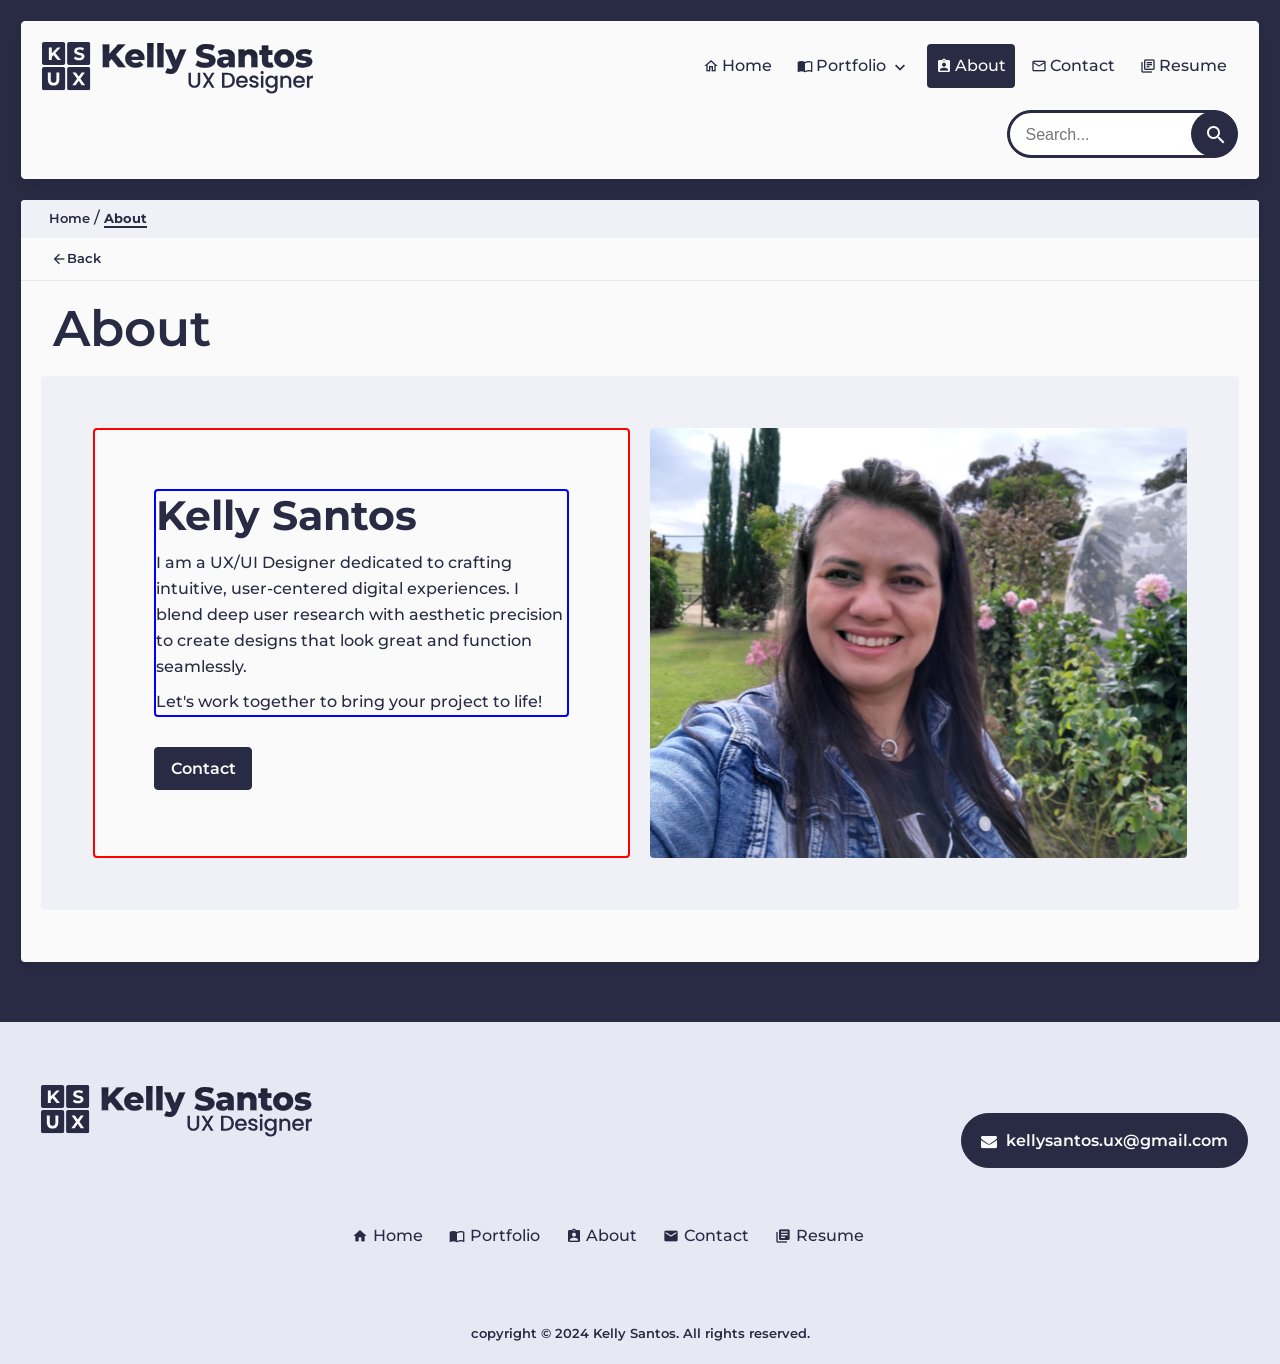
==== about.html @ fc069733 "About - bottom nav changes" ====
<!DOCTYPE html>
<html lang="en">


<head>
  <meta charset="UTF-8">
  <meta http-equiv="X-UA-Compatible" content="IE=edge">
  <meta name="viewport" content="width=device-width, initial-scale=1.0">
  <title>About</title>
  <link rel="icon" type="image/svg" href="Assets/logo/01-ksux-favicon.svg">
  <link rel="stylesheet" href="Style/rootPrimary.css">
  <link rel="stylesheet" href="Style/bodyPrimary.css">
  <link rel="stylesheet" href="Style/header.css">
  <link rel="stylesheet" href="Style/mainMenu.css">
  <link rel="stylesheet" href="Style/menu.css">
  <link rel="stylesheet" href="Style/menu2.css">
  <link rel="stylesheet" href="Style/breadcrumb.css">
  <link rel="stylesheet" href="Style/mainPrimary.css">
  <link rel="stylesheet" href="Style/search.css">
  <link rel="stylesheet" href="Style/back-button.css">
  <link rel="stylesheet" href="Style/mainSection.css">
  <link rel="stylesheet" href="Style/cta-dark.css">

  <link rel="stylesheet" href="Style/about.css">

  <link rel="stylesheet" href="Style/contactMemail.css">

  <link rel="stylesheet" href="Style/bottomNav.css">
  <link rel="stylesheet" href="Style/footerLight.css">
  <link rel="stylesheet" href="Style/bottomNav.css">

  <link rel="stylesheet" href="https://cdnjs.cloudflare.com/ajax/libs/font-awesome/4.7.0/css/font-awesome.min.css">
  <link rel="stylesheet" href="Style/footerNav.css">
  <link href="https://fonts.googleapis.com/icon?family=Material+Icons" rel="stylesheet">
      <link href="https://fonts.googleapis.com/icon?family=Material+Icons+Outlined" rel="stylesheet">

</head>

<body class="body_aboutMe">

  <!-- header_container -->
  <div class="header_container">
    <!-- Header-->
    <header>

      <!-- logo -->
      <a class="a logo" href="index.html">
        <img src="Assets/logo/00-logo-dark.svg" alt="Kelly Santos Logo.">      
      </a>

      <!-- logo -->
      <a class="a logo_light" href="index.html">
        <img src="Assets/logo/00-logo-dark.svg" alt="Kelly Santos Logo.">     
       </a>
      <!-- logo-->

      <!--rightContainer-->
      <div class="rightContainer">

        <!-- nav -->
        <nav>

          <!-- menu__main -->
          <ul class="menu__main">
            <!-- menu__toggle -->
            <li class="menu__toggle__wrap">

              <!-- menu__list-->
              <ul class="menu__list">

                <li class="menu__item">
                  <a class="menu__link" href="index.html">
                    <span class="menu__span"><i class="material-icons-outlined">home</i>
                      Home
                    </span>
                  </a>
                </li>

                <li class="menu__item --has-submenu">

                  <a class="menu__link" href="portfolio.html">
                    <span class="menu__span"> <i class="material-icons-outlined">import_contacts</i> Portfolio
                    </span>
                    <span class="menu__span-dropdown"><i class="material-icons">keyboard_arrow_down</i> </span></a>

                  <!-- submenu -->
                  <ul class="submenu">
                    <li class="submenu__item"> <a href="box-hill-art-school-app.html" class="submenu__link">Box Hill
                        Art School
                        App </a> </li>

                    <li class="submenu__item"> <a class="submenu__link" href="bee-protectors-website.html">Bee
                        Protectors
                        Website</a>
                    </li>

                    <li class="submenu__item"> <a href="cafeteria-app.html" class="submenu__link">Cafeteria App</a>
                    </li>
                  </ul>
                  <!-- submenu -->
                </li>

                <li class="menu__item">
                  <a class="menu__link --active" href="about.html">
                    <span class="menu__span"><i class="material-icons">assignment_ind</i>
                      About
                    </span>
                  </a>
                </li>

                <li class="menu__item">
                  <a class="menu__link" href="contact.html">
                    <span class="menu__span"> <i class="material-icons-outlined">email</i>
                      Contact
                    </span>
                  </a>
                </li>

                <li class="menu__item">
                  <a class="menu__link" href="resume.html">
                    <span class="menu__span"><i class="material-icons-outlined">library_books</i>
                      Resume
                    </span>
                  </a>
                </li>

              </ul>
              <!-- menu__list-->

            </li>
            <!-- menu__toggle -->

          </ul>
          <!-- menu__main -->

        </nav>
        <!-- nav -->



        <!-- Search -->

        <div class="search-wrapper">
          <form class="search-container" action="searchresults.html" method="GET" onsubmit="return validateSearch()">
            <input type="search" id="search-input" name="q" placeholder="Search..." autocomplete="off">
            <button type="submit" class="search-button">
              <i class="material-icons">search</i>
            </button>
          </form>
        </div>

        <!-- End Search -->


        <!-- menu2 -->

        <div class="menu2__container">

          <!-- menu2 2 -->
          <span class="menu2__toogle">
            <span class="menu2__span2menu">
              <span class="menu2__toogle-open">
                <i class="material-icons">menu2</i>
              </span>
              <span class="menu2__toogle-close">
                <i class="material-icons">close</i>
              </span>
            </span>
          </span>
          <!-- menu2 2 -->


          <!-- menu2__wrap -->
          <div class="menu2__wrap">

            <!-- menu2__list-->
            <ul class="menu2__list">

              <!-- menu2__item --has__submenu2 -->
              <li class="menu2__item --has__submenu2">

                <a class="menu2__link" href="index.html">
                  <span class="menu2__span">
                    <i class="material-icons-outlined">home</i> Home
                  </span>
                </a>


              </li>
              <!-- menu2__item --has__submenu2 -->


              <!-- menu2__item --has__submenu2 -->
              <li class="menu2__item --has__submenu2">

                <a class="menu2__link" href="portfolio.html">
                  <span class="menu2__span"> <i class="material-icons-outlined">import_contacts</i>Portfolio
                  </span>
                  <span class="menu2__span-dropdown"><i class="material-icons-outlined">keyboard_arrow_down</i>
                  </span></a>

                <!-- submenu2 -->
                <ul class="submenu2">

                  <li class="submenu2__item">
                    <a class="submenu2__link" href="box-hill-art-school-app.html"> Box Hill Art School App</a>
                  </li>


                  <li class="submenu2__item">
                    <a class="submenu2__link" href="bee-protectors-website.html"> Bee Protectors Website</a>
                  </li>


                  <li class="submenu2__item">
                    <a class="submenu2__link" href="cafeteria-app.html"> Cafeteria App</a>
                  </li>

                </ul>
                <!-- submenu2 -->

              </li>


              <!-- menu2__item --has__submenu2 -->
              <li class="menu2__item">

                <a class="menu2__link --has__submenu2" href="about.html">
                  <span class="menu2__span"><i class="material-icons"> assignment_ind</i> About
                  </span>
                </a>

              </li>
              <!-- menu2__item --has__submenu2 -->

              <!-- menu2__item --has__submenu2 -->
              <li class="menu2__item">

                <a class="menu2__link --has__submenu2" href="contact.html">
                  <span class="menu2__span"> <i class="material-icons-outlined">email</i> Contact
                  </span>
                </a>

              </li>
              <!-- menu2__item --has__submenu2 -->

              <!-- menu2__item --has__submenu2 -->
              <li class="menu2__item">

                <a class="menu2__link --has__submenu2" href="resume.html">
                  <span class="menu2__span"> <i class="material-icons-outlined">library_books</i> Resume
                  </span>
                </a>

              </li>
              <!-- menu2__item --has__submenu2 -->
            </ul>
            <!-- menu2__list-->

          </div>
          <!-- menu2__wrap -->



        </div>
        <!-- menu2 -->
    </header>
    <!-- header -->

  </div>
  <!-- header_container -->

  <!-- main_container -->
  <div class="main_container">

    <!--main-->
    <main>

      <!--breadcrumb-->
      <div class="container_breadcrumb --new-border_breadcrumb ">
        <ul class="breadcrumb">
          <li><a class="--sm" href="index.html">Home</a></li>
          <li> <a class="active --sm" href="about.html">About</a></li>
        </ul>
      </div>
      <!--breadcrumb-->

      <!--backButton-->
      <div class="backButton">
        <a class="--sm --neutral" href="javascript:void(0)">
          <i class="material-icons"> arrow_back</i>
          Back
        </a>
      </div>
      <!--backButton-->

      <h1>About</h1>
      <!--section-->
      <section class="aboutMe_section">
        <!-- containerAboutMe -->
        <div class="containerAboutMe">
          <!-- aboutMe -->


          <div class="aboutMe">

            <!--aboutMe2-->
            <div class="aboutMeimage2">
              <img src="Assets/aboutme/kellySantos.svg" alt="Kelly Santos Logo.">
            </div>
            <!--aboutMe2-->

            <!-- container_description -->
            <div class="container_description">

            <!-- about_description -->
            <div class="about_description">

              <h2 class="bold">Kelly Santos</h2>
              <p>I am a UX/UI Designer dedicated to crafting intuitive, user-centered digital experiences. I blend deep
                user research with aesthetic precision to create designs that look great and function seamlessly.</p>
              <p>Let's work together to bring your project to life!</p>

          </div>
          <!-- about_description -->

              <!-- ctaLink -->
              <div class="container_link-button">
                <a class="primary" href="contact.html">Contact</a>
              </div>
   <!-- ctaLink -->
             

   
   
  </div>
  <!-- container_description -->
  <!--aboutMeimage-->
  <div class="aboutMeimage">
    <img src="Assets/aboutme/kellySantos.svg" alt="Kelly Santos Logo.">
  </div>
  <!--aboutMeimage-->
        
        </div>
        <!-- aboutMe -->


        <!-- containerAboutMe -->
  </div>

  <!--sectionHeader-->
  </section>



  </main>
  <!--main-->
  </div>
  <!-- main_container -->
  <!-- bottomNav -->
  <div class="bottomNav">
    <!-- nav -->
    <nav>
      <!-- ul -->
      <ul>
        <li><a href="index.html"><i class="material-icons-outlined">home</i>Home </a></li>
        <li><a href="portfolio.html"><i class="material-icons-outlined">import_contacts</i>Portfolio</a></li>
        <li><a class="active" href="about.html"><i class="material-icons">assignment_ind</i>About</a></li>
        <li><a href="contact.html"><i class="material-icons-outlined">email</i>Contact</a></li>
        <li><a href="resume.html"> <i class="material-icons-outlined"> library_books </i> Resume</a></li>
      </ul>
      <!-- ul -->

    </nav>
    <!-- nav -->

  </div>
  <!-- bottomNav -->


  <footer class="footerLight">

    <!-- brandContact -->
    <div class="brandContact">

      <!-- logo -->
      <a class="a logo" href="index.html">
        <img src="Assets/logo/00-logo-dark.svg" alt="Kelly Santos Logo.">      </a>
      <!-- logo-->

      <!-- contact_dark_cta-->
      <div class="contactMemail">
        <a class="primary" href="mailto:kellysantos.ux@gmail.com"><i class="fa fa-envelope"></i>
          kellysantos.ux@gmail.com</a>
      </div>
      <!-- contact_dark_cta-->
    </div>
    <!-- brandContact -->

    <!-- footerNav -->
    <div class="footerNav">

      <!-- nav -->
      <nav>

        <!-- ul -->
        <ul>
          <li><a href="index.html"><i class="material-icons">home</i>Home</a></li>
          <li><a href="portfolio.html"><i class="material-icons">import_contacts</i>Portfolio</a></li>
          <li><a href="about.html"><i class="material-icons">assignment_ind</i>About</a></li>
          <li><a href="contact.html"><i class="material-icons">email</i>Contact</a></li>
          <li><a href="resume.html"> <i class="material-icons"> library_books </i> Resume</a></li>

        </ul>
        <!-- ul -->

      </nav>
      <!-- nav -->

    </div>
    <!-- footerNav -->

    <!-- Copyright Contact-->
    <small class="sm --b">copyright © 2024 Kelly Santos. All rights reserved. </small>
    <!-- Copyright Contact-->

  </footer>
  <script src="Js/toc.js"></script>
  <script src="Js/toc menu.js"></script>
  <script src="Js/back-navigation-general.js"></script>
  <script src="Js/search.js"></script>
</body>

</html>
---- Style/rootPrimary.css ----
@import url('https://fonts.googleapis.com/css2?family=Montserrat:ital,wght@0,100..900;1,100..900&display=swap');

* {
  box-sizing: border-box;
}

/**
 * ==========================================================================
 * DESIGN SYSTEM TOKENS
 * Project: Kelly Santos Portfolio
 * ==========================================================================
 */
                 
:root {

/* 1. COLORS */
/* --- Primitives (Base Palette) --- */
/* Neutrals & Grays */
--gray-50: #FAFAFA;     /*ultra-light-neutral-gray, very-light-shade-blue-magenta, very-light-shade-gray */
--gray-100: #FBF8F9;    /*very-light-shade-red */
--gray-200: #E4E5EB;    /*light-shade-blue-magenta */
--gray-300: #D2D6D1;    /*light-shade-green-cyan */
--gray-500: #636469;    /*medium-dark-shade-gray */
--gray-800: #2F303D;    /*dark-shade-gray */
--gray-900: #0E0F19;    /*dark-desaturate-blue-gray */
--white: #FFFFFF;

/* Blues */
--blue-15: #ebebef;    
--blue-25: #f4f4f6;     /*very-light-shade-blue-magenta-darken */
--blue-50: #e6e8f4;     /*light-shade-blue */
--blue-100: #efeff6;    /*very-light-shade-blue */

--blue-200: hsl(218, 29%, 95%);    /*very-light-shade-cyan-blue */
--blue-300: #C5C7D3;    /*light-shade-cyan-blue */
--blue-400: #DADCEB;    /*very-light-shade-orange */
--blue-500: #4D57B2;    /*medium-dark-shade-cyan-blue */
--blue-600: #196CA9;    /*shade-cyan-blue */
--blue-900: #282B43;    /*deep-near-black-shade-navy-blue, very-dark-shade-blue */

/* Slates */
--slate-700: #535468; /* medium dark shade of blue*/

/* Browns / Warms */
--brown-50: #F0EAE5;    /*very-light-shade-brown */
--brown-200: #E5E2E1;   /*very-light-shade-red-orange */
--brown-500: #FFB24D;   /*medium-light-shade-brown */

/* Greens */
--green-50: #E8F2EC;    /*very-light-shade-green-cyan */
--green-100: #F6F7F3;   /*light-shade-yellow-green */

/* Reds */
--red-500: #FB5061;     /*medium-light-shade-red */

/* 2. SEMANTIC TOKENS */
  /* Layout & Page Canvas Backdrops */

  /* Body background */
  --bg-body-dark: var(--blue-900);            
  --bg-body-light: var(--gray-50);            
  --bg-body-mobile: var(--blue-50);    

  /* Main background */
  --bg-main-dark: var(--blue-900);            
  --bg-main-light: var(--gray-50);            
  --bg-main-mobile: var(--blue-50);    

  /* Section background */
  --bg-section-primary-dark: var(--blue-900);            
  --bg-section-primary-light: var(--gray-50);            
  --bg-section-secondary-light: var(--blue-200); 

    /* Article background */
  --bg-article-primary-dark: var(--blue-900);            
  --bg-article-primary-light: var(--gray-50);            
  --bg-article-secondary-light: var(--blue-200); 
  
  /* div background */
  --bg-div-primary-dark: var(--blue-900);            
  --bg-div-primary-light: var(--gray-50);            
  --bg-div-secondary-light: var(--blue-200); 
  
  /* Banner background */
  --bg-banners-primary-dark: var(--blue-900);            
  --bg-banners-primary-light: var(--gray-50); 
  --bg-banners-secondary-dark: var(--blue-900);            
  --bg-banners-secondary-light: var(--blue-200);   
  --bg-banners-primary-x-light: var(--white);   
  --bg-banners-tertiary-light: var(--gray-200); 

  /* cards background */
  --bg-cards-primary-dark: var(--blue-900);            
  --bg-cards-primary-light: var(--gray-50); 
  --bg-cards-primary-x-light: var(--white); 
  --bg-cards-secondary-dark: var(--blue-900);            
  --bg-cards-secondary-light: var(--blue-200);   
 
  /* navigation */
  --bg-header: var(--gray-50); 
  --bg-bottom-navigation-light: var(--gray-50); 
  --bg-footer-light: var(--gray-50);   
  --bg-footer-medium: var(--blue-50);    
  --bg-footer-dark: var(--gray-900); 

  /*breadcrumbs */             
  --bg-navigation-primary-light: var(--gray-200);              
  --bg-navigation-secondary-light: var(--blue-200);  

  /* icons */
  --icon-dark: var(--blue-900);            
  --icon-light: var(--gray-50);           
  --icon-gray: var(--gray-500);     

  /* component*/
  --surface-component-light: var(--gray-50);           
  --surface-component-dark: var(--blue-900);          
  --component-dark: var(--blue-900);          
  --bg-component-primary-light: var(--gray-50); 
  --bg-component-primary-green: var(--gray-300); 
  --component-dark-secondary: var(--blue-600); 
  --bg-component-secondary-green: var(--gray-100); 
  --bg-component-secondary-light: var(--blue-25); 
  --bg-component-secondary-dark: var(--blue-300); 
  --bg-component-tertiary-light: var(--blue-200); 
  --bg-component-primary-brown: var(--brown-50); 
  --bg-component-secondary-brown: var(--brown-500); 
  --bg-component-tertiary-brown: var(--brown-200); 
  --bg-component-quinary-light: var(--gray-100); 

  /* Typography Hierarchy */

  /* Major editorial page headings and case study titles */
    --text-title-primary-dark: var(--gray-900); 
    --text-title-secondary-dark: var(--blue-900);             
    --text-title-light: var(--gray-50);    

    /* Core body paragraphs, list details, table content */
    --text-main-dark: var(--blue-900);            
    --text-main-light: var(--gray-50);            
    --text-main-gray: var(--gray-500);     
    --text-main-primary-dark: var(--gray-900);     
    --text-main-secondary-dark: var(--blue-900); 
        --text-main-tertiary-dark: var(--gray-800); 
    --text-highlighted-blue: var(--blue-600);/* text highlighted */
    --text-highlighted-red: var(--red-500);/* text highlighted */

    /* anchor */
    --text-anchor-dark: var(--blue-900);           
    --text-anchor-light: var(--gray-50);            
    --text-anchor-gray: var(--gray-500);           
    --anchor-highlighted-blue: var(--blue-600);/* text highlighted */

  /* text ? */  
  --text-muted: var(--gray-500);           /* Captions, metadata timelines, dates, breadcrumbs, copyrights */
  --text-link: var(--blue-600);            /* Active inline text hyperlinks or action arrows */
  --text-inverse: var(--white);            /* Content resting over dark headers or dark action buttons */


  /* Action Elements & Navigation Controls */

  /* Backgrounds Action Elements & Navigation Controls */
  --action-primary-bg-dark: var(--blue-900);    /* Solid button background (Contact CTA, Search submit button) */
  --action-primary-bg-gray: var(--gray-50);    /* Solid button background (Contact CTA, Search submit button) */
  --action-primary-bg-active: var(--blue-900);    /* Solid button background (Contact CTA, Search submit button) */
  --action-tertiary-bg-active: var(--blue-300);    /* Solid button background (Contact CTA, Search submit button) */
  --action-primary-bg-x-light: var(--white);    /* Solid button background (Contact CTA, Search submit button) */
  --action-tertiary-bg-light: var(--blue-200);    /* Solid button background (Contact CTA, Search submit button) */
--action-primary-bg-slate: var(--slate-700);    /* Solid button background (Contact CTA, Search submit button) */
  /* States Action Elements & Navigation Controls */
  --action-search-fill: var(--white);      /* Inside background fill for search pill text fields */
  --action-item-hover: var(--blue-200);    
  
  /* Soft background lists */
  --action-item-primary-dark: var(--blue-900);     
  --action-item-primary-light: var(--gray-50);     
  --action-item-primary-gray: var(--gray-500);     
  --action-item-secondary-light: var(--blue-200); 
  --action-item-quaternary-light: var(--blue-50);      

  /* Borders, Lines & Grid Framing */
  
  /* Borders body */
  --border-body-dark: var(--blue-900);            /* Body background */
  --border-body-light: var(--gray-50);            /* Body background */
  --border-body-mobile: var(--blue-50);            /* Body background small devices */
  
  /* Borders navigation */
  --border-header: var(--gray-50);              
  --border-header-mobile: var(--blue-50);            
  --border-bottom-navigation-light: var(--gray-50);              
      

  /* Section Borders, Lines & Grid Framing */
  --border-section-primary-light: var(--gray-50);  
  --border-section-secondary-light: var(--blue-200);    
  --border-section-secondary-dark: var(--blue-400);        
  --border-section-secondary-light-hover: var(--blue-200);  
  

  /* Banner Borders */
  --border-banner-primary-light: var(--gray-50);  
  --border-banner-secondary-light: var(--blue-200);   
  --border-banner-secondary-dark: var(--blue-400);        
  --border-banner-secondary-light-hover: var(--blue-200);  
  --border-banner-tertiary-light: var(--blue-200);  

  /* div Border*/
  --border-div-primary-dark: var(--blue-900);   
  --border-div-primary-light: var(--gray-50);    
  --border-div-item-light: var(--blue-300);  
--border-div-primary-brown: var(--brown-200);    

  /* Card's Border, Lines & Grid Framing */
  --border-card-secondary-light: var(--blue-200);  
    --border-card-primary-x-light: var(--white);  

  --border-light: var(--gray-100);         /* Ultra-faint separating layout lines */
  --border-card: var(--gray-200);          /* Structural container cards, sticky sidebars, panel limits */
  --border-grid: var(--blue-100);          /* Inner layout dividers inside tables and research matrices */
  --border-input: var(--gray-900);         /* High-visibility bounding outline around active text inputs */
  --border-focus: var(--blue-500);         /* Vibrant accessibility outline for focused interactive elements */
  
  /* Component's Border*/
  --border-component-item-light: var(--blue-300); 

  --border-component-primary-dark: var(--blue-900);   
  --border-component-primary-light: var(--gray-50); 
  --border-component-primary-green: var(--gray-300); 
  --border-component-primary-brown: var(--brown-50); 
  --border-component-primary-red: var(--red-500); 

  --border-component-secondary-light: var(--blue-25); 
  --border-component-secondary-dark: var(--blue-400); 
  --border-component-secondary-green: var(--gray-100); 
  --border-component-dark-secondary: var(--blue-600); 
  --border-component-secondary-brown: var(--brown-500); 

  --border-component-tertiary-brown: var(--brown-200); 
  --border-component-tertiary-light: var(--blue-200); 
  --border-component-quaternary-light: var(--blue-300); 
  --border-component-quinary-light: var(--gray-100); 

  /* Borders Action Elements & Navigation Controls */
  --border-action-primary-dark: var(--blue-900);   
  --border-action-primary-light: var(--gray-50); 
   --border-action-primary-gray: var(--gray-200); 
   --border-action-primary-gray-hover: var(--gray-200); 
   --border-action-item-light: var(--blue-300);  
   --border-action-secondary-light: var(--blue-200);
   --border-action-secondary-dark: var(--blue-400);   
  --border-action-primary-light-hover: var(--gray-50);     
  --border-action-secondary-light-hover: var(--blue-200);   
  --border-action-primary-dark-hover: var(--blue-900);   
  --border-action-tertiary-red-hover: var(--red-500);   
  --border-action-quaternary-light: var(--blue-50);  
  
  
 /* outlines*/
  --outline-action-primary-dark: var(--blue-900);    /* Outline (Contact CTA, Search submit button) */
  --outline-action-primary-dark-hover: var(--blue-900);    /* Outline (Contact CTA, Search submit button) */
  --outline-action-secondary-dark: var(--blue-600);    /* Outline (Contact CTA, Search submit button) */
  --outline-action-secondary-dark-hover: var(--blue-600);    /* Outline (Contact CTA, Search submit button) */

    /* Component's outlines*/
  --outline-component-primary-dark: var(--blue-900);   
  --outline-component-primary-light: var(--gray-50);    
  --outline-component-item-light: var(--blue-300);  
  --outline-component-secondary-dark-hover: var(--blue-400);   
 /* outlines-Offset*/
  --outline-offset-action-primary-dark: var(--blue-900);    /* Outline (Contact CTA, Search submit button) */
  --outline-offset-action-primary-dark-hover: var(--blue-900);    /* Outline (Contact CTA, Search submit button) */

   /* underline*/
  --underline-red: var(--red-500);    /* Outline (Contact CTA, Search submit button) */

  /* Accents, Infographics & System Status */
  --accent-brand: var(--blue-500);         /* Primary brand color for process phase indicators or tags */
  --accent-warm: var(--brown-500);          /* Secondary emphasis markers, sticky notes, or highlights */
  --accent-graphic: var(--red-500);        /* Structural graphic accents for vectors or key pain points */
  --status-error: var(--red-500);          /* Invalid form validation input rings or warning boxes */
  --status-success: var(--green-50);       /* Form confirmation message panel backdrops */
  
  /* 3. TYPOGRAPHY SCALES */
  /* Typography */
  --primary-font: "Montserrat", sans-serif;

  /* Scale: 1.067 minor second) */
  --minor-second-d0: 1.913rem;
  --minor-second-d1: 1.793rem; 
  --minor-second-d2: 1.680rem;
  --minor-second-d3: 1.575rem;
  --minor-second-h1: 1.476rem;
  --minor-second-h2: 1.383rem;
  --minor-second-h3: 1.296rem;
  --minor-second-h4: 1.215rem;
  --minor-second-h5: 1.138rem;
  --minor-second-h6: 1.067rem;
  --minor-second-base: 1.000rem;
  --minor-second-sm: 0.937rem;
  --minor-second-xs: 0.878rem;
  --minor-second-xxs: 0.823rem; 

    /* Scale: 1.125 major second) */
  --major-second-d0:  3.247rem;
  --major-second-d1: 2.887rem; 
  --major-second-d2: 2.566rem;
  --major-second-d3: 2.281rem;
  --major-second-h1: 2.027rem;
  --major-second-h2: 1.802rem;
  --major-second-h3: 1.602rem;
  --major-second-h4: 1.424rem;
  --major-second-h5: 1.125rem;
  --major-second-h6: 1.067rem;
  --major-second-base: 1.000rem;
  --major-second-sm: 0.889rem;
  --major-second-xs: 0.790rem;
  --major-second-xxs: 0.702rem; 

    /* Scale: 1.2  minor third) */
  --minor-third-d0: 6.192rem;
  --minor-third-d1: 5.160rem;
  --minor-third-d2: 4.300rem;
  --minor-third-d3: 3.583rem;
  --minor-third-h1: 2.986rem;
  --minor-third-h2: 2.488rem;
  --minor-third-h3: 2.074rem;
  --minor-third-h4: 1.728rem;
  --minor-third-h5: 1.440rem;
  --minor-third-h6: 1.200rem;
  --minor-third-base: 1.000rem;
  --minor-third-sm: 0.833rem;
  --minor-third-xs: 0.694rem;
  --minor-third-xxs: 0.579rem;

  /* Scale: 1.25 major third) */
  --major-third-d00: 7.740rem;
  --major-third-d0: 6.450rem;
  --major-third-d1: 5.375rem; 
  --major-third-d2: 4.479rem;
  --major-third-d3: 3.732rem;
  --major-third-h1: 3.110rem;
  --major-third-h2: 2.592rem;
  --major-third-h3: 2.160rem;
  --major-third-h4: 1.800rem;
  --major-third-h5: 1.500em;
  --major-third-h6: 1.250rem;
  --major-third-base: 1.000rem;
  --major-third-sm: 0.800rem;
  --major-third-xs: 0.640rem;
  --major-third-xxs: 0.512rem; 

  /* Desktop-Scale: 1.25 major third) */
    --font-size-d0: var(--major-third-d0);
  --font-size-d1: var(--major-third-d1);
  --font-size-d2: var(--major-third-d2);
  --font-size-d3: var(--major-third-d3);
  --font-size-h1: var(--major-third-h1);
  --font-size-h2: var(--major-third-h2);
  --font-size-h3: var(--major-third-h3);
  --font-size-h4: var(--major-third-h4);
  --font-size-h5: var(--major-third-h5);
  --font-size-h6: var(--major-third-h6);
  --font-size-base: var(--major-third-base);
  --font-size-sm: var(--major-third-sm);
  --font-size-xs: var(--major-third-xs);
  --font-size-xxs: var(--major-third-xxs); 


    /* Scale: 1.2 minor third) */
    --minor-third-d00: 7.430rem;
--minor-third-d0: 6.192rem;
  --minor-third-d1: 5.160rem;
  --minor-third-d2: 4.300rem;
  --minor-third-d3: 3.583rem; 
  --minor-third-h1: 2.986rem;
  --minor-third-h2: 2.488rem; 
  --minor-third-h3: 2.074rem; 
  --minor-third-h4: 1.728rem; 
  --minor-third-h5: 1.440rem; 
  --minor-third-h6: 1.200rem; 
  --minor-third-base: 1.000rem;
  --minor-third-sm: 0.833rem;
  --minor-third-xs: 0.694rem;
  --minor-third-xxs: 0.579rem;











    /* Print Typography */

  --print-font-size-h1: 2.5rem;
  /* 27.5pt - Main Title */
  --print-font-size-h2: 2.0rem;
  /* 22pt   - Section Head */
  --print-font-size-h3: 1.6rem;
  /* 17.5pt - Subsection */
  --print-font-size-h4: 1.3rem;
  /* 14.5pt - Minor Head */
  --print-font-size-h5: 1.1rem;
  /* 12pt   - Strong Label */
  --print-font-size-h6: 1.0rem;
  /* 11pt   - Bold Detail */
  --print-font-size-base: 1.0rem;
  /* 11pt   - Body Text */
  --print-font-size-sm: 0.85rem;
  /* 9.5pt  - Captions/Tables */
  --print-font-size-xs: 0.75rem;
  /* 8pt    - Fine Print */
  --print-font-size-xxs: 0.65rem;
  /* 7pt    - Minimum Legible */
/* 4. LAYOUT & EFFECTS */
  --font-weight-light: 400;
  --font-weight-base: 500;
  --font-weight-medium: 600;
  --font-weight-bold: 700;
  --font-weight-black: 900;


  --spacing-base: 1.2rem;
  --spacing-lg: 2.5rem;
  --spacing-xl: 3.5rem;
  --spacing-xxl: 4.5rem;
  --spacing-sm: 0.6rem;
  --spacing-xs: 0.300rem;
  --spacing-xxs: 0.150rem;

  /* Padding % */
    --padding-xxl: 6.88%;
  --padding-xl: 4.25%;
  --padding-lg: 2.62%;
  --padding-medium: 3.24%;
  --padding-base: 1.62%;
  --padding-s: 1%;
  --padding-sm: 0.81%;
  --padding-xs: 0.62%;
  --padding-xxs: 0.38%;

  /* Margin % */
  --margin-xxl: 6.88%;
  --margin-xl:4.25%;   
  --margin-lg: 2.62%;
  --margin-medium: 3.24%;
  --margin-base: 1.62%;
  --margin-sm: 1%;
  --margin-xs: 0.81%;
  --margin-xxs: 0.62%;
  --margin-xxxs: 0.38%;

  /* --border radius */
  --border-radius-base: 1rem;
  --border-radius-lg: 2rem;
  --border-radius-sm: 0.5rem;
  --border-radius-xs: 0.250rem;
  --border-radius-xxs: 0.125rem;

  --transition-duration: 0.3s;

  --box-shadow: 0 4px 6px rgba(0, 0, 0, 0.1);
  --box-shadow-hover: 0 6px 12px rgba(0, 0, 0, 0.2);
  --box-shadow-inset: inset 0px 1px 4px 0px rgba(0, 0, 0, 0.1);
  --box-shadow-g: 0 0 1px rgba(0, 0, 0, .08), 0 4px 12px rgba(0, 0, 0, .2);
  --box-shadow-cs: 0 10px 15px -3px rgba(0, 0, 0, 0.1);
  --box-shadow-toc: 0 4px 6px rgba(0, 0, 0, 0.05);










}

@media only screen and (max-width: 1048px) {
 
  :root {
  /* RESPONSIVE OVERRIDES */
  --font-size-d0: var(--minor-third-d0);
  --font-size-d1: var(--minor-third-d1);
  --font-size-d2: var(--minor-third-d2);
  --font-size-d3: var(--minor-third-d3);
  --font-size-h1: var(--minor-third-h1);
  --font-size-h2: var(--minor-third-h2);
  --font-size-h3: var(--minor-third-h3);
  --font-size-h4: var(--minor-third-h4);
  --font-size-h5: var(--minor-third-h5);
  --font-size-h6: var(--minor-third-h6);
  --font-size-base: var(--minor-third-base);
  --font-size-sm: var(--minor-third-sm);
  --font-size-xs: var(--minor-third-xs);
  --font-size-xxs: var(--minor-third-xxs); 
}
}

@media only screen and (max-width: 768px) {
 
  :root {
  /* RESPONSIVE OVERRIDES */
  --font-size-d0: var(--minor-third-d0);
  --font-size-d1: var(--minor-third-d1);
  --font-size-d2: var(--minor-third-d2);
  --font-size-d3: var(--minor-third-d3);
  --font-size-h1: var(--minor-third-d1);
  --font-size-h2: var(--minor-third-h2);
  --font-size-h3: var(--minor-third-h3);
  --font-size-h4: var(--minor-third-h4);
  --font-size-h5: var(--minor-third-h5);
  --font-size-h6: var(--minor-third-h6);
  --font-size-base: var(--minor-third-base);
  --font-size-sm: var(--minor-third-sm);
  --font-size-xs: var(--minor-third-xs);
  --font-size-xxs: var(--minor-third-xxs); 



    

}
}

@media only screen and (max-width: 380px) {
 
  :root {
  /* RESPONSIVE OVERRIDES */
  --font-size-d0: var(--major-second-d0);
  --font-size-d1: var(--major-second-d1);
  --font-size-d2: var(--major-second-d2);
  --font-size-d3: var(--major-second-d3);
  --font-size-h1: var(--major-second-h1);
  --font-size-h2: var(--major-second-h2);
  --font-size-h3: var(--major-second-h3);
  --font-size-h4: var(--major-second-h4);
  --font-size-h5: var(--major-second-h5);
  --font-size-h6: var(--major-second-h6);
  --font-size-base: var(--major-second-base);
  --font-size-sm: var(--major-second-sm);
  --font-size-xs: var(--major-second-xs);
  --font-size-xxs: var(--major-second-xxs); 
}
}
---- Style/bodyPrimary.css ----
html {
    scroll-behavior: smooth;
}

body,
.body_homepage,
.body_portfolio,
.body_contactMe,
.body_resume,
.body_aboutMe,
.searchresults {
    display: flex;
    width: 100%;
    min-height: 1dvh;
    margin: 0;
    background-color: var(--bg-body-dark);
    align-items: center;
    justify-content: center;
    flex-direction: column;
    font-family: var(--primary-font);
}


.body_portfolio h1,
.body_contactMe h1,
.body_resume h1,
.body_aboutMe h1 {
    margin-top: var(--padding-base);
}

.--neutral {
    color: var(--text-color-neutral);
}


.--link {
    color: var(--link-color);
    text-decoration: underline;
    text-underline-offset: 0.1em;
    text-decoration-thickness: 1px;
    font-size: var(--font-size-base);
    color: var(--text-highlighted-blue);
}

.--link:hover {
    text-decoration: underline;

}

h1,
h2,
h3,
h4,
h5,
h6
figcaption {
    scroll-margin-top: var(--spacing-base);
}

.d0 {
    font-size: var(--font-size-d0);
    font-weight: 900;
    line-height: 1.1;
    letter-spacing: -0.16px;
}

.d1 {
    font-size: var(--font-size-d1);
    font-weight: 800;
    line-height: 1.1
}

.d2 {
    font-size: var(--font-size-d2);
    color: var(--text-title-secondary-dark);
    font-weight: 800;
    line-height: 1.1;
    letter-spacing: -0.16px;
}

h1 {
    font-size: var(--font-size-h1);
    color: var(--text-title-secondary-dark);
    font-family: var(--primary-font);
    font-weight: var(--font-weight-base);
    margin: 0;
    font-weight: var(--font-weight-medium);
    letter-spacing: -0.1rem;
    padding-bottom: var(--padding-base);
    line-height: 1.1;
    letter-spacing: -0.16px;
}



h2 {
    font-size: var(--font-size-h2);
    color: var(--text-title-secondary-dark);
    font-family: var(--primary-font);
    font-weight: var(--font-weight-base);
    margin: 0;
    line-height: 1.2;
}

h3 {
    font-size: var(--font-size-h3);
    color: var(--text-title-secondary-dark);
    font-family: var(--primary-font);
    font-weight: var(--font-weight-base);
    margin: 0;
        line-height: 1.3;
}

h4 {
    font-size: var(--font-size-h4);
    color: var(--text-title-secondary-dark);
    font-family: var(--primary-font);
    font-weight: var(--font-weight-base);
    margin: 0;
            line-height: 1.3;
}

h5 {
    font-size: var(--font-size-h5);
    color: var(--text-title-secondary-dark);
    font-family: var(--primary-font);
    font-weight: var(--font-weight-base);
    margin: 0;
                line-height: 1.4;
}

h6 {
    font-size: var(--font-size-h6);
    color: var(--text-title-secondary-dark);
    font-family: var(--primary-font);
    font-weight: var(--font-weight-base);
    margin: 0;
                    line-height: 1.5;
}



p,
.--base,
.base {
    font-size: var(--font-size-base);
    color: var(--text-main-secondary-dark);
    font-family: var(--primary-font);
    font-weight: var(--font-weight-base);
    margin: 0;
   line-height: 1.618;
}

.--sm,
.sm {
    font-size: var(--font-size-sm);
    color: var(--text-main-secondary-dark);
    font-family: var(--primary-font);
    font-weight: var(--font-weight-base);
    line-height: 1.618;
    margin: 0;
}



figcaption {
    display: flex;
    width: 100%;
    font-size: var(--font-size-h5);
    color: var(--text-title-secondary-dark);
    font-family: var(--primary-font);
    font-weight: var(--font-weight-medium);
    margin: 0;
    line-height: 1.4;
}


li,

span {
    font-size: var(--font-size-base);
    color: var(--text-main-secondary-dark);
    font-family: var(--primary-font);
    font-weight: var(--font-weight-base);
line-height: 1.618;
    margin: 0;
}


table {
    font-size: var(--font-size-base);
    color: var(--text-main-secondary-dark);
    font-family: var(--primary-font);
    font-weight: var(--font-weight-base);
    line-height: 1.618;
    margin: 0;
}




a.toc-submenu__link,
dt,
dd,
a.menu2__link {
    font-size: var(--font-size-sm);
    color: var(--text-main-secondary-dark);
    font-family: var(--primary-font);
    font-weight: var(--font-weight-base);
    line-height: 1.618;
    margin: 0;
}

.--xs {
    font-size: var(--font-size-xs);
    color: var(--text-main-secondary-dark);
    font-family: var(--primary-font);
    font-weight: var(--font-weight-light);
    line-height: 1.5;
    margin: 0;
}

a {
    font-size: var(--font-size-base);
    color: var(--text-main-secondary-dark);
    font-family: var(--primary-font);
    text-decoration: none;
    line-height: 1.618;
    margin: 0;
}


.--s1, .s1 {
    font-size: var(--font-size-h1);
    color: var(--text-title-secondary-dark);
    font-family: var(--primary-font);
    font-weight: var(--font-weight-base);
    margin: 0;
    line-height: 1.1;
    font-weight: var(--font-weight-medium);
}
.--s2, .s2 {
    font-size: var(--font-size-h2);
    color: var(--text-title-secondary-dark);
    font-family: var(--primary-font);
    margin: 0;
    line-height: 1.2;
}

.--s3, .s3 {
    font-size: var(--font-size-h3);
    color: var(--text-title-secondary-dark);
    font-family: var(--primary-font);
    margin: 0;
    line-height: 1.3;
}

.--s4,
.s4 {
    font-size: var(--font-size-h4);
    color: var(--text-title-secondary-dark);
    font-family: var(--primary-font);
    margin: 0;
    line-height: 1.3;
}

.--s5,
.s5 {
    font-size: var(--font-size-h5);
    color: var(--text-title-secondary-dark);
    font-family: var(--primary-font);
    margin: 0;
    line-height: 1.4;
}

.--s6,
.s6 {
    font-size: var(--font-size-h6);
    color: var(--text-title-secondary-dark);
    font-family: var(--primary-font);
    margin: 0;
               line-height: 1.5;

}


b,
.--b,
.b {
    font-weight: var(--font-weight-medium);
}

strong, .--strong {
    font-weight: var(--font-weight-medium);
}

.bold,
.--bold {
    font-weight: var(--font-weight-bold);
}

.black,
.--black {
    font-weight: var(--font-weight-black);
}

   @media only screen and (max-width: 768px) {
body,
.body_homepage,
.body_portfolio,
.body_contactMe,
.body_resume,
.body_aboutMe,
.searchresults {
        min-height: 1dvh;
        background-color: var(--bg-body-light);
}
   }


@media print {
    h1 {
        font-size: var(--print-font-size-h1);

    }

    h2 {
        font-size: var(--print-font-size-h2);
    }

    h3 {
        font-size: var(--print-font-size-h3);
    }

    h4 {
        font-size: var(--print-font-size-h4);
    }

    h5 {
        font-size: var(--print-font-size-h5);

    }

    h6 {
        font-size: var(--print-font-size-h6);
    }

    .--s1 {
        font-size: var(--print-font-size-h1);
    }

    .--s3 {
        font-size: var(--print-font-size-h3);
    }

    .--s4,
    .s4 {
        font-size: var(--print-font-size-h4);
    }

    .--s5,
    .s5 {
        font-size: var(--print-font-size-h5);
    }

    .--s6,
    .s6 {
        font-size: var(--print-font-size-h6);
    }


    p,
    .--base,
    .base,
    li,
    span {
        font-size: var(--print-font-size-base);
        line-height: 1.3;
        /* Better for Montserrat on paper */
    }

    table {
        font-size: var(--print-font-size-sm);
    }

    .--sm,
    .sm {
        font-size: var(--print-font-size-sm);
    }

    .--xs {
        font-size: var(--print-font-size-xs);
    }



    figcaption {
        font-size: var(--print-font-size-h4);
    }
}
---- Style/header.css ----
.header_container {
  display: flex;
  max-width: 1253.11px;
  width: 96.76%;
  height: fit-content;
  flex-direction: row;
  align-items: center;
  justify-content: center;
  background-color: var( --bg-header);
  border: 1.6px solid var(--border-header);
  border-radius: var(--border-radius-xs);
  box-shadow: var(--box-shadow-cs);
  margin-top: var(--padding-base);
  padding: var(--padding-sm) 0;
  z-index: 1000;  
    padding:var(--padding-base) ;
}


header {
  display: flex;
  width: 100%;
  height: fit-content;
  flex-direction: row;
  align-items: center;
  justify-content: space-between;
  background-color: transparent;

}


header>.logo-no-margin {
  display: flex;
  width: fit-content;
  align-items: center;
  justify-content: left;
  margin-bottom: auto;
}

header>.logo {
  display: flex;
  width: fit-content;
  align-items: center;
  justify-content: left;
  margin-bottom: auto;
}

.logo img {
  height: 100%;
  height: 52px;
  object-fit: cover;
}
  a.logo {
    width: 100%;
    height:fit-content;

  }


header>.logo_light {
  display: none;
}

@media only screen and (max-width: 1200px) {
  .logo {
    object-fit: cover;
  }

}

@media only screen and (max-width: 1048px) {
  header {
    align-items: center;
    flex-direction: column;
    gap: var(--spacing-lg);
  }

.logo img {
    height: 52px;
  }

}

@media only screen and (max-width: 768px) {

  .header_container {
    width: 100%;
    box-shadow: none;
    position: fixed;
    top: 0px;
    margin-top: 0;
    background-color: var(--bg-body-mobile);
    border-color: var(--border-header-mobile);
    padding: 0;
    border-radius: 0;
  }

  header>a {
    display: none;
  }

  header {
    flex-direction: column;
    justify-items: center;
    width: 100%;
    align-items: flex-start;
    gap: 0;
    /*padding:3.49%;*/
    /* padding: var(--padding-medium); */
    padding:1.684rem var(--padding-xl); 
    gap: var(--spacing-base);
        border-radius: 0;
  }

  a.logo {
 
 height: 52px;  
  
  }

    .logo img {

  height: 56px;  
  
}

  /*
  header a.logo {
    display: none
   
  }

 header>.logo_light {
  display: flex;
  width: fit-content;
  justify-content: left;
}

.logo_light img {
  max-height: 32px;
  object-fit: cover;

}
*/
  div.container_breadcrumb {
    display: none;
  }



}

@media print {

  .header_container {
    box-shadow: none;
    border: 0px;
    margin-bottom: var(--spacing-base);
  }

  header {
    border: 0;
    box-shadow: none;
    padding: 0;
    /* Removes internal padding for edge-to-edge look */


  }
}
---- Style/mainMenu.css ----
.menu__main {
  display: flex;
  width: fit-content;
  height: fit-content;
  align-items: center;
  justify-content: center;
      z-index: 10000;
}


.menu__main ul {
  margin-block-start: 0;
  margin-block-end: 0;
  padding-inline-start: 0;
}

li.menu__toggle__wrap {
  display: flex;
  width: fit-content;
  height: fit-content;
  align-items: center;
  flex-direction: row;
  justify-content: center;
  align-items: center;
  text-align: center;
  font-weight: var(--font-weight-base);
  gap: 0px;
  white-space: nowrap;
  
}

li.menu__toggle__wrap a.menu__toogle__link {
  display: none;
}

ul.menu__list {
  display: flex;
  width: fit-content;
  height: fit-content;
  flex-direction: row;
  justify-content: space-between;
  align-items: center;
  border-radius: var(--border-radius-xs);
  background-color: transparent;
  border: 1.6px solid transparent;
  gap: var(--spacing-xs);

}

li.menu__item {
  display: flex;
  width: fit-content;
  height: fit-content;
  flex-direction: column;
  justify-content: center;
  align-items: center;
  gap: 0;
  border-radius: var(--border-radius-xs);
  border: 1.6px solid transparent;
  


}
.menu__span>i{
    display: block;
    width: fit-content;
    height: fit-content;
    color: var(--icon-dark);
    text-align: center;
    text-decoration: none;
    font-size: var(--font-size-base);
    font-weight: var(--font-weight-base);
}

a.menu__link {
  display: flex;
  width: fit-content;
  height: fit-content;
  flex-direction: row;
  justify-content: center;
  align-items: center;
color: var(--text-anchor-dark);
  text-align: center;
  text-decoration: none;
  font-weight: var(--font-weight-base);
  gap: 3px;
  padding: 8px;

  border: 1.6px solid transparent;
  border-radius: var(--border-radius-xs);
  white-space: nowrap;
  overflow: hidden;
   
}

.--active {
  background-color: var(--action-primary-bg-dark);
    border: 1.6px solid var(--border-action-primary-dark);
  padding-right: 12px;  
}


.--active i {
  color: var(--icon-light);
  font-size: var(--font-size-base);
}

.--has-submenu {
  width: fit-content;
  height: auto;
  justify-content: center;
  align-items: center;
  position: relative;
  padding: 0;
    z-index: 10000;
 
}

span.menu__span {
  display: flex;
  width: 100%;
  align-items: center;
  justify-content: left;
  font-weight: var(--font-weight-base);
  gap: 3px;

}

a.menu__link.--active .menu__span {
  color: var(--icon-light);

}

span.menu__span-dropdown {
    display: flex;
    width: fit-content;
    height: fit-content;
    align-items: center;
    justify-content: center;
    gap: var(--spacing-sm);
    margin-top: var(--padding-lg);
    cursor: pointer;
    border-radius: var(--border-radius-xs);
    border: 1px solid transparent;
}

span.menu__span-dropdown i {
align-self: center;
display: block;
    width: fit-content;
    height: fit-content;

    text-align: center;
    text-decoration: none;
font-size: var(--font-size-h6);
    font-weight: var(--font-weight-base);
}

ul.submenu {
  display: none;
  width: fit-content;
  height: fit-content;
  flex-direction: column;
  align-items: center;
  justify-content: center;
  box-shadow: var(--box-shadow-hover);
  gap: var(--spacing-xxs);
  border-radius: var(--border-radius-xs);
  border: 1.6px solid var(--border-action-primary-light-hover);
  position: absolute;
  top: 44.26px;
  left:0;
  padding: var(--spacing-xs);
}

li.submenu__item {
  display: flex;
  width: 100%;
  height: fit-content;
  justify-content: space-between;
  border-radius: var(--border-radius-xs);
}

a.submenu__link {
  display: flex;
  width: 100%;
  align-items: center;
  justify-content: space-between;
  text-decoration: none;
  font-weight: var(--font-weight-base);
  text-wrap: nowrap;
 color: var(--text-anchor-dark);
  overflow: hidden;
  font-weight: var(--font-weight-base);
  border: 1.6px solid transparent;
  border-radius: var(--border-radius-xs);
  padding: 12px var(--spacing-base);
}

  a.submenu__link.--active {
  background-color: var(--action-item-primary-dark);

}

.--has-submenu:hover .submenu {
  display: flex;
   color: var(--text-anchor-dark);
   background-color: var(--action-item-primary-light);
    border: 1.6px solid var( --border-component-secondary-dark)

}

.--has-submenu:hover a.menu__link {
    
      color: var(--text-anchor-dark);


   }

li.menu__item:hover a.menu__link.--active:hover {
background-color: var(--action-primary-bg-dark);
    }

li.menu__item:hover a.menu__link:hover {
     border: 1.6px solid var(--border-action-primary-dark);
      color: var(--text-anchor-dark);
            background-color: var(--action-item-hover);
           border: 1.6px solid var(--border-action-primary-dark);
     }

a.submenu__link:hover {
     border: 1.6px solid var(--border-action-primary-dark); 
      color: var(--text-anchor-dark); 
            background-color: var(--action-item-hover);   
            
}

 a.menu__link.--active .menu__span {
  color: var(--icon-light);

}

@media only screen and (max-width: 1048px) {

  li.menu__toggle__wrap {
    position: relative;
  }

  li.menu__toggle__wrap a.menu__toogle__link {
    display: flex;
    border: 1.6px solid var(--border-action-primary);
 
  }


  ul.menu__list {
    display: none;
    flex-direction: column;
    min-width: 260px;
    height: fit-content;
    position: absolute;
    top: 35px;
    left: 0px;
    background: var(--action-item-hover);
    border: 1.6px solid var( --border-action-item-light);
    box-shadow: var(--box-shadow-hover);
    padding: var(--spacing-xs);
    

  }

  li.menu__toggle__wrap:hover ul.menu__list {
    display: flex;
  }

  ul.menu__list>li.menu__item {
    width: 100%;
    margin-inline: var(--spacing-sm);

  }

  a.menu__link:hover {
    border: 1.6px solid var(--border-action-primary-dark);
     color: var(--text-anchor-dark);
    
  }

  a.menu__link {
    width: 100%;
    padding: 14px 16px;
    justify-content: space-between;
    z-index: 10000;

  }

  ul.submenu {
    width: 100%;
    position: static;
    padding: 0;
    border-radius: 0 0 var(--spacing-xs) var(--spacing-xs);
    box-shadow: none;
    margin-top: 13px;
  }

  a.submenu__link {
     padding: 14px 0;
    padding-left: 42.2px;
    justify-content: left;
  }

  li.menu__item:hover ul.submenu {
    max-height: 40rem;
    /* Use a value large enough to show all links */
    overflow: hidden;
    border-color: transparent;
    margin-top: -02px;
    padding-top: var(--spacing-xs);
     color: var(--text-anchor-dark);
  }

  li.menu__item.--has-submenu:hover {
    border-color: transparent;
    background-color: var(--action-item-hover);
     color: var(--text-anchor-dark);


  }

  .--has-submenu:hover,
  li.menu__item:hover {
    border: 1.6px solid transparent;
    border-radius: var(--border-radius-xs);
     color: var(--text-anchor-dark);

  }

}
---- Style/menu.css ----
.rightContainer {
  display: flex;
  width: 100%;
  justify-content: right;
  align-items: center;
  gap: var(--spacing-lg);
  /* Make the rightContainer a positioning context for absolutely positioned children */
  position: relative;
}



 i .material-icons{
    font-size: var(--font-size-sm);
}

.--w-fit {
  width: fit-content;
}

 .rightContainer > nav {
  display: flex;
  width: 100%;
  height: auto;
  flex-direction: row;
  align-items: center;
  justify-content: center;

}

.--no-margin {
 margin-bottom: 0;}


 .rightContainer-w-fit > nav {
  display: flex;
  width: 100%;
  height:fit-content;
  flex-direction: row;
  align-items: center;
  justify-content: center;

}


.rightContainer > nav > ul {
  list-style-type: none;
  margin: 0;
  padding: 0;
  display: flex;
  width: fit-content;
  height: fit-content;
  flex-direction: row;
  justify-content: space-between;
  align-items: center;
  gap: var(--spacing-xs);
  border-radius: var(--border-radius-xs);

}

.rightContainer > nav > ul > li {
  display: flex;
  margin: 0;
  width: fit-content;
  height: fit-content;
  justify-content: center;
  align-items: center;
  border-radius: var(--border-radius-xs);

}

/* Corrected a tag selector */
.rightContainer > nav > ul > li > a {
  display: flex;
  width: 100%;
  height: fit-content;
  flex-direction: row;
  justify-content: center;
  align-items: center;
  color: var(--text-anchor-dark);
  text-align: center;
  text-decoration: none;
  font-size: var(--font-size-base);
  font-weight: var(--font-weight-base);
  padding: var(--spacing-sm);
  border-radius: var(--border-radius-xs);
  border: 1.6px solid transparent;
  gap: var(--spacing-sm);
  white-space: nowrap; /* Corrected text-wrap to white-space */

}

/* Corrected a tag selector */
.rightContainer > nav > ul.containerMainmenu  > li.containerMainmenuItem > a .menu{
  display: none;

}

.rightContainer > nav > ul > li > a > i {
  display: block;
  width: fit-content;
  height: fit-content;
  color: var(--icon-dark);
  text-align: center;
  text-decoration: none;
  font-size: var(--font-size-xs);
  font-weight: var(--font-weight-base);
}

/* Corrected hover state selector */
.rightContainer > nav > ul > li > a:hover {
  color: var(--text-anchor-dark);
  border: 1.6px solid var(--border-action-primary-dark);

}

/* Corrected active class selector (the class is on the a tag itself) */
.rightContainer > nav > ul > li > a.active {
  background-color: var(--action-primary-bg-active);
  color: var(--text-anchor-light);
}

.rightContainer > nav > ul > li > a.active > i {
  color: var(--icon-light);
   font-size: var(--font-size-sm);
}

.rightContainer > nav > ul > li > a.active > i .material-icons {
 
   font-size: var(--font-size-sm);
}

@media only screen and (max-width: 1280px) {
 .rightContainer {    
    width: fit-content;
    justify-content: right;
    flex-direction: column;
    gap: var(--spacing-base);
 


  }
}

@media only screen and (max-width: 1048px) {
.rightContainer {
    min-height: 40.67px;
    height: 100%;
            width: 100%;
    flex-direction: row-reverse;
    align-items: center;

  }

.rightContainer > nav {
display: none;
}


.rightContainer > nav > ul > li > a {
    display: none;
  }
}

@media only screen and (max-width: 768px) {

  .rightContainer > nav {
    display: none;
  }
}

@media print {
.rightContainer {
    display: none !important;
  }
}
---- Style/menu2.css ----
.menu2__container {
  display: none;
}

.menu2__toogle {
  display: block;
  width: fit-content;
 height: fit-content;
  align-items: center;
  justify-content: center;
  cursor: pointer;
  gap: auto;
  background-color: transparent;

}



.menu2__span2menu {
  display: flex;
  width:100%;
  height: fit-content;
  min-height: 32px;
  align-items: center;
  justify-content: right;
  gap: var(--spacing-sm);
}


.menu2__span2menu p {
  display: flex;
  width: 100%;
  height: fit-content;
  justify-content: center;
  align-items: center;
  text-wrap: nowrap;
  color: var(--text-main-dark);
  font-weight: var(--font-weight-medium);
}

.menu2__toogle-close {
  display: none;
}

.menu2__toogle-open {
  display: flex;
}

.menu2__toogle-open .material-icons i {
  display: block;
  width: 33.33px;
  height: 33.33px;
  font-size:28px;
  color:  var(--icon-dark);
  background-color: var(--action-item-primary-light);
}


ul.menu2__list {
  display: flex;
  max-width:220px;
  width: 96.76%;
  max-height: 390.83px;
  min-height: fit-content;
  flex-direction: column;
  overflow-y: auto;
  padding-inline-start: 0;
  margin-block-start: 0;
  margin-block-end: 0;
  align-items: center;


}

li.menu2__item {
  display: flex;
  max-width:220px;
  width: 98.38%;
  height: fit-content;
  flex-direction: column;
  justify-content: space-between;
  gap: 0;
  border-top: 1px solid var(--very-light-shade-orange);

}

a.menu2__link {
  display: flex;
  width: 100%;
  height: fit-content;
  flex-direction: row;
  justify-content: space-between;
  align-items: center;

  text-align: center;
  text-decoration: none;
  font-weight: var(--font-weight-base);
  white-space: nowrap;
  overflow: hidden;
  cursor: pointer;
  margin: var(--margin-xxs) 0;
  padding: 0  var(--padding-base);
  border: 1.6px solid transparent;
  border-radius: var(--border-radius-xs);
 
}


a.menu2__link:hover {
 border-color:var(--border-action-primary-dark);
        background-color:var(--action-item-hover);


}


/* Style applied to a parent/main menu link when a child submenu2 item is active */
a.menu2__link.--menu-parent-active {
  /* Use a differentiated visual state for parent link */
  background-color: var(  --action-primary-bg-active);
  border-color: var(--border-action-primary-dark);


}

a.menu2__link.--menu-parent-active .menu2__span {
  color: var(--text-anchor-light);

}


a.menu2__link.--menu-parent-active i.--has__submenu2 {
  color: var(--text-anchor-light);

}

a.menu2__link.--menu-parent-active:hover {
  background-color: var(  --action-primary-bg-dark);
  border-color: var(--border-action-primary-dark);
  color: var(--text-anchor-dark);
 
}
a.menu2__link.--menu-active .menu2__span {
  color: var(--text-anchor-light);
}

.--has__submenu2 {
  width: 100%;
  max-height: 188px;
  height: 100%;
  justify-content: center;
  align-items: center;
  position: relative;

}

span.menu2__span {
  display: flex;
  width: 100%;
  height: fit-content;
  align-items: center;
  justify-content: left;
  gap: var(--spacing-sm);
  font-weight: var(--font-weight-medium);
  padding: 10px 0;
}

span.menu2__span i{
font-size: var(--font-weight-base);
}

a.menu2__link.--menu-active .menu2__span {
  color: var(--text-anchor-light);

}

span.menu2__span-dropdown {
  display: flex;
  width: fit-content;
  height: fit-content;
  align-items: center;
  justify-content: center;
  gap: var(--spacing-sm);
  padding: var(--padding-s);
  cursor: pointer;
  border-radius: var(--border-radius-xs);
  border: 1.6px solid transparent;
}

span.menu2__span-dropdown:hover {
    color: var(--text-anchor-dark);
      background-color: rgba(0, 0, 0, 0.2);

}






span.menu2__span .--menu i {
  display: none;

}




.--menu {
  font-weight: var(--font-weight-medium);
  padding: var(--spacing-xxs) var(--spacing-base);
  padding-bottom: 8px;
  color: var(--text-anchor-dark);
  border: 1.6px solid transparent;
  margin-bottom: -6px;
}

span.menu2__span.--menu {
  padding: var(--spacing-base) 0;
  font-weight: var(--font-weight-medium);
}


span.menu2__span-dropdown i {
  transition: transform 0.3s ease;
  /* From source 44 */
  transform: rotate(0deg);
  /* Explicitly set initial rotation */
    font-size: var(--font-size-h6);
}



/* Show the submenu2 when the OPEN_CLASS is present */
.submenu2.--submenu2-open {
  display: flex;
  max-height: 1000px;
  transition: max-height 0.3s ease-in-out;
}

/* Optional: Style the dropdown icon (span-dropdown) */
.menu2__span-dropdown {
  cursor: pointer;
  /* Add styling for the collapsed state, e.g., a right-pointing arrow */
}

.menu2__span-dropdown.--submenu2-open {
  /* Add styling for the expanded state, e.g., rotate the arrow icon */
  transform: rotate(180deg);
  color:var(--text-main-light);
}
.menu2__span-dropdown.--submenu2-open:hover{
 background-color: rgba(255, 255, 255, 0.2);
   color:var(--text-main-light);
}

ul.submenu2 {
  display: none;
  width: 100%;
  height: auto;
  flex-direction: column;
  align-items: center;
  justify-content: center;
  gap: var(--spacing-xxs);
  padding-inline-start: 0;
    padding:var(--padding-xs);
  margin:var(--padding-base) 0 ;
    background-color:var(--action-item-secondary-light);
  border: 1.6px solid transparent;
border-radius: var(--border-radius-xs);

}

li.submenu2__item {
  display: flex;
  width: 100%;
  height: auto;
  justify-content: center;
border-radius: var(--border-radius-xs);

}

a.submenu2__link {
  display: flex;
  width: 100%;
  align-items: center;
  justify-content: left;
  text-decoration: none;
  text-wrap: nowrap;
  color: var( --text-anchor-dark);
  overflow: hidden;
border-radius: var(--border-radius-xs);
  font-weight: var(--font-weight-base);
  border: 1.6px solid transparent;
  padding: var(--padding-xl);
  padding-left: 8.5%;
  margin: var(--margin-xxxs);
background-color:transparent;
  cursor: pointer;
  transition: var(--transition-duration);
}





a.submenu2__link:hover {
    color: var( --text-anchor-dark);
    border-color:var(--border-action-primary-dark);
    background-color: var( --action-item-hover);

}

.--has__submenu2 a.submenu2__link.--menu-parent-active {
    max-width: 220px;
    width: 98.38%;
        border-color:var(--border-action-primary-dark);

}

.--has__submenu2 a.submenu2__link.--menu-parent-active:hover {
  border-color: var(--border-action-primary-dark);
   
}
.--has__submenu2 a.submenu2__link.--menu-active:hover {
  border-color: var(--border-action-primary-dark);
     background-color: var(--action-item-hover);
   
}




a.menu2__link.--menu-active .menu2__span {
  color: var( --text-anchor-dark);
}



.--has__submenu2:hover a.menu2__link:hover {
    color: var( --text-anchor-dark);
    background-color: var(--action-item-hover);

}
.--has__submenu2:hover a.menu2__link.--menu-parent-active:hover {
  color: var( --text-anchor-dark);
background-color: var(--action-primary-bg-dark);

}


.--has__submenu2 a.menu2__link li.submenu2__item .--menu-active:hover {
  border-color: var(--action-item-hover);

  
}



/* ----------------------------------------------------------------------
   Mobile Table of Contents Styles (max-width: 1024px)
---------------------------------------------------------------------- */
@media only screen and (max-width: 1048px) {


  /* 1. Base Container (The fixed button/title) */
  .menu2__container {
    display: flex;
    position: absolute;
    left: 0;
    top: 3.4px;
    z-index: 9999;
    overflow: hidden;
      background-color: var(--action-item-primary-light);
  border: 1px solid transparent;
    border-radius: var(--border-radius-xxs);
  }

  /* 1. APPLY WIDER WIDTH AND BORDERS TO THE MAIN CONTAINER WHEN OPEN */
  .menu2__container.menu-open {
    /* Apply the requested dimensions and visual style to the container itself */
    align-items: flex-start;
    max-width: 218.44px;
    /*239.78px Added to ensure it respects the requested width */
    min-height: 265px;
      width: 100%;
    justify-content: center;
    border: 1.6px solid transparent;
    border-radius: var(--border-radius-xs);
  }

  .menu2__span2menu p {
    justify-content: left;

  }

  /* Ensure the main toggle span (with the title) is styled as the button */
  .menu2__toogle {

    border-radius: var(--border-radius-xs);

  }

  /* NEW RULE: Remove border/radius from the toggle span when the menu is open. */
  .menu2__container.menu-open .menu2__toogle {display: flex;
    width: 216px;
    border: none;
    border-radius: 0;
    /* Use '0' instead of 'none' for border-radius */
    justify-content: right;
    background-color: var(--action-primary-bg-dark);
  border-color: var(--border-action-primary-dark);
    justify-content: right;
  }

  /* 2. The Content Wrapper (The sliding menu) */
  div.menu2__wrap {

    /* Position the wrapper absolutely so it doesn't inflate the rightContainer's height */
    position: absolute;
    right: 0;
    top: 32.5px;
    width: 220px;
    left: 1px;
      z-index: 9999;
    /* Initial State (CLOSED): Move it off-screen to the left using a transform */
    transform: translateX(-220px);
    transition: transform 0.3s ease-in-out;
    /* Add transition for animation */
    z-index: 63;
    display: flex;
  background-color: var(--action-item-primary-light);
    overflow-y: auto;
  padding-bottom: 2.82%;
    /* Ensure wrapper is visible and can animate */
  }

  /* 2. SLIDE THE CONTENT WRAPPER INTO VIEW */
  .menu2__container.menu-open div.menu2__wrap {
    display: flex;
    transform: translateX(0);
    /* Slide into view */
  }


  /* State A: Closed Menu (Default) - Show OPEN icon, Hide CLOSE icon */
  .menu2__toogle-open {
    display: flex;
    width:  33.33px;
    height: 33.33px;
          padding: 4px;
         margin-left: 0;
        cursor: pointer;
        border-radius: var(--border-radius-xs);
    /* VISIBLE: Show the 'open' icon (e.g., keyboard_arrow_down) */

  }

.menu2__toogle-close i{
  font-size: var(--font-size-base);

}
  .menu2__toogle-close {
    display: none;
    color: var(--action-item-primary-light);
        border: 1px solid transparent;
         padding: 4px;
         margin-right: 4px;
                    cursor: pointer;  
  border-radius: var(--border-radius-xs);

    /* INVISIBLE: Hide the 'close' icon (e.g., close) */
  }

  /* State B: Open Menu (using the new 'is-open' class on the toggle element) */
  .menu2__toogle.is-open .menu2__toogle-open,
  .menu2__toogle__link.is-open .menu2__toogle-open {
    display: none;
    /* INVISIBLE: Hide the OPEN icon */
  }

  .menu2__toogle.is-open .menu2__toogle-close,
  .menu2__toogle__link.is-open .menu2__toogle-close {
    display: flex;
    width: fit-content;

    /* VISIBLE: Show the CLOSE icon */
  }


 .menu2__toogle-close:hover{

 background-color: rgba(255, 255, 255, 0.2);
   color:var(--action-item-primary-dark);



}
}

@media only screen and (max-width: 768px) {


  /* 1. Base Container (The fixed button/title) */
  .menu2__container {
    display: none;
  }
}
---- Style/breadcrumb.css ----
/*Light background*/

.container_breadcrumb {
  display: flex;
  max-width: 1253.11px;
  width: 100%;
  height: fit-content;
  padding: var(--padding-xxs) 2.28% var(--padding-xs)  2.28%;
   background-color: var(--bg-navigation-primary-light);
  border-radius: var(--border-radius-xs);
}

.--new-border_breadcrumb {  
  border-radius: var(--border-radius-xs) var(--border-radius-xs) 0 0   ;
  box-shadow: none;
  background-color: var(--bg-navigation-secondary-light);
}

.container_breadcrumb>.breadcrumb {
    unicode-bidi: isolate;
  list-style: none;
  background-color: transparent;
  text-wrap: nowrap;
  margin: 0;
  list-style-type: none;
  margin: 0;
  padding: 0;
}

.container_breadcrumb>.breadcrumb>li {
  display: inline;
}

.container_breadcrumb>.breadcrumb>li>a:hover {
  color:var(--anchor-highlighted-blue);
  text-decoration: underline;
  text-underline-offset: 3px;
    text-decoration-thickness: 1.67px;
        font-weight: var(--font-weight-bold);

}

.container_breadcrumb>.breadcrumb li+li:before {
  color:var(--text-anchor-dark);
  content: "/";
}

.breadcrumb>li>a {
  font-family: var(--primary-font);
  text-decoration: none;
  font-weight: var(--font-weight-medium);


}

.container_breadcrumb>.breadcrumb li>.active {
  text-decoration: underline;
  text-underline-offset: 3px;
  text-decoration-thickness: 1.67px;
    font-weight: var(--font-weight-bold);

}

@media (max-width: 768px) {
.container_breadcrumb_blue, .container_breadcrumb {
display: none;
}
}
---- Style/mainPrimary.css ----
.main_container {
     display: flex;
     max-width: 1253.11px;
     width: 96.76%;
     height: auto;
     flex-direction: column;
     align-items: center;
     justify-content: left;
     border-radius: var(--border-radius-xs);
     margin-top: var(--padding-base);
     box-shadow: var(--box-shadow);
   margin-bottom: var(--padding-base);

   }

   main {
     display: flex;
     max-width: 1253.11px;
     width: 100%;
     height: fit-content;
     align-items: center;
     justify-content: center;
     flex-direction: column;
     margin: 0;
     /* Important to remove default browser margins */
     background-color: transparent;
     justify-content: center;
     align-items: center;
     padding-bottom: 0;

     background-color: var(--bg-main-light);
     
     border-radius: var(--border-radius-xs);
  

   }

/* 
     .homepage .portfolio_section,
     .homepage .contactMe_section,
     .homepage .container_AboutMe {
     padding-top: 10.62%;
     background-color: red;
     }
*/

   @media only screen and (max-width: 768px) {
     .main_container {
       background-color: transparent;
       box-shadow: none;
            width: 100%;
          margin-top: 172.8px; 
           padding-inline: var(--padding-xl);
           align-items: center;
           justify-content: center;
     }

     main {

       padding-bottom: 98px;  
          gap: var(--spacing-sm);
       box-shadow: none;
       background-color: transparent;

     }

     .homepage .portfolio_section,
     .homepage .contactMe_section,
     .homepage .aboutMe_section {
       display: none;
     }

     

     .portfolio .contactMe_section {
       display: none;
     }

   }
---- Style/search.css ----
.search-wrapper {
  display: flex;
  flex-direction: column;
  width: fit-content;
  height: fit-content;
  justify-items: right;
  align-items: center;
  position: relative;
}




.search-container {
  display: flex;
  width: fit-content;
  height: fit-content;
  align-items: center;
  /* Removed justify-items: center; as it's not applicable to flex */
  border-radius: var(--border-radius-lg);
  /* cite: 2, 34 */
  border: 1px solid var( --border-action-primary-dark);
  position: relative;
  /* cite: 2, 35 */
  background-color: var( --action-primary-bg-dark);
  appearance: textfield;
  position: relative;
}

#search-input {
  padding: 10px 40px 10px 16px;
  /* cite: 3, 36 */
  /* max-width: 426px; */
  /* cite: 4, 36 */
  min-width: 220px;
  /* cite: 4, 36 */
  width: 100%;
  /* cite: 4, 36 */
  height: 46px;
  /* cite: 4, 37 */
  border-radius: var(--border-radius-lg);
  /* cite: 5, 37 */
  transition: border-color 0.3s ease, box-shadow 0.3s ease;
  border-style: none;
  border: 2px solid var(--border-action-primary-dark);
  appearance: auto;
  /* ARIA: Ensure this element has role="combobox" and aria-controls set via JS */
      padding-top: 11px;
    padding-bottom: 8px;

}

#search-input:focus {

  background-color: var(--action-primary-bg-gray);
  /* IMPROVED: Prominent, accessible focus indicator (WCAG 2.1) */
  width: 297.06px;
  /* cite: 17, 48 */
}

input::placeholder {
    font-size: var(--font-size-base);
    
}

.search-button {
  display: flex;
  /* cite: 9, 41 */
  width: 46px;
  /* cite: 9, 41 */
  height: 46px;
  /* IMPROVED: Fill the container height */
  /* height: 39.33px; was fixed and removed */
  position: absolute;
  /* cite: 9, 42 */
  top: 0;
  /* cite: 9, 42 */
  right: -0.6px;
  /* cite: 9, 42 */
  padding: 11.5px;
  /* cite: 10, 43 */
  background-color: var(--action-primary-bg-dark);
  /* cite: 11, 43 */
  color: var(--icon-light);
  /* cite: 11, 43 */
  border: 1.6px solid transparent;
  cursor: pointer;
  /* Use a radius that matches the container's radius on the right side */
  border-radius: var(--border-radius-lg);
  transition: background-color 0.3s ease, box-shadow 0.3s ease;
  outline: 1.6px solid transparent;
      color: var( --icon-light);
}

/* IMPROVED: Add a subtle lift on hover for better feedback */
.search-button:hover {
  background-color: var(--action-primary-bg-slate);
}

.search-button:hover i {
  color: var( --icon-light);
}

.search-container .search-button i {
  font-size: 1.5rem;

}

/* --- Dropdown Styling --- */
ul{
  display: block;
    list-style-type: none;
    margin-block-start: 0;
    margin-block-end: 0;
    padding-inline-start: 0;

}

.recent-searches-dropdown {
  display: flex;
  /* cite: 15, 47 */
  position: absolute;
  /* cite: 15, 47 */
  top: 100%;
  /* cite: 15, 48 */
  right: 0;
  /* cite: 16, 48 */
  width: 297.06px;
  /* cite: 17, 48 */
  /* IMPROVED: Use negative margin to visually overlap the search bar's border perfectly */
  margin-top: 8px /* Adjusted to visually align with the search bar's border */;

  list-style: none;
  /* cite: 19, 51 */
  padding-left: 0;
  /* cite: 20, 52 */
  background-color:var( --action-item-primary-light);
  border-radius: 0 0 var(--border-radius-xs) var(--border-radius-xs);
  box-shadow: 0 8px 20px rgba(0, 0, 0, 0.15);
  /* cite: 21, 53 */
  z-index: 9999;
  /* cite: 22, 54 */
  /* ARIA: Ensure this element has role="listbox" via JS */
}



.recent-searches-dropdown::before {
  /* Style for the "Recent Searches" heading */
  display: flex;
  /* cite: 15, 47 */
  position: absolute;
  /* cite: 15, 47 */
  top: 100%;
    width: 297.06px;
      max-width: 100%;
  max-height: 472.82px;
  /* cite: 15, 48 */
  right: 0;
  /* cite: 16, 48 */
  width: 297.06px;
  /* cite: 17, 48 */
  /* IMPROVED: Use negative margin to visually overlap the search bar's border perfectly */
 /* cite: 18, 51 */
  list-style: none;
  /* cite: 19, 51 */
  padding-left: 0;
  /* cite: 20, 52 */
  background-color:var(--action-item-primary-light);
  border-radius: 0 0 8px 8px;
  box-shadow: 0 8px 20px rgba(0, 0, 0, 0.15);
  /* cite: 21, 53 */
  z-index: 9999;
  /* cite: 22, 54 */
  /* ARIA: Ensure this element has role="listbox" via JS */
}

.recent-searches-dropdown li {
  padding: 10px 20px;
  cursor: pointer;
  font-size: 40px;
  color: var(--text-main-gray);
  line-height: 1.5;
 
}

.ul {
  display: flex;
  flex-direction: column;
  list-style-type: none;
  margin-block-start: 0;
  margin-block-end: 0;
  padding-inline-start: 0;
}




#extract-text {
  display: flex;
  width: 100%;
  width: fit-content;
  text-wrap: nowrap;
  padding-inline: 4px;

  color: var(--text-main-gray); 
; }

.location
{
  display: flex;
 width: 100%;
  height: fit-content;
  flex-direction: row;
  align-items: center;
  justify-content: left;
padding: 0 4px;
  gap: 4px;
  background-color:  var(--action-item-primary-light);
    border-radius: var(--border-radius-xxs);
    margin-top: 12px;


}

.location p, p.separator {
  text-wrap: nowrap;
    width: fit-content;
    height: 46px;
font-weight: var(--font-weight-medium);
color: var(--text-main-gray);
font-size: var(--font-size-h5);

}
.recent-searches-dropdown .search-results .result-snippet {
  
  color: var(--text-main-gray);
  font-size: 0.9rem;
}

span.highlight-term {
    display:flex;
    width: fit-content;
    padding-inline: 4px;
     color: var(--text-highlighted-blue);
         font-weight: var(--font-weight-bold);
}



/* CSS to highlight the matched search term in the snippet */
.recent-searches-dropdown .search-results .result-snippet .highlight-term {
  background-color: var(--action-item-secondary-light);
  /* Choose a visible highlight color */
  color: var(--text-main-dark);
  /* Ensure text remains readable */
  font-weight: bold;
  padding: 1px 3px;
  border-radius: 3px;
}

/* Ensure the selected item remains clearly visible during keyboard navigation */
.recent-searches-dropdown li.selected {
  background-color: var(--action-item-secondary-gray);
  /* Light grey highlight */
}

.recent-searches-dropdown li.selected,
.recent-searches-dropdown li:hover {
  background-color: var(--action-item-hover);
}

.recent-searches-dropdown .recent-header {
  font-weight: 600;
  padding: 8px 12px;
  color: var(--text-main-dark);
}

.recent-searches-dropdown li:hover {
  background-color: var(--action-primary-bg-gray);
  /* Light gray background on hover */
}

/* Style for the highlighted item (the first one) */
.recent-searches-dropdown .highlight {
  background-color: var(--action-item-primary-light);
  font-weight: bold;
  /* Optional: to make it stand out more */
}



@media only screen and (max-width: 1280px) {

  .search-wrapper {

    width: 100%;
    justify-content: right;

  }

  .search-container {
    margin-left: auto;
  }



}

@media only screen and (max-width: 768px) {

  .search-container {
    width: 100%;
    margin: auto;
    border: 0px;
    /* cite: 2, 34 */

  }

  #search-input {
    width: 100%;
    min-width: 0;
    height: 46px;
    /* Reduce horizontal padding on small screens */

  }

  #search-input:focus {
    width: 426px;
    width: 100%;
    background-color: var( --action-primary-bg-gray);
    /* IMPROVED: Prominent, accessible focus indicator (WCAG 2.1) */

  }

  /* Make sure the search button remains inside the container on small screens */
  .search-button {
    position: absolute;
    right: 0px;
    outline: 0;
  }


  .recent-searches-dropdown {
    top: 100%;
    /* cite: 15, 48 */
    right: auto;
    left: 18.08px;
    /* Align to the left edge of the container on small screens */
    padding-inline: 18.08px;
    /* cite: 18, 51 */
    width: 371.11px;
    /* Ensure the dropdown doesn't exceed the container width */
    margin-top: var(--margin-base);
    border-radius: var(--border-radius-xs);


  }
}
---- Style/back-button.css ----
.backButton {
    display: flex;
    width: 100%;
    height:42.49px;
    align-items: center;
    justify-content: left    ;
         background-color: transparent;
         padding: 0 var(--padding-base);
         border-bottom: 1px solid var(--border-action-primary-gray);

}


          .backButton a {
    display: flex;
    width:fit-content;
    height: auto;
    flex-direction: row;
    text-decoration: none;
    align-items: center;
        padding: var(--spacing-xs) var(--spacing-sm);
font-weight: var(--font-weight-medium);
    padding-right:  var(--spacing-base);
        cursor: pointer;       




    justify-content: left;

    border-radius: var(--spacing-xs);
        border: 1.6px solid transparent;
    transition: var(--transition-duration);
}


      
.backButton a:hover {
     border-color:  var(--border-action-primary-dark);
         background-color: var(--action-tertiary-bg-light);
}

    .backButton i {
justify-content: left;
display: block;
font-size: var(--major-third-base);
align-items: center;
}
@media only screen and (max-width: 768px) {

  .backButton{
display: none;
  }
  }
  @media print {
.backButton-container{
    display: none !important;
  }
}
---- Style/mainSection.css ----
section,
    .tagline_section,
    .portfolio_section,
    .contactMe_section,
    .resume_section,
    .aboutMe_section,
    .search_section {
        display: flex;
        max-width: 1253.11px;
        width: 96.76%;
    min-height: 1dvh;
        flex-direction: column;
        align-items: center;
        justify-content: center;
       padding: var(--padding-base) 0;
        background-color: transparent;
        gap: var(--spacing-base);
  
    }
     /*section {
        box-shadow: 0px 4px 8px rgba(0, 0, 0, 0.1);
        border-radius: var(--border-radius-base);
    } 
*/
  h1{
            display: flex;
    width: 100%;
    height: fit-content;
    padding: 0 var(--padding-lg);
    }

    section a:hover {
        text-decoration: underline;
        text-decoration-thickness: 2px;
        text-underline-offset: 0.em;
        text-decoration: none;
    }

    .--noborder {
        border: none;
    }

    .--nopadding-inline {
        padding-inline: 0;
    }

    .--padding-inline-base {
        padding-inline: var(--padding-base);
    }

    .sectionHeader {
        display: flex;
        width: 100%;
        height: auto;
        flex-direction: row;
        align-items: center;
        justify-content: left;
        gap: var(--spacing-xs);


    }
    .body_homepage .aboutMe_section .sectionHeader, .body_homepage .contactMe_section .sectionHeader  {
padding-left: var(--padding-base);


    }

      .body_homepage h1{
        padding: 0;

      }
        .body_homepage .container_AboutMe{
           padding: 0 var(--padding-base) var(--padding-base) var(--padding-base);}


         


    .body_homepage .aboutMe{
        padding: var(--padding-base);}

        .body_homepage .aboutMe_section , .body_homepage .contactMe_section, .body_homepage .portfolio_section, .body_homepage .tagline_section .search_section {
        padding: 0 0 var(--padding-base) 0;


    }

            .body_portfolio .contactMe_section  {
        padding: 0 0 var(--padding-base) 0;


    }





         .body_homepage .portfolio {
    padding-top: var(--padding-base)!important;
}
         .body_homepage .container_ContactMe {
    padding: 0 var(--padding-base) var(--padding-base) var(--padding-base);
}


    .sectionHeader a {
        display: flex;
        width: fit-content;
        height: auto;
        flex-direction: row;
        text-decoration: none;
        color: var(--text-anchor-dark);
        font-size: var(--font-size-h2);
               padding: var(--padding-xs) var(--padding-s);
    padding-right: var(--padding-base);
        text-wrap: nowrap;
        align-items: center;
        gap: var(--spacing-xxs);
        border: 2px solid transparent;
        border-radius: var(--border-radius-xs);
            -webkit-transition: all .3s;
    -moz-transition: all .3s;
    -o-transition: all .3s;
    transition: all .3s;

    }

        .body_homepage .sectionHeader a {
            padding-left: 0;
         }

        .body_homepage .sectionHeader a:hover {
            padding-left: var(--padding-s);
              padding-right: var(--padding-base);
               gap: var(--spacing-xs);
         }


    .sectionHeader a:hover {
        background-color: var(--action-item-hover);
    

    }

    .sectionHeader i {
        display: flex;
        width: fit-content;
        height: fit-content;
        color: var(--icon-dark);
        border-radius: var(--border-radius-xs);
        font-size: var(--font-size-h2);
        font-weight: var(--font-weight-medium);
        padding: var(--padding-base);
    }


    .sectionHeader i .material-icons {
        font-weight: var(--font-weight-medium);
        font-size: var(--font-size-h4);
        /* Preferred icon size */

        display: flex;
        width: fit-content;
        height: fit-content;
margin: auto;
    }

    .--rotate-180 {
        transform: rotate(-180deg);
    }


    @media only screen and (max-width: 1048px) {
        .sectionHeader a .material-icons {
            font-size: var(--font-size-base);
            font-weight: var(--font-weight-base);
        }
    }

    @media only screen and (max-width: 768px) {

        section,
        .tagline_section,
        .portfolio_section,
        .contactMe_section,
        .resume_section,
        .aboutMe_section {
            width: 100%;
            padding: 0px;
    border-radius: var(--spacing-xs);


      background-color: transparent;
            padding-bottom: var(--padding-medium);
                gap: var(--spacing-sm);
        }
    h1{

    padding: var(--padding-lg) 0;
    }
        .search_section {
            padding: var(--padding-sm) var(--padding-base);
              border: none;

        }


        .homepage>.contactMe_section {
            display: none;
        }



        .sectionHeader a {
            color: var(--text-anchor-light);
            margin-top: 0;
        }





    }

    @media only screen and (max-width: 380px) {

        section .sectionHeader {
            padding-left: 0;
        }
    }

    @media print {
        .--noborder {
            padding: var(--padding-base) 0%;
        }

        section {
            box-shadow: none !important;

            background-color: transparent;
            border: none;
        }
    }
---- Style/cta-dark.css ----
.container_link-button {
  display: flex;
  width:100%;
  height: fit-content;
  align-items: center;
  gap: var(--spacing-base);
  justify-content: left;
  margin:   var(--margin-lg) var(--margin-base) var(--margin-base) 0;

}

.container_link-button a.primary {
  text-decoration: none;
  display: flex;
  width: fit-content;
  padding: 1.89% 3.78%;
  color: var(--text-anchor-light);
  font-weight: var(--font-weight-medium);
   border: 1.6px solid var(--border-action-primary-dark);
  align-items: center;
  justify-content: center;
  cursor: pointer;
  text-wrap: nowrap;
  background-color: var(--action-primary-bg-dark);
  border-radius: var(--border-radius-xs);
  outline-offset:transparent;  
}




.container_link-button a.primary:hover {
opacity: 0.8;
  outline-offset:1.6px solid var(--outline-offset-action-primary-dark-hover);
  background-color: var(--action-primary-bg-dark);

  
}

.container_link-button a.secondary {
  text-decoration: none;
  display: flex;
  width: fit-content;
  padding: 1.89% 3.78%;
  color: var(--text-anchor-dark);
  font-weight: var(--font-weight-medium);
  background-color: transparent;
  border: 1.6px solid var(--border-action-primary-dark);
  align-items: center;
  justify-content: center;
  cursor: pointer;
  text-wrap: nowrap;
  background-color: transparent;
  border-radius: var(--border-radius-xs);
}

.container_link-button a.secondary:hover {

  font-weight: var(--font-weight-medium   );
  background-color: var(--action-item-hover);


 
}

.container_close {
  display: flex;
  width: 100%;
  height: fit-content;
  justify-content: right;
  align-items: center;
}

.close {
  width: auto;
  margin: 8px 8px;
  border: 1px solid var(--border-action-primary-light);
  background-color: var(--action-item-primary-light);
  padding: 1.89% 3.78%;
  color: var(--text-main-dark);
  font-weight: var(--font-weight-base);
}


.close:hover {
    background-color: var(--action-item-hover);
  outline: 1px solid var(--outline-action-secondary-dark-hover);
  color: var(--text-main-light);
  font-weight: var(--font-weight-medium);

}

  @media only screen and (max-width: 768px) {

    .container_link-button {
      gap: var(--spacing-base);
    }
    .container_link-button a.primary, .container_link-button a.secondary {
   width: 33.333%;
    }
  }
---- Style/about.css ----
.containerAboutMe {
  display: flex;
  max-width: 1211.19px;
  width: 100%;
  height: fit-content;
  flex-direction: column;
  align-items: start;
  gap: var(--spacing-sm);
  border-radius: var(--border-radius-xs);
  border: 1.6px solid var(--border-section-secondary-light);
  background-color: var(--bg-section-secondary-light);
  padding: var(--padding-xl);
  margin-bottom: var(--margin-lg);
}

.--padding-top-0 {
  padding-top: 0;
}

.aboutMe {
  display: grid;

  grid-template-columns: repeat(auto-fit, minmax(220px, 1fr));
  width: 100%;
  height: fit-content;
  align-items: start;
  justify-content: center;
  gap: var(--spacing-base);
  flex-direction: row;
  text-align: left;

}
.container_description {
  display: flex;
  width: 100%;
  height: auto;
  flex-direction: column;
  align-items: left;
  justify-content: left;
  flex-wrap: wrap;
  text-align: left;
  border: 2px solid transparent;
  border-radius: var(--border-radius-xs);
  gap: var(--spacing-base);
  padding: 11%;
background: var(--bg-cards-primary-light);
border: 2px solid red;
}

.about_description {
  display: flex;
  width: 100%;
  height: auto;
  flex-direction: column;
  align-items: left;
  justify-content: left;
  flex-wrap: wrap;
  text-align: left;
  border: 2px solid transparent;
  border-radius: var(--border-radius-xs);
  gap: var(--spacing-sm);

background: var(--bg-cards-primary-light);
border: 2px solid blue;
}





.about_description h2 {
  display: flex;
  width: 100%;

}

.about_description h4 {
  display: flex;
  width: 100%;
  font-weight: var(--font-weight-black);

}

.aboutMe>.aboutMeimage2 {
  display: none;
}

.aboutMe>.aboutMeimage {
  display: flex;
  width: 100%;
  height: 100%;
  align-items: start;
  justify-content: center;




}

.aboutMe .aboutMeimage img {
  width: 100%;
  height: 100%;
  border-radius: var(--border-radius-xs);
  object-fit: cover;

}




@media only screen and (max-width:768px) {

  .containerAboutMe {
    width: 100%;
    margin-bottom: 0;
    gap: var(--spacing-sm);
    border: 0px;

    border-radius: var(--border-radius-xs);
    padding: 0;
    background-color: transparent;
          gap: var(--spacing-base);
  }

.containerAboutMe> .container_link-button{
   padding-left: var(--padding-lg);

}
 .container_description  {

    padding: var(--padding-xl) var(--padding-lg) var(--padding-lg) var(--padding-lg);
   

  }

  .aboutMe {
      grid-template-columns: 1fr;
    gap:0;
  
    padding: 0;


  }
  .aboutMe>.aboutMeimage {
  display: none;





}

  .aboutMe>.aboutMeimage2 {
  display: flex;
  width: 100%;
  height: 100%;
  align-items: start;
  justify-content: center;

  }

  .aboutMe .aboutMeimage2 img {
  width: 100%;
  height: 100%;
  border-radius: var(--border-radius-xs);
  object-fit: cover;

}


}

   @media only screen and (max-width: 380px) {

.container_description {  
    padding: var(--padding-s);
  gap: var(--spacing-sm);
  
}

  }
---- Style/contactMemail.css ----
.contactMemail {  
  display: flex;
  width: 345px;
  height: auto;
  align-items: center;
  gap: var(--spacing-sm);
  flex-direction: column;
  margin-top:   var(--margin-xl) ;
  
}

.contactMemail a.primary {
  text-decoration: none;
  display: flex;
  width: fit-content;
 padding: 4.97% 6.95%;
  color: var(--text-anchor-light);
  font-weight: var(--font-weight-medium);
  background-color: transparent;
border: 1.6px solid var(--border-action-primary-dark);
  align-items: center;
  justify-content: center;
  cursor: pointer;
  text-wrap: nowrap;
background-color: var(--action-primary-bg-dark);
  border-radius: var(--border-radius-lg);
  gap: var(--spacing-sm);
}




.contactMemail a.primary:hover {
  outline: 1.6px solid var(--outline-action-primary-dark-hover);
  background-color: var(--action-primary-bg-dark);
border: 1.6px solid var(--border-action-primary-dark-hover);
  color: var(--text-anchor-light);
   opacity: 0.8;
}

.contactMemail a.secondary {
  text-decoration: none;
  display: flex;
  width: 100%;
  padding: 4.97% 6.95%;
  color: var(--text-anchor-dark);
  font-weight: var(--font-weight-medium);
  background-color: transparent;
  border: 1.6px solid var(--border-action-primary-dark-hover);
  align-items: center;
  justify-content: center;
  cursor: pointer;
  text-wrap: nowrap;
  background-color: transparent;
  border-radius: var(--border-radius-sm);
    gap: var(--spacing-sm);
}

.contactMemail a.secondary:hover {
  opacity: 0.8;
  outline: 1.6px solid var(--outline-action-primary-dark-hover);
  border: 1.6px solid var(--border-action-secondary-light-hover);
  color: var(--text-anchor-light);
}

.contactMemail a.tertiary{
  text-decoration: none;
  display: flex;
  width: 100%;
  padding: 4.97% 6.95%;
  color: var(--text-anchor-light);
  background-color: transparent;
  border: 1.6px solid var(--border-action-primary-light);
  align-items: center;
  justify-content: center;
  cursor: pointer;
  text-wrap: nowrap;
  background-color: transparent;
  border-radius: var(--border-radius-lg);
    gap: var(--spacing-xs);
}

.contactMemail a.tertiary:hover {
  border: 1.6px solid var(--border-action-primary-dark-hover);

     background-color: var(--border-action-secondary-light);  
     color:  var(--text-anchor-light);

}

   @media only screen and (max-width: 380px) {

    .contactMemail {  
  display: flex;
  width: 100%;

  
}
    .contactMemail a.primary , .contactMemail a.secondary, .contactMemail a.tertiary{ 
        width: 100%;
   font-size: var(--font-size-sm);
    }
  }

@media print {
    .contactMemail{
        -webkit-print-color-adjust: exact !important; /* For Chrome, Safari, Edge */
        print-color-adjust: exact !important;         /* Standard property */
    }

    .contactMemail a.primary {
      font-size: var(--font-size-sm);

    }
}
---- Style/bottomNav.css ----
/* Desktop Hidden */
.bottomNav {
  display: none;
}

/* Tablet & Mobile Screens */
@media only screen and (max-width: 768px) {
  .bottomNav {
    display: flex;
    width: 100%;
    position: fixed;
    bottom: -1px;
    z-index: 4;
    flex-direction: column;
    align-items: center;

    justify-content: center;
    padding-inline: var( --padding-xl);
background: linear-gradient(
    10deg,
    transparent,
    rgba(250, 250, 250, 0.2),
    transparent
  );
  background: linear-gradient(to right, rgba(0, 0, 0, 0), rgba(250, 250, 250, 0.2));
  backdrop-filter: blur(12px);

  padding-bottom: var(--padding-sxl);
}


  
  


  .bottomNav nav {
    display: flex;
    width: fit-content;
    flex-direction: column;
    align-items: center;
    justify-content: center;
    height: fit-content;
    flex-direction: row;  
    background-color: var(--action-primary-bg-x-light);
    box-shadow: 0px -4px 20px rgba(0, 0, 0, 0.2);
    border-radius: var(--border-radius-base);
    border: 1.6px solid var(--border-bottom-navigation-light);
    padding: var(--padding-s);
    margin-top: -3.62%;





  }

  .bottomNav nav ul {
    display: flex;
    width: fit-content;
    justify-content: space-around;
    /* Distribute items evenly */
    height: fit-content;
    gap: var(--spacing-sm);
    margin: 0;
    padding: 0;
    list-style-type: none;
  }

  .bottomNav nav ul li {
    display: flex;
    align-items: center;
    justify-content: center;
    width: fit-content;

    margin: 0;

  }

  .bottomNav nav ul li a {
    display: flex;
    flex-direction: column;
    align-items: center;
    justify-content: center;
    height: auto;
    gap: var(--spacing-xs);
    padding: var(--padding-xxl);
    color: var(--text-anchor-gray);
    text-align: center;
    text-decoration: none;
    text-wrap: nowrap;
    font-size: var(--font-size-xs);
    font-weight: var(--font-weight-medium);
    border: 1.6px solid transparent;
    border-radius: var(--border-radius-base);
    width: 67px;
    height: 67px;
  }

  .bottomNav nav ul li a i {
    display: block;
    width: fit-content;
    height: fit-content;
    color: var(--icon-gray);
    text-align: center;
    font-size: 1.500rem;
    font-weight: var(--font-weight-base);
  }

  .bottomNav nav div {
    display: flex;
    align-items: center;
    justify-content: center;
    width: fit-content;
    height: fit-content;
    padding: var(--padding-base);
  }

  .bottomNav hr {
    display: flex;
    align-items: center;
    justify-content: center;
    width: 38%;
    height: 4px;
    margin: var(--margin-lg) 0;
    background-color: var(--component-dark);
    border: 1px solid var(--border-component-primary-light);
    border-radius: var(--border-radius-xs);
    outline: 1px solid var(--outline-component-primary-light);
  }

  /* 1. Active Link Container Styles */
  .bottomNav nav ul li a.active {
    font-weight: var(--font-weight-medium);
    background-color: var(--action-item-quaternary-light);
    border: 1.6px solid var(--border-action-primary-dark);

  }

  /* 2. Active Icon Styles (Explicitly overrides default dark icon color to white) */
  .bottomNav nav ul li a.active i {
    color: var(--text-anchor-dark);
  }

  .bottomNav nav ul li a.active {
    color: var(--text-anchor-dark);
  }

  /* 3. Hover Styles (Uses :not(.active) so hover states do not override the active active border) */
  .bottomNav nav ul li a:not(.active):hover {
    color: var(--text-anchor-dark);
    border: 1px solid var(--border-action-primary-light-hover);
  }
}

/* Small Mobile Screens */
@media only screen and (max-width: 380px) {

  .bottomNav nav ul {
    gap: var(--spacing-xxs);
  }



  .bottomNav nav ul li a {
    font-size: var(--font-size-xxs);

    width: 59px;
    height: 59px;
  }
}

/* Small Mobile Screens */
@media only screen and (max-width: 320px) {

  .bottomNav nav ul li a i {
    font-size: 1.200rem;
  }

}
---- Style/footerLight.css ----
footer {
    display: flex;
    width: 100%;
    height: auto;
    flex-direction: column;
    align-items: center;
    justify-content: left;
    background-color: var(--bg-footer-medium);
       gap: var(--spacing-lg);
    margin-top: var(--spacing-lg);

 }


footer > .brandContact {
    display: flex;
      max-width: 1253.11px;
  width: 96.76%;
    height: auto;
    flex-direction: row;
    align-items: center;
    justify-content: space-between;
    padding-inline: var(--padding-base);

    padding-top: var(--spacing-lg)
}

footer>small {
    font-size: var(--font-size-xs);
       font-family: var(--primary-font);
    padding: var(--spacing-base);


}

    @media only screen and (max-width: 1440px) {

  .brandContact {
  max-width: 1253.11px;
  }
    }

@media only screen and (max-width: 768px) {


    footer {
        display: none;
    }

    footer>.brandContact {

        padding: 0;

    }


    footer>small {
        display: none;

    }


}
---- Style/bottomNav.css ----
/* Desktop Hidden */
.bottomNav {
  display: none;
}

/* Tablet & Mobile Screens */
@media only screen and (max-width: 768px) {
  .bottomNav {
    display: flex;
    width: 100%;
    position: fixed;
    bottom: -1px;
    z-index: 4;
    flex-direction: column;
    align-items: center;

    justify-content: center;
    padding-inline: var( --padding-xl);
background: linear-gradient(
    10deg,
    transparent,
    rgba(250, 250, 250, 0.2),
    transparent
  );
  background: linear-gradient(to right, rgba(0, 0, 0, 0), rgba(250, 250, 250, 0.2));
  backdrop-filter: blur(12px);

  padding-bottom: var(--padding-sxl);
}


  
  


  .bottomNav nav {
    display: flex;
    width: fit-content;
    flex-direction: column;
    align-items: center;
    justify-content: center;
    height: fit-content;
    flex-direction: row;  
    background-color: var(--action-primary-bg-x-light);
    box-shadow: 0px -4px 20px rgba(0, 0, 0, 0.2);
    border-radius: var(--border-radius-base);
    border: 1.6px solid var(--border-bottom-navigation-light);
    padding: var(--padding-s);
    margin-top: -3.62%;





  }

  .bottomNav nav ul {
    display: flex;
    width: fit-content;
    justify-content: space-around;
    /* Distribute items evenly */
    height: fit-content;
    gap: var(--spacing-sm);
    margin: 0;
    padding: 0;
    list-style-type: none;
  }

  .bottomNav nav ul li {
    display: flex;
    align-items: center;
    justify-content: center;
    width: fit-content;

    margin: 0;

  }

  .bottomNav nav ul li a {
    display: flex;
    flex-direction: column;
    align-items: center;
    justify-content: center;
    height: auto;
    gap: var(--spacing-xs);
    padding: var(--padding-xxl);
    color: var(--text-anchor-gray);
    text-align: center;
    text-decoration: none;
    text-wrap: nowrap;
    font-size: var(--font-size-xs);
    font-weight: var(--font-weight-medium);
    border: 1.6px solid transparent;
    border-radius: var(--border-radius-base);
    width: 67px;
    height: 67px;
  }

  .bottomNav nav ul li a i {
    display: block;
    width: fit-content;
    height: fit-content;
    color: var(--icon-gray);
    text-align: center;
    font-size: 1.500rem;
    font-weight: var(--font-weight-base);
  }

  .bottomNav nav div {
    display: flex;
    align-items: center;
    justify-content: center;
    width: fit-content;
    height: fit-content;
    padding: var(--padding-base);
  }

  .bottomNav hr {
    display: flex;
    align-items: center;
    justify-content: center;
    width: 38%;
    height: 4px;
    margin: var(--margin-lg) 0;
    background-color: var(--component-dark);
    border: 1px solid var(--border-component-primary-light);
    border-radius: var(--border-radius-xs);
    outline: 1px solid var(--outline-component-primary-light);
  }

  /* 1. Active Link Container Styles */
  .bottomNav nav ul li a.active {
    font-weight: var(--font-weight-medium);
    background-color: var(--action-item-quaternary-light);
    border: 1.6px solid var(--border-action-primary-dark);

  }

  /* 2. Active Icon Styles (Explicitly overrides default dark icon color to white) */
  .bottomNav nav ul li a.active i {
    color: var(--text-anchor-dark);
  }

  .bottomNav nav ul li a.active {
    color: var(--text-anchor-dark);
  }

  /* 3. Hover Styles (Uses :not(.active) so hover states do not override the active active border) */
  .bottomNav nav ul li a:not(.active):hover {
    color: var(--text-anchor-dark);
    border: 1px solid var(--border-action-primary-light-hover);
  }
}

/* Small Mobile Screens */
@media only screen and (max-width: 380px) {

  .bottomNav nav ul {
    gap: var(--spacing-xxs);
  }



  .bottomNav nav ul li a {
    font-size: var(--font-size-xxs);

    width: 59px;
    height: 59px;
  }
}

/* Small Mobile Screens */
@media only screen and (max-width: 320px) {

  .bottomNav nav ul li a i {
    font-size: 1.200rem;
  }

}
---- Style/footerNav.css ----
.footerNav > nav {
  display: block;
  width: 100%;
  height: auto;
  flex-direction: row;
  align-items: center;
  justify-content: center;
  
}

.footerNav > nav > ul {
  list-style-type: none;
  margin: 0;
  padding: 0;
  display: flex;
  width: fit-content;
  height: fit-content;
  flex-direction: row;
  justify-content: center;
  align-items: center;
  padding: var(--spacing-xs);
  gap: var(--spacing-xs);

  border-radius: var(--border-radius-xs);
    margin-right: 64px;

}

.footerNav > nav > ul > li {
  display: flex;
  margin: 0;
  width: fit-content;
  height: fit-content;
  justify-content: center;
  align-items: center;
  background-color:  transparent;
  border-radius: var(--border-radius-xs);

}

/* Corrected a tag selector */
.footerNav > nav > ul > li > a {
  display: flex;
  width: 100%;
  height: fit-content;
  flex-direction: row;
  justify-content: center;
  align-items: center;
  color: var(--text-anchor-dark);
  text-align: center;
  text-decoration: none;
 
  font-weight: var(--font-weight-base);
  padding: var(--spacing-sm);
  border-radius: var(--border-radius-xs);
  border: 1.6px solid transparent;
  gap: var(--spacing-xs);  ;
  white-space: nowrap; /* Corrected text-wrap to white-space */

}

.footerNav > nav > ul > li > a > i {
  display: block;
  width: fit-content;
  height: fit-content;
  color: var( --icon-dark);
  text-align: center;
  text-decoration: none;
  font-size: var(--font-size-base);
  font-weight: var(--font-weight-base);
}

/* Corrected hover state selector */
.footerNav > nav > ul > li > a:hover {
  border: 1.6px solid var(--border-action-primary-dark-hover);
}

/* Corrected active class selector (the class is on the a tag itself) 
.footerNav > nav > ul > li > a.active {
  background-color: transparent;
  color: transparent;
}

.footerNav > nav > ul > li > a.active > i {
  color: transparent;
}

 */
/* Corrected menu class selector (the class is on the a tag) */
.footerNav > nav > ul > li > a.menu {
  display: none;
  align-items: center;

}


@media only screen and (max-width: 768px) {

  footer>.footerNav {
   display: none;
  }
}
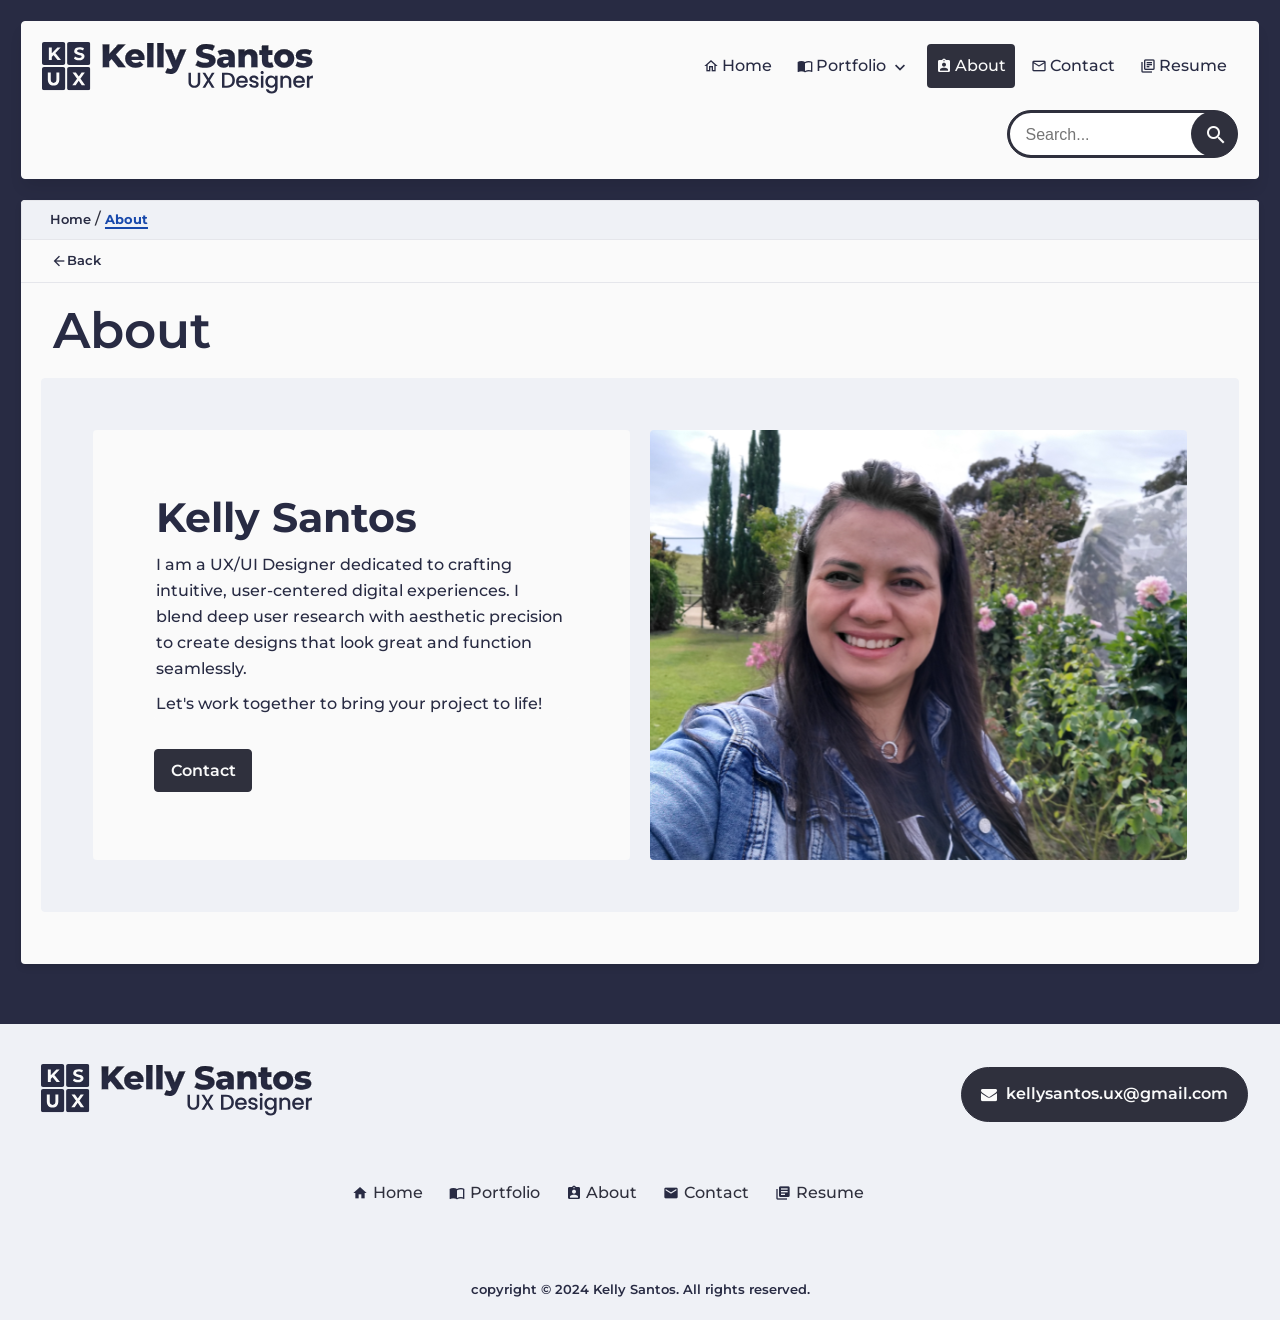
==== commit ee1b8104: "update" ====
--- a/about.html
+++ b/about.html
@@ -389,7 +389,7 @@
       <!-- logo-->
 
       <!-- contact_dark_cta-->
-      <div class="contactMemail">
+      <div class="contactMemail   --footer">
         <a class="primary" href="mailto:kellysantos.ux@gmail.com"><i class="fa fa-envelope"></i>
           kellysantos.ux@gmail.com</a>
       </div>
--- a/Style/rootPrimary.css
+++ b/Style/rootPrimary.css
@@ -16,26 +16,31 @@
 /* 1. COLORS */
 /* --- Primitives (Base Palette) --- */
 /* Neutrals & Grays */
---gray-50: #FAFAFA;     /*ultra-light-neutral-gray, very-light-shade-blue-magenta, very-light-shade-gray */
---gray-100: #FBF8F9;    /*very-light-shade-red */
---gray-200: #E4E5EB;    /*light-shade-blue-magenta */
---gray-300: #D2D6D1;    /*light-shade-green-cyan */
---gray-500: #636469;    /*medium-dark-shade-gray */
---gray-800: #2F303D;    /*dark-shade-gray */
---gray-900: #0E0F19;    /*dark-desaturate-blue-gray */
---white: #FFFFFF;
+--gray-25: hsl(0, 0%, 99.5%);    
+--gray-50: hsl(0, 0%, 98%);     /*ultra-light-neutral-gray, very-light-shade-blue-magenta, very-light-shade-gray */
+--gray-100: hsl(340, 27%, 98%);    /*very-light-shade-red */
+--gray-200: hsl(231, 15%, 91%);    /*light-shade-blue-magenta */
+--gray-300: hsl(108, 6%, 83%);    /*light-shade-green-cyan */
+--gray-500: hsl(230, 3%, 40%);    /*medium-dark-shade-gray */
+--gray-800: hsl(236, 13%, 21%);    /*dark-shade-gray */
+--gray-900: hsl(235, 28%, 8%);    /*dark-desaturate-blue-gray */
+--white: hsl(0, 0%, 100%);
 
 /* Blues */
---blue-15: #ebebef;    
---blue-25: #f4f4f6;     /*very-light-shade-blue-magenta-darken */
---blue-50: #e6e8f4;     /*light-shade-blue */
---blue-100: #efeff6;    /*very-light-shade-blue */
-
---blue-200: hsl(218, 29%, 95%);    /*very-light-shade-cyan-blue */
---blue-300: #C5C7D3;    /*light-shade-cyan-blue */
---blue-400: #DADCEB;    /*very-light-shade-orange */
---blue-500: #4D57B2;    /*medium-dark-shade-cyan-blue */
---blue-600: #196CA9;    /*shade-cyan-blue */
+--blue-15: hsl(240, 11%, 93%);    
+--blue-25: hsl(240, 10%, 96%);     /*very-light-shade-blue-magenta-darken */
+--blue-50: hsl(231, 39%, 93%);     /*light-shade-blue */
+--blue-100: hsl(240, 28%, 95%);    /*very-light-shade-blue */
+
+--blue-200: hsl(223, 28%, 95%);    /*very-light-shade-cyan-blue */
+--blue-250: hsl(220, 26%, 91%);    
+--blue-300: hsl(231, 14%, 80%);    /*light-shade-cyan-blue */
+--blue-400: hsl(233, 30%, 89%);    /*very-light-shade-orange */
+--blue-500: hsl(234, 40%, 50%);    /*medium-dark-shade-cyan-blue */
+--blue-600: hsl(205, 74%, 38%);    /*shade-cyan-blue */
+/* --blue-650: #2E446F; */
+/* --blue-650: #2750A2; */
+--blue-650: hsl(220, 76%, 38%);
 --blue-900: #282B43;    /*deep-near-black-shade-navy-blue, very-dark-shade-blue */
 
 /* Slates */
@@ -47,8 +52,8 @@
 --brown-500: #FFB24D;   /*medium-light-shade-brown */
 
 /* Greens */
---green-50: #E8F2EC;    /*very-light-shade-green-cyan */
---green-100: #F6F7F3;   /*light-shade-yellow-green */
+--green-50: hsl(144, 28%, 93%);    /*very-light-shade-green-cyan */
+--green-100: hsl(75, 20%, 96%);   /*light-shade-yellow-green */
 
 /* Reds */
 --red-500: #FB5061;     /*medium-light-shade-red */
@@ -59,11 +64,13 @@
   /* Body background */
   --bg-body-dark: var(--blue-900);            
   --bg-body-light: var(--gray-50);            
-  --bg-body-mobile: var(--blue-50);    
+  --bg-body-mobile: var(--blue-50); 
+    --bg-body-x-light: var(--gray-25);          
 
   /* Main background */
   --bg-main-dark: var(--blue-900);            
-  --bg-main-light: var(--gray-50);            
+  --bg-main-light: var(--gray-50);    
+    --bg-main-x-light: var(--white);               
   --bg-main-mobile: var(--blue-50);    
 
   /* Section background */
@@ -88,6 +95,7 @@
   --bg-banners-secondary-light: var(--blue-200);   
   --bg-banners-primary-x-light: var(--white);   
   --bg-banners-tertiary-light: var(--gray-200); 
+    --bg-banners-quaternary-light: var(--gray-200); 
 
   /* cards background */
   --bg-cards-primary-dark: var(--blue-900);            
@@ -102,6 +110,7 @@
   --bg-footer-light: var(--gray-50);   
   --bg-footer-medium: var(--blue-50);    
   --bg-footer-dark: var(--gray-900); 
+    --bg-footer-blue-light: var(--blue-200);   
 
   /*breadcrumbs */             
   --bg-navigation-primary-light: var(--gray-200);              
@@ -111,6 +120,7 @@
   --icon-dark: var(--blue-900);            
   --icon-light: var(--gray-50);           
   --icon-gray: var(--gray-500);     
+    --icon-blue: var(--blue-650);     
 
   /* component*/
   --surface-component-light: var(--gray-50);           
@@ -127,16 +137,19 @@
   --bg-component-secondary-brown: var(--brown-500); 
   --bg-component-tertiary-brown: var(--brown-200); 
   --bg-component-quinary-light: var(--gray-100); 
-
+  --bg-component-blue-light: var(--blue-100); 
   /* Typography Hierarchy */
 
   /* Major editorial page headings and case study titles */
     --text-title-primary-dark: var(--gray-900); 
+        --text-title-primary-dark: var(--gray-800); 
     --text-title-secondary-dark: var(--blue-900);             
     --text-title-light: var(--gray-50);    
+        --text-title-primary-blue: var(--blue-800); 
 
     /* Core body paragraphs, list details, table content */
-    --text-main-dark: var(--blue-900);            
+    --text-main-dark: var(--blue-900);   
+        --text-main-dark: var(--blue-800);               
     --text-main-light: var(--gray-50);            
     --text-main-gray: var(--gray-500);     
     --text-main-primary-dark: var(--gray-900);     
@@ -146,10 +159,12 @@
     --text-highlighted-red: var(--red-500);/* text highlighted */
 
     /* anchor */
-    --text-anchor-dark: var(--blue-900);           
+    --text-anchor-dark: var(--blue-900);          
+      --text-anchor-dark: var(--gray-800);     
     --text-anchor-light: var(--gray-50);            
-    --text-anchor-gray: var(--gray-500);           
-    --anchor-highlighted-blue: var(--blue-600);/* text highlighted */
+    --text-anchor-gray: var(--gray-500);  
+    --text-anchor-dark-secondary: var(--gray-800);        
+    --text-anchor-blue: var(--blue-650);/* text highlighted */
 
   /* text ? */  
   --text-muted: var(--gray-500);           /* Captions, metadata timelines, dates, breadcrumbs, copyrights */
@@ -161,6 +176,7 @@
 
   /* Backgrounds Action Elements & Navigation Controls */
   --action-primary-bg-dark: var(--blue-900);    /* Solid button background (Contact CTA, Search submit button) */
+    --action-primary-bg-dark: var(--gray-800);    /* Solid button background (Contact CTA, Search submit button) */
   --action-primary-bg-gray: var(--gray-50);    /* Solid button background (Contact CTA, Search submit button) */
   --action-primary-bg-active: var(--blue-900);    /* Solid button background (Contact CTA, Search submit button) */
   --action-tertiary-bg-active: var(--blue-300);    /* Solid button background (Contact CTA, Search submit button) */
@@ -229,6 +245,7 @@
   --border-component-primary-green: var(--gray-300); 
   --border-component-primary-brown: var(--brown-50); 
   --border-component-primary-red: var(--red-500); 
+   --border-component-secondary-blue: var(--blue-650);
 
   --border-component-secondary-light: var(--blue-25); 
   --border-component-secondary-dark: var(--blue-400); 
@@ -243,6 +260,7 @@
 
   /* Borders Action Elements & Navigation Controls */
   --border-action-primary-dark: var(--blue-900);   
+    --border-action-primary-dark: var(--gray-800);   
   --border-action-primary-light: var(--gray-50); 
    --border-action-primary-gray: var(--gray-200); 
    --border-action-primary-gray-hover: var(--gray-200); 
@@ -365,31 +383,6 @@
   --font-size-sm: var(--major-third-sm);
   --font-size-xs: var(--major-third-xs);
   --font-size-xxs: var(--major-third-xxs); 
-
-
-    /* Scale: 1.2 minor third) */
-    --minor-third-d00: 7.430rem;
---minor-third-d0: 6.192rem;
-  --minor-third-d1: 5.160rem;
-  --minor-third-d2: 4.300rem;
-  --minor-third-d3: 3.583rem; 
-  --minor-third-h1: 2.986rem;
-  --minor-third-h2: 2.488rem; 
-  --minor-third-h3: 2.074rem; 
-  --minor-third-h4: 1.728rem; 
-  --minor-third-h5: 1.440rem; 
-  --minor-third-h6: 1.200rem; 
-  --minor-third-base: 1.000rem;
-  --minor-third-sm: 0.833rem;
-  --minor-third-xs: 0.694rem;
-  --minor-third-xxs: 0.579rem;
-
-
-
-
-
-
-
 
 
 
@@ -510,20 +503,17 @@
   --font-size-d1: var(--minor-third-d1);
   --font-size-d2: var(--minor-third-d2);
   --font-size-d3: var(--minor-third-d3);
-  --font-size-h1: var(--minor-third-d1);
-  --font-size-h2: var(--minor-third-h2);
-  --font-size-h3: var(--minor-third-h3);
-  --font-size-h4: var(--minor-third-h4);
-  --font-size-h5: var(--minor-third-h5);
-  --font-size-h6: var(--minor-third-h6);
-  --font-size-base: var(--minor-third-base);
-  --font-size-sm: var(--minor-third-sm);
-  --font-size-xs: var(--minor-third-xs);
-  --font-size-xxs: var(--minor-third-xxs); 
-
-
-
-    
+  --font-size-h1: var(--major-third-h1);
+  --font-size-h2: var( --major-third-h2);
+  --font-size-h3: var(  --major-third-h3);
+  --font-size-h4: var(--minor-third-h3);
+  --font-size-h5: var(--minor-third-h4);
+  --font-size-h6: var(--minor-third-h5);
+  --font-size-base: var(--minor-third-h6);
+  --font-size-sm: var(--minor-third-base);
+  --font-size-xs: var(--minor-third-sm);
+  --font-size-xxs: var(--minor-third-xs); 
+
 
 }
 }
--- a/Style/bodyPrimary.css
+++ b/Style/bodyPrimary.css
@@ -315,7 +315,7 @@
 .body_aboutMe,
 .searchresults {
         min-height: 1dvh;
-        background-color: var(--bg-body-light);
+        background-color: var(--bg-body-x-light);
 }
    }
 
--- a/Style/header.css
+++ b/Style/header.css
@@ -89,8 +89,14 @@
     position: fixed;
     top: 0px;
     margin-top: 0;
-    background-color: var(--bg-body-mobile);
-    border-color: var(--border-header-mobile);
+    /* background-color: var(--bg-body-mobile); */
+    /* border-color: var(--border-header-mobile); */
+    
+    box-shadow: 0 1px 4px 0px rgba(5, 8, 34, 0.2);
+        box-shadow: 0px -4px 20px rgba(0, 0, 0, 0.2);
+    border-radius: var(--border-radius-base);
+    border: 1.6px solid var(--border-bottom-navigation-light);
+    background-color: var(--border-bottom-navigation-light);
     padding: 0;
     border-radius: 0;
   }
@@ -100,27 +106,28 @@
   }
 
   header {
-    flex-direction: column;
+    flex-direction: row;
     justify-items: center;
     width: 100%;
     align-items: flex-start;
     gap: 0;
     /*padding:3.49%;*/
     /* padding: var(--padding-medium); */
-    padding:1.684rem var(--padding-xl); 
+    /* padding:1.684rem var(--padding-xl);  */
+    padding: 1.2rem var(--padding-lg); 
     gap: var(--spacing-base);
         border-radius: 0;
   }
 
   a.logo {
  
- height: 52px;  
+ height: 42px;  
   
   }
 
     .logo img {
 
-  height: 56px;  
+  height: 42px;  
   
 }
 
--- a/Style/menu2.css
+++ b/Style/menu2.css
@@ -18,7 +18,7 @@
 
 .menu2__span2menu {
   display: flex;
-  width:100%;
+  width:fit-content;
   height: fit-content;
   min-height: 32px;
   align-items: center;
@@ -58,8 +58,8 @@
 
 ul.menu2__list {
   display: flex;
-  max-width:220px;
-  width: 96.76%;
+  /* max-width:220px; */
+  width: 100%;
   max-height: 390.83px;
   min-height: fit-content;
   flex-direction: column;
@@ -74,9 +74,11 @@
 
 li.menu2__item {
   display: flex;
-  max-width:220px;
-  width: 98.38%;
+  /* max-width:220px;
+  width: 98.38%; */
+  width: 100%;
   height: fit-content;
+  
   flex-direction: column;
   justify-content: space-between;
   gap: 0;
@@ -102,6 +104,9 @@
   padding: 0  var(--padding-base);
   border: 1.6px solid transparent;
   border-radius: var(--border-radius-xs);
+       min-height: 45.89px;
+   
+ 
  
 }
 
@@ -119,38 +124,52 @@
   /* Use a differentiated visual state for parent link */
   background-color: var(  --action-primary-bg-active);
   border-color: var(--border-action-primary-dark);
-
-
-}
+             color: var(--text-anchor-light);
+                         background-color: var(--action-item-quaternary-light);
+    border: 1.6px solid var(--border-component-primary-light);
+
+
+
+}
+
+
+
 
 a.menu2__link.--menu-parent-active .menu2__span {
   color: var(--text-anchor-light);
-
+    color: var(--text-anchor-dark);
+  
 }
 
 
 a.menu2__link.--menu-parent-active i.--has__submenu2 {
   color: var(--text-anchor-light);
-
+      color: var(--text-anchor-dark);
+      
 }
 
 a.menu2__link.--menu-parent-active:hover {
-  background-color: var(  --action-primary-bg-dark);
+
   border-color: var(--border-action-primary-dark);
   color: var(--text-anchor-dark);
+  
  
 }
 a.menu2__link.--menu-active .menu2__span {
   color: var(--text-anchor-light);
+
+  
 }
 
 .--has__submenu2 {
   width: 100%;
-  max-height: 188px;
+  max-height: 269px;
   height: 100%;
   justify-content: center;
   align-items: center;
   position: relative;
+     min-height: 45.89px;
+  
 
 }
 
@@ -163,6 +182,8 @@
   gap: var(--spacing-sm);
   font-weight: var(--font-weight-medium);
   padding: 10px 0;
+
+
 }
 
 span.menu2__span i{
@@ -170,7 +191,9 @@
 }
 
 a.menu2__link.--menu-active .menu2__span {
-  color: var(--text-anchor-light);
+
+    color:  var(--icon-dark);
+
 
 }
 
@@ -185,11 +208,13 @@
   cursor: pointer;
   border-radius: var(--border-radius-xs);
   border: 1.6px solid transparent;
+
 }
 
 span.menu2__span-dropdown:hover {
     color: var(--text-anchor-dark);
       background-color: rgba(0, 0, 0, 0.2);
+      
 
 }
 
@@ -213,11 +238,13 @@
   color: var(--text-anchor-dark);
   border: 1.6px solid transparent;
   margin-bottom: -6px;
+  
 }
 
 span.menu2__span.--menu {
   padding: var(--spacing-base) 0;
   font-weight: var(--font-weight-medium);
+
 }
 
 
@@ -227,6 +254,7 @@
   transform: rotate(0deg);
   /* Explicitly set initial rotation */
     font-size: var(--font-size-h6);
+     
 }
 
 
@@ -236,22 +264,27 @@
   display: flex;
   max-height: 1000px;
   transition: max-height 0.3s ease-in-out;
+  
 }
 
 /* Optional: Style the dropdown icon (span-dropdown) */
 .menu2__span-dropdown {
   cursor: pointer;
   /* Add styling for the collapsed state, e.g., a right-pointing arrow */
+
 }
 
 .menu2__span-dropdown.--submenu2-open {
   /* Add styling for the expanded state, e.g., rotate the arrow icon */
   transform: rotate(180deg);
   color:var(--text-main-light);
+
+
 }
 .menu2__span-dropdown.--submenu2-open:hover{
  background-color: rgba(255, 255, 255, 0.2);
-   color:var(--text-main-light);
+   /* color:var(--text-main-light); */
+
 }
 
 ul.submenu2 {
@@ -278,6 +311,7 @@
   justify-content: center;
 border-radius: var(--border-radius-xs);
 
+
 }
 
 a.submenu2__link {
@@ -292,12 +326,13 @@
 border-radius: var(--border-radius-xs);
   font-weight: var(--font-weight-base);
   border: 1.6px solid transparent;
-  padding: var(--padding-xl);
-  padding-left: 8.5%;
+  padding: var(--padding-xl) var(--padding-xxl);
+
   margin: var(--margin-xxxs);
 background-color:transparent;
   cursor: pointer;
   transition: var(--transition-duration);
+
 }
 
 
@@ -315,16 +350,22 @@
     max-width: 220px;
     width: 98.38%;
         border-color:var(--border-action-primary-dark);
+        
+      
 
 }
 
 .--has__submenu2 a.submenu2__link.--menu-parent-active:hover {
   border-color: var(--border-action-primary-dark);
+
+
    
 }
 .--has__submenu2 a.submenu2__link.--menu-active:hover {
   border-color: var(--border-action-primary-dark);
      background-color: var(--action-item-hover);
+
+
    
 }
 
@@ -341,18 +382,23 @@
     color: var( --text-anchor-dark);
     background-color: var(--action-item-hover);
 
+
 }
 .--has__submenu2:hover a.menu2__link.--menu-parent-active:hover {
   color: var( --text-anchor-dark);
-background-color: var(--action-primary-bg-dark);
+         min-height: 45.89px;
+ 
+           
 
 }
 
 
 .--has__submenu2 a.menu2__link li.submenu2__item .--menu-active:hover {
   border-color: var(--action-item-hover);
-
-  
+             background-color: var(--action-item-quaternary-light);
+    border: 1.6px solid var(--border-component-primary-light);
+  
+      
 }
 
 
@@ -380,13 +426,15 @@
   .menu2__container.menu-open {
     /* Apply the requested dimensions and visual style to the container itself */
     align-items: flex-start;
-    max-width: 218.44px;
     /*239.78px Added to ensure it respects the requested width */
-    min-height: 265px;
-      width: 100%;
+width: fit-content;
+
     justify-content: center;
     border: 1.6px solid transparent;
     border-radius: var(--border-radius-xs);
+         min-height: 486px;
+         background-color: transparent;
+      
   }
 
   .menu2__span2menu p {
@@ -402,8 +450,9 @@
   }
 
   /* NEW RULE: Remove border/radius from the toggle span when the menu is open. */
-  .menu2__container.menu-open .menu2__toogle {display: flex;
-    width: 216px;
+  .menu2__container.menu-open .menu2__toogle {
+    display: flex;
+    width: 274px;
     border: none;
     border-radius: 0;
     /* Use '0' instead of 'none' for border-radius */
@@ -418,13 +467,14 @@
 
     /* Position the wrapper absolutely so it doesn't inflate the rightContainer's height */
     position: absolute;
+    display: flex;
     right: 0;
     top: 32.5px;
-    width: 220px;
+    /* width: 220px; */
     left: 1px;
       z-index: 9999;
     /* Initial State (CLOSED): Move it off-screen to the left using a transform */
-    transform: translateX(-220px);
+    /* transform: translateX(-220px); */
     transition: transform 0.3s ease-in-out;
     /* Add transition for animation */
     z-index: 63;
@@ -432,6 +482,9 @@
   background-color: var(--action-item-primary-light);
     overflow-y: auto;
   padding-bottom: 2.82%;
+  padding-inline: var(--padding-lg);
+ 
+  width: 100%;
     /* Ensure wrapper is visible and can animate */
   }
 
--- a/Style/breadcrumb.css
+++ b/Style/breadcrumb.css
@@ -11,12 +11,14 @@
   padding: var(--padding-xxs) 2.28% var(--padding-xs)  2.28%;
    background-color: var(--bg-navigation-primary-light);
   border-radius: var(--border-radius-xs);
+      border: 0.62px solid var(--border-action-primary-gray);
 }
 
 .--new-border_breadcrumb {  
   border-radius: var(--border-radius-xs) var(--border-radius-xs) 0 0   ;
   box-shadow: none;
-  background-color: var(--bg-navigation-secondary-light);
+  background-color: var(  --bg-component-tertiary-light);
+
 }
 
 .container_breadcrumb>.breadcrumb {
@@ -61,6 +63,7 @@
   text-underline-offset: 3px;
   text-decoration-thickness: 1.67px;
     font-weight: var(--font-weight-bold);
+      color: var(--text-anchor-blue);
 
 }
 
--- a/Style/mainPrimary.css
+++ b/Style/mainPrimary.css
@@ -34,6 +34,9 @@
   
 
    }
+   .main_home{
+background-color:var(--bg-component-secondary-light);
+}
 
 /* 
      .homepage .portfolio_section,
@@ -53,6 +56,8 @@
            padding-inline: var(--padding-xl);
            align-items: center;
            justify-content: center;
+                           margin-top: 102.54px;
+                           margin-top: 86.67px;
      }
 
      main {
@@ -63,6 +68,14 @@
        background-color: transparent;
 
      }
+
+        .main_home{
+background-color: var(--bg-main-dark);
+border-radius: 0;
+
+
+
+}
 
      .homepage .portfolio_section,
      .homepage .contactMe_section,
--- a/Style/mainSection.css
+++ b/Style/mainSection.css
@@ -209,6 +209,12 @@
             display: none;
         }
 
+            .body_portfolio .contactMe_section  {
+             display: none;
+
+
+    }
+        
 
 
         .sectionHeader a {
--- a/Style/about.css
+++ b/Style/about.css
@@ -44,7 +44,7 @@
   gap: var(--spacing-base);
   padding: 11%;
 background: var(--bg-cards-primary-light);
-border: 2px solid red;
+
 }
 
 .about_description {
@@ -61,7 +61,7 @@
   gap: var(--spacing-sm);
 
 background: var(--bg-cards-primary-light);
-border: 2px solid blue;
+
 }
 
 
--- a/Style/contactMemail.css
+++ b/Style/contactMemail.css
@@ -7,6 +7,11 @@
   flex-direction: column;
   margin-top:   var(--margin-xl) ;
   
+}
+
+.--footer{
+
+    margin-top:   0 ;
 }
 
 .contactMemail a.primary {
--- a/Style/bottomNav.css
+++ b/Style/bottomNav.css
@@ -15,7 +15,7 @@
     align-items: center;
 
     justify-content: center;
-    padding-inline: var( --padding-xl);
+    padding-inline: var( --padding-lg);
 background: linear-gradient(
     10deg,
     transparent,
@@ -25,7 +25,14 @@
   background: linear-gradient(to right, rgba(0, 0, 0, 0), rgba(250, 250, 250, 0.2));
   backdrop-filter: blur(12px);
 
-  padding-bottom: var(--padding-sxl);
+  padding-bottom: var(--padding-xl);
+}
+
+.--bn_home{
+    background: transparent;
+  backdrop-filter: none;
+  background-color: var(  --action-primary-bg-dark);
+
 }
 
 
@@ -71,7 +78,7 @@
     align-items: center;
     justify-content: center;
     width: fit-content;
-
+  border-radius: var(--border-radius-base);
     margin: 0;
 
   }
@@ -92,8 +99,9 @@
     font-weight: var(--font-weight-medium);
     border: 1.6px solid transparent;
     border-radius: var(--border-radius-base);
-    width: 67px;
-    height: 67px;
+    width: 69px;
+    height: 69px;
+        color: var(--text-anchor-dark-secondary);
   }
 
   .bottomNav nav ul li a i {
@@ -104,6 +112,7 @@
     text-align: center;
     font-size: 1.500rem;
     font-weight: var(--font-weight-base);
+               color: var(--text-anchor-dark-secondary);
   }
 
   .bottomNav nav div {
@@ -132,22 +141,30 @@
   .bottomNav nav ul li a.active {
     font-weight: var(--font-weight-medium);
     background-color: var(--action-item-quaternary-light);
-    border: 1.6px solid var(--border-action-primary-dark);
+    border: 1.6px solid var(--border-component-primary-light);
+    
 
   }
 
   /* 2. Active Icon Styles (Explicitly overrides default dark icon color to white) */
   .bottomNav nav ul li a.active i {
     color: var(--text-anchor-dark);
+     color:hsl(233.33, 100%, 59%);
+         color: var(--icon-blue);
+
+   
   }
 
   .bottomNav nav ul li a.active {
     color: var(--text-anchor-dark);
+      color:hsl(233.33, 100%, 59%);
+      color: var(--text-anchor-blue);
   }
 
   /* 3. Hover Styles (Uses :not(.active) so hover states do not override the active active border) */
   .bottomNav nav ul li a:not(.active):hover {
     color: var(--text-anchor-dark);
+             color: var(--text-anchor-dark-secondary);
     border: 1px solid var(--border-action-primary-light-hover);
   }
 }
--- a/Style/footerLight.css
+++ b/Style/footerLight.css
@@ -5,9 +5,11 @@
     flex-direction: column;
     align-items: center;
     justify-content: left;
-    background-color: var(--bg-footer-medium);
+    /* background-color: var(--bg-footer-medium); */
        gap: var(--spacing-lg);
     margin-top: var(--spacing-lg);
+
+    background-color: var(--bg-footer-blue-light);
 
  }
 
--- a/Style/bottomNav.css
+++ b/Style/bottomNav.css
@@ -15,7 +15,7 @@
     align-items: center;
 
     justify-content: center;
-    padding-inline: var( --padding-xl);
+    padding-inline: var( --padding-lg);
 background: linear-gradient(
     10deg,
     transparent,
@@ -25,7 +25,14 @@
   background: linear-gradient(to right, rgba(0, 0, 0, 0), rgba(250, 250, 250, 0.2));
   backdrop-filter: blur(12px);
 
-  padding-bottom: var(--padding-sxl);
+  padding-bottom: var(--padding-xl);
+}
+
+.--bn_home{
+    background: transparent;
+  backdrop-filter: none;
+  background-color: var(  --action-primary-bg-dark);
+
 }
 
 
@@ -71,7 +78,7 @@
     align-items: center;
     justify-content: center;
     width: fit-content;
-
+  border-radius: var(--border-radius-base);
     margin: 0;
 
   }
@@ -92,8 +99,9 @@
     font-weight: var(--font-weight-medium);
     border: 1.6px solid transparent;
     border-radius: var(--border-radius-base);
-    width: 67px;
-    height: 67px;
+    width: 69px;
+    height: 69px;
+        color: var(--text-anchor-dark-secondary);
   }
 
   .bottomNav nav ul li a i {
@@ -104,6 +112,7 @@
     text-align: center;
     font-size: 1.500rem;
     font-weight: var(--font-weight-base);
+               color: var(--text-anchor-dark-secondary);
   }
 
   .bottomNav nav div {
@@ -132,22 +141,30 @@
   .bottomNav nav ul li a.active {
     font-weight: var(--font-weight-medium);
     background-color: var(--action-item-quaternary-light);
-    border: 1.6px solid var(--border-action-primary-dark);
+    border: 1.6px solid var(--border-component-primary-light);
+    
 
   }
 
   /* 2. Active Icon Styles (Explicitly overrides default dark icon color to white) */
   .bottomNav nav ul li a.active i {
     color: var(--text-anchor-dark);
+     color:hsl(233.33, 100%, 59%);
+         color: var(--icon-blue);
+
+   
   }
 
   .bottomNav nav ul li a.active {
     color: var(--text-anchor-dark);
+      color:hsl(233.33, 100%, 59%);
+      color: var(--text-anchor-blue);
   }
 
   /* 3. Hover Styles (Uses :not(.active) so hover states do not override the active active border) */
   .bottomNav nav ul li a:not(.active):hover {
     color: var(--text-anchor-dark);
+             color: var(--text-anchor-dark-secondary);
     border: 1px solid var(--border-action-primary-light-hover);
   }
 }
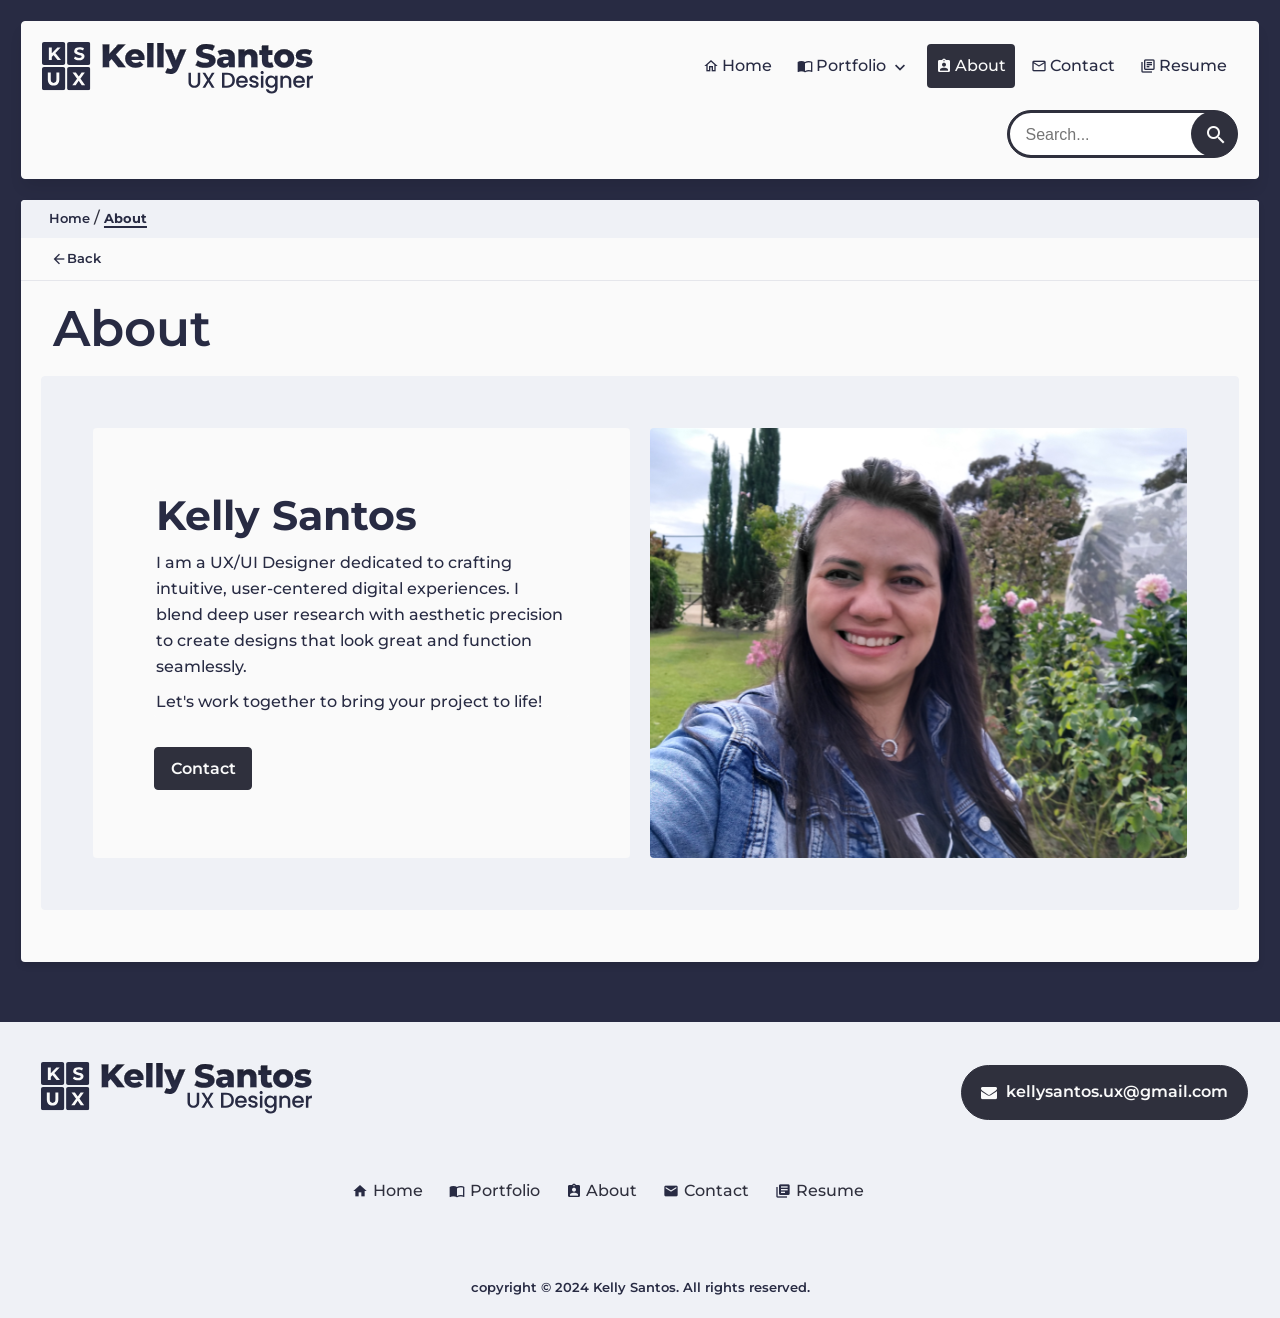
==== commit a7e66215: "test" ====
--- a/about.html
+++ b/about.html
@@ -389,7 +389,7 @@
       <!-- logo-->
 
       <!-- contact_dark_cta-->
-      <div class="contactMemail   --footer">
+      <div class="contactMemail  --footer">
         <a class="primary" href="mailto:kellysantos.ux@gmail.com"><i class="fa fa-envelope"></i>
           kellysantos.ux@gmail.com</a>
       </div>
--- a/Style/breadcrumb.css
+++ b/Style/breadcrumb.css
@@ -11,7 +11,6 @@
   padding: var(--padding-xxs) 2.28% var(--padding-xs)  2.28%;
    background-color: var(--bg-navigation-primary-light);
   border-radius: var(--border-radius-xs);
-      border: 0.62px solid var(--border-action-primary-gray);
 }
 
 .--new-border_breadcrumb {  
@@ -63,7 +62,7 @@
   text-underline-offset: 3px;
   text-decoration-thickness: 1.67px;
     font-weight: var(--font-weight-bold);
-      color: var(--text-anchor-blue);
+
 
 }
 
--- a/Style/bottomNav.css
+++ b/Style/bottomNav.css
@@ -31,14 +31,12 @@
 .--bn_home{
     background: transparent;
   backdrop-filter: none;
-  background-color: var(  --action-primary-bg-dark);
+  background-color: var(  --surface-component-dark);
 
 }
 
 
   
-  
-
 
   .bottomNav nav {
     display: flex;
--- a/Style/bottomNav.css
+++ b/Style/bottomNav.css
@@ -31,14 +31,12 @@
 .--bn_home{
     background: transparent;
   backdrop-filter: none;
-  background-color: var(  --action-primary-bg-dark);
+  background-color: var(  --surface-component-dark);
 
 }
 
 
   
-  
-
 
   .bottomNav nav {
     display: flex;
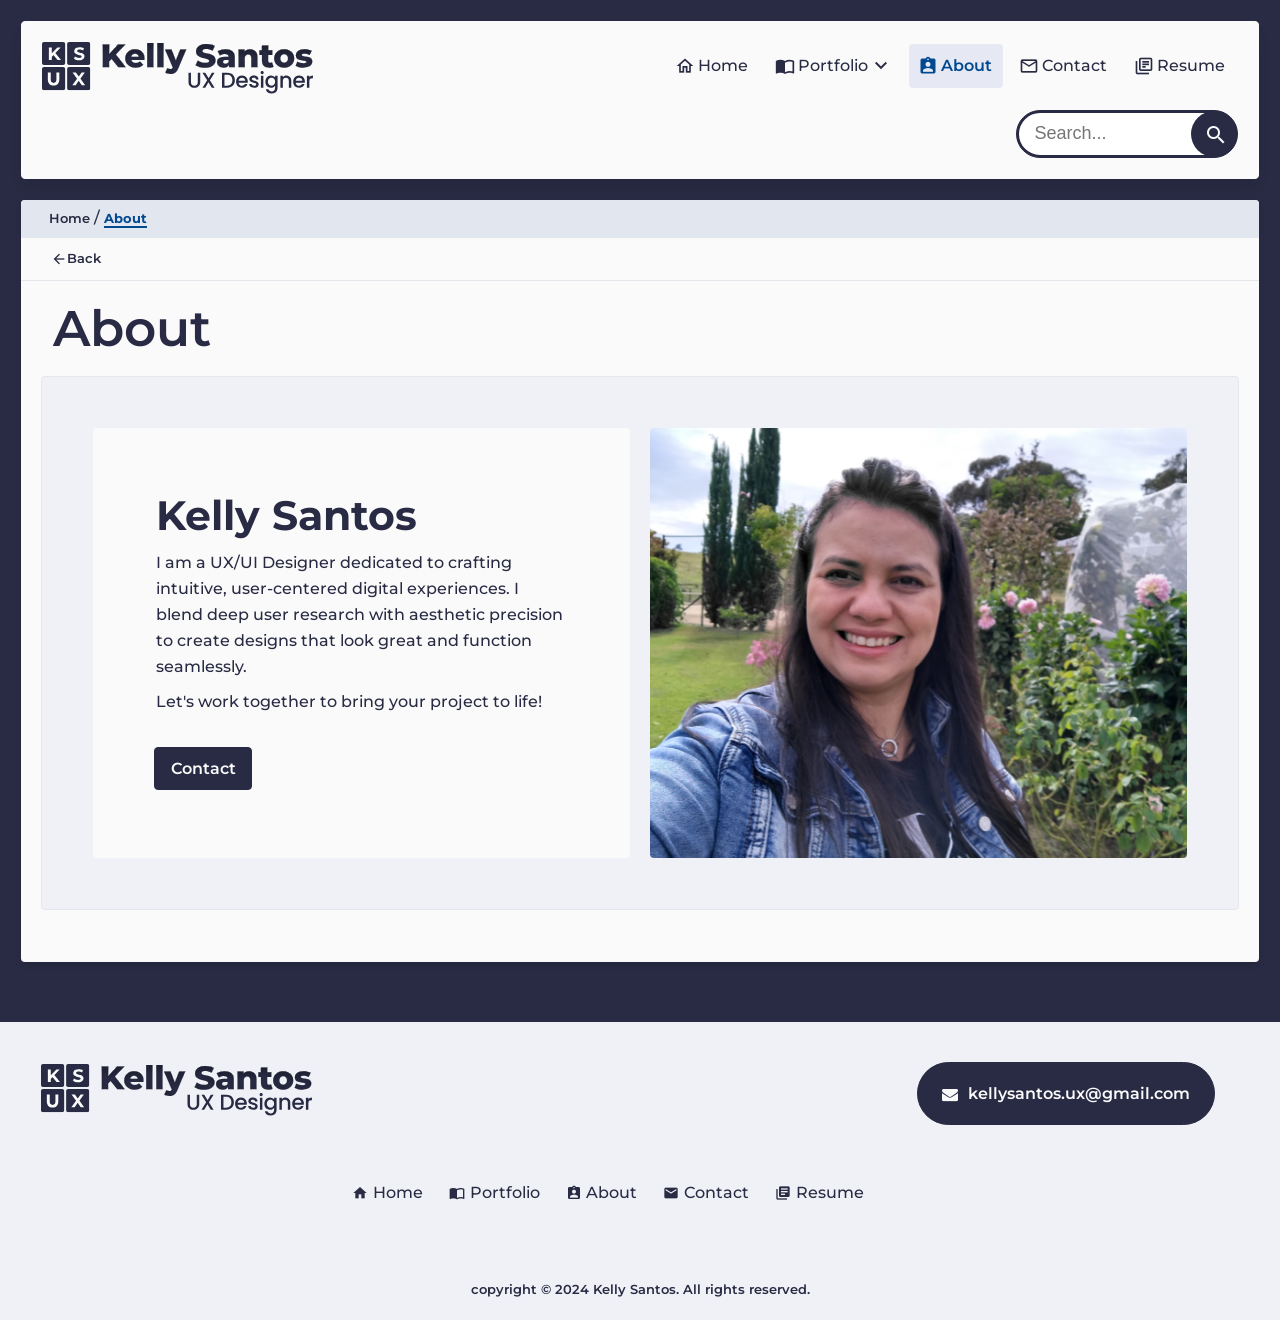
==== commit dcfba9ff: "many" ====
--- a/about.html
+++ b/about.html
@@ -32,7 +32,7 @@
   <link rel="stylesheet" href="https://cdnjs.cloudflare.com/ajax/libs/font-awesome/4.7.0/css/font-awesome.min.css">
   <link rel="stylesheet" href="Style/footerNav.css">
   <link href="https://fonts.googleapis.com/icon?family=Material+Icons" rel="stylesheet">
-      <link href="https://fonts.googleapis.com/icon?family=Material+Icons+Outlined" rel="stylesheet">
+  <link href="https://fonts.googleapis.com/icon?family=Material+Icons+Outlined" rel="stylesheet">
 
 </head>
 
@@ -45,13 +45,13 @@
 
       <!-- logo -->
       <a class="a logo" href="index.html">
-        <img src="Assets/logo/00-logo-dark.svg" alt="Kelly Santos Logo.">      
+        <img src="Assets/logo/00-logo-dark.svg" alt="Kelly Santos Logo.">
       </a>
 
       <!-- logo -->
       <a class="a logo_light" href="index.html">
-        <img src="Assets/logo/00-logo-dark.svg" alt="Kelly Santos Logo.">     
-       </a>
+        <img src="Assets/logo/00-logo-dark.svg" alt="Kelly Santos Logo.">
+      </a>
       <!-- logo-->
 
       <!--rightContainer-->
@@ -85,14 +85,15 @@
 
                   <!-- submenu -->
                   <ul class="submenu">
-                    <li class="submenu__item"> <a href="box-hill-art-school-app.html" class="submenu__link">Box Hill
-                        Art School
-                        App </a> </li>
 
                     <li class="submenu__item"> <a class="submenu__link" href="bee-protectors-website.html">Bee
                         Protectors
                         Website</a>
                     </li>
+
+                    <li class="submenu__item"> <a href="box-hill-art-school-app.html" class="submenu__link">Box Hill
+                        Art School
+                        App </a> </li>
 
                     <li class="submenu__item"> <a href="cafeteria-app.html" class="submenu__link">Cafeteria App</a>
                     </li>
@@ -151,8 +152,7 @@
 
         <!-- End Search -->
 
-
-        <!-- menu2 -->
+  <!-- menu2 -->
 
         <div class="menu2__container">
 
@@ -176,8 +176,8 @@
             <!-- menu2__list-->
             <ul class="menu2__list">
 
-              <!-- menu2__item --has__submenu2 -->
-              <li class="menu2__item --has__submenu2">
+              <!-- menu2__item  -->
+              <li class="menu2__item ">
 
                 <a class="menu2__link" href="index.html">
                   <span class="menu2__span">
@@ -185,33 +185,30 @@
                   </span>
                 </a>
 
-
               </li>
-              <!-- menu2__item --has__submenu2 -->
-
-
-              <!-- menu2__item --has__submenu2 -->
+              <!-- menu2__item -->
+
+
+              <!-- menu2__item -->
               <li class="menu2__item --has__submenu2">
 
                 <a class="menu2__link" href="portfolio.html">
                   <span class="menu2__span"> <i class="material-icons-outlined">import_contacts</i>Portfolio
                   </span>
-                  <span class="menu2__span-dropdown"><i class="material-icons-outlined">keyboard_arrow_down</i>
+                  <span class="menu2__span-dropdown"><i class="material-icons">keyboard_arrow_down</i>
                   </span></a>
 
                 <!-- submenu2 -->
                 <ul class="submenu2">
+
+                  <li class="submenu2__item">
+                    <a class="submenu2__link" href="bee-protectors-website.html"> Bee Protectors Website</a>
+                  </li>
 
                   <li class="submenu2__item">
                     <a class="submenu2__link" href="box-hill-art-school-app.html"> Box Hill Art School App</a>
                   </li>
 
-
-                  <li class="submenu2__item">
-                    <a class="submenu2__link" href="bee-protectors-website.html"> Bee Protectors Website</a>
-                  </li>
-
-
                   <li class="submenu2__item">
                     <a class="submenu2__link" href="cafeteria-app.html"> Cafeteria App</a>
                   </li>
@@ -222,33 +219,33 @@
               </li>
 
 
-              <!-- menu2__item --has__submenu2 -->
+              <!-- menu2__item  -->
               <li class="menu2__item">
 
-                <a class="menu2__link --has__submenu2" href="about.html">
-                  <span class="menu2__span"><i class="material-icons"> assignment_ind</i> About
+                <a class="menu2__link  --active " href="about.html">
+                  <span class="menu2__span"><i class="material-icons-outlined"> assignment_ind</i> About
                   </span>
                 </a>
 
               </li>
-              <!-- menu2__item --has__submenu2 -->
-
-              <!-- menu2__item --has__submenu2 -->
+              <!-- menu2__item  -->
+
+              <!-- menu2__item  -->
               <li class="menu2__item">
 
-                <a class="menu2__link --has__submenu2" href="contact.html">
+                <a class="menu2__link " href="contact.html">
                   <span class="menu2__span"> <i class="material-icons-outlined">email</i> Contact
                   </span>
                 </a>
 
               </li>
-              <!-- menu2__item --has__submenu2 -->
-
-              <!-- menu2__item --has__submenu2 -->
+              <!-- menu2__item  -->
+
+              <!-- menu2__item  -->
               <li class="menu2__item">
 
-                <a class="menu2__link --has__submenu2" href="resume.html">
-                  <span class="menu2__span"> <i class="material-icons-outlined">library_books</i> Resume
+                <a class="menu2__link" href="resume.html">
+                  <span class="menu2__span"> <i class="material-icons">library_books</i> Resume
                   </span>
                 </a>
 
@@ -264,6 +261,8 @@
 
         </div>
         <!-- menu2 -->
+
+
     </header>
     <!-- header -->
 
@@ -271,7 +270,7 @@
   <!-- header_container -->
 
   <!-- main_container -->
-  <div class="main_container">
+  <div class="main_container --main_about">
 
     <!--main-->
     <main>
@@ -313,48 +312,49 @@
             <!-- container_description -->
             <div class="container_description">
 
-            <!-- about_description -->
-            <div class="about_description">
-
-              <h2 class="bold">Kelly Santos</h2>
-              <p>I am a UX/UI Designer dedicated to crafting intuitive, user-centered digital experiences. I blend deep
-                user research with aesthetic precision to create designs that look great and function seamlessly.</p>
-              <p>Let's work together to bring your project to life!</p>
-
-          </div>
-          <!-- about_description -->
+              <!-- about_description -->
+              <div class="about_description">
+
+                <h2 class="bold">Kelly Santos</h2>
+                <p>I am a UX/UI Designer dedicated to crafting intuitive, user-centered digital experiences. I blend
+                  deep
+                  user research with aesthetic precision to create designs that look great and function seamlessly.</p>
+                <p>Let's work together to bring your project to life!</p>
+
+              </div>
+              <!-- about_description -->
 
               <!-- ctaLink -->
               <div class="container_link-button">
                 <a class="primary" href="contact.html">Contact</a>
               </div>
-   <!-- ctaLink -->
-             
-
-   
-   
-  </div>
-  <!-- container_description -->
-  <!--aboutMeimage-->
-  <div class="aboutMeimage">
-    <img src="Assets/aboutme/kellySantos.svg" alt="Kelly Santos Logo.">
-  </div>
-  <!--aboutMeimage-->
-        
+              <!-- ctaLink -->
+
+
+
+
+            </div>
+            <!-- container_description -->
+            <!--aboutMeimage-->
+            <div class="aboutMeimage">
+              <img src="Assets/aboutme/kellySantos.svg" alt="Kelly Santos Logo.">
+            </div>
+            <!--aboutMeimage-->
+
+          </div>
+          <!-- aboutMe -->
+
+
+          <!-- containerAboutMe -->
         </div>
-        <!-- aboutMe -->
-
-
-        <!-- containerAboutMe -->
-  </div>
-
-  <!--sectionHeader-->
-  </section>
-
-
-
-  </main>
-  <!--main-->
+
+        <!--sectionHeader-->
+      </section>
+
+
+
+    </main>
+    <!--main-->
   </div>
   <!-- main_container -->
   <!-- bottomNav -->
@@ -385,7 +385,7 @@
 
       <!-- logo -->
       <a class="a logo" href="index.html">
-        <img src="Assets/logo/00-logo-dark.svg" alt="Kelly Santos Logo.">      </a>
+        <img src="Assets/logo/00-logo-dark.svg" alt="Kelly Santos Logo."> </a>
       <!-- logo-->
 
       <!-- contact_dark_cta-->
--- a/Style/rootPrimary.css
+++ b/Style/rootPrimary.css
@@ -32,15 +32,16 @@
 --blue-50: hsl(231, 39%, 93%);     /*light-shade-blue */
 --blue-100: hsl(240, 28%, 95%);    /*very-light-shade-blue */
 
---blue-200: hsl(223, 28%, 95%);    /*very-light-shade-cyan-blue */
---blue-250: hsl(220, 26%, 91%);    
+--blue-200: #eff1f6;    /*very-light-shade-cyan-blue */
+--blue-250: #e2e6ee;    
 --blue-300: hsl(231, 14%, 80%);    /*light-shade-cyan-blue */
 --blue-400: hsl(233, 30%, 89%);    /*very-light-shade-orange */
 --blue-500: hsl(234, 40%, 50%);    /*medium-dark-shade-cyan-blue */
 --blue-600: hsl(205, 74%, 38%);    /*shade-cyan-blue */
-/* --blue-650: #2E446F; */
-/* --blue-650: #2750A2; */
---blue-650: hsl(220, 76%, 38%);
+/* --blue-650: #2E446F;  */
+ /* --blue-650: #2750A2; */
+/* --blue-650: #1748ab;  */
+--blue-650:#004991;
 --blue-900: #282B43;    /*deep-near-black-shade-navy-blue, very-dark-shade-blue */
 
 /* Slates */
@@ -57,6 +58,46 @@
 
 /* Reds */
 --red-500: #FB5061;     /*medium-light-shade-red */
+
+/* 26 web-safe link-contrast colors pass at 3:1 vs black and 5:1 vs. white */
+
+/* Reds & Pinks */
+
+--link-red-dark: #CC0000;
+--link-red-pink: #CC0033;
+--link-magenta: #CC0066;
+--link-deep-pink: #CC0099;
+--link-red-orange: #CC3300;
+--link-soft-red: #CC3333;
+
+/* Purples & Violets */
+
+--link-purple-deep: #9900CC;
+--link-violet-dark: #6600FF;
+--link-violet: #9900FF;
+--link-purple-pink: #993366;
+--link-purple: #993399;
+--link-purple-light: #9933CC;
+--link-brand-blue: #3333FF;
+--link-indigo: #6633FF;
+
+/* Greens & Earth Tones */
+
+--link-green-olive: #336600;
+--link-olive: #666600;
+--link-green-muted: #336633;
+--link-khaki-muted: #666633;
+
+/* Blues, Teals & Greys */
+
+--link-teal-dark: #006666;
+--link-teal-muted: #336666;
+--link-grey: #666666;
+--link-blue-teal: #006699;
+--link-blue-muted: #336699;
+--link-blue-grey: #666699;
+--link-blue-deep: #0066CC;
+--link-blue-royal: #3366CC;
 
 /* 2. SEMANTIC TOKENS */
   /* Layout & Page Canvas Backdrops */
@@ -72,6 +113,7 @@
   --bg-main-light: var(--gray-50);    
     --bg-main-x-light: var(--white);               
   --bg-main-mobile: var(--blue-50);    
+    --bg-main-secondary-light: var(--blue-200); 
 
   /* Section background */
   --bg-section-primary-dark: var(--blue-900);            
@@ -110,7 +152,7 @@
   --bg-footer-light: var(--gray-50);   
   --bg-footer-medium: var(--blue-50);    
   --bg-footer-dark: var(--gray-900); 
-    --bg-footer-blue-light: var(--blue-200);   
+  --bg-footer-blue-light: var(--blue-200);   
 
   /*breadcrumbs */             
   --bg-navigation-primary-light: var(--gray-200);              
@@ -118,9 +160,12 @@
 
   /* icons */
   --icon-dark: var(--blue-900);            
-  --icon-light: var(--gray-50);           
+  --icon-light: var(--gray-50);    
+  
+    --icon-x-light: var(--white);      
   --icon-gray: var(--gray-500);     
-    --icon-blue: var(--blue-650);     
+  --icon-blue: var(--blue-650);     
+  --icon-blue-active: var(--blue-650);     
 
   /* component*/
   --surface-component-light: var(--gray-50);           
@@ -137,12 +182,14 @@
   --bg-component-secondary-brown: var(--brown-500); 
   --bg-component-tertiary-brown: var(--brown-200); 
   --bg-component-quinary-light: var(--gray-100); 
-  --bg-component-blue-light: var(--blue-100); 
+  --bg-component-blue-light: var(--blue-250); 
+     --bg-component-blue-active: var(--blue-650);    
+     
+        --bg-component-secondary-blue-active: var(--blue-650);  
   /* Typography Hierarchy */
 
   /* Major editorial page headings and case study titles */
     --text-title-primary-dark: var(--gray-900); 
-        --text-title-primary-dark: var(--gray-800); 
     --text-title-secondary-dark: var(--blue-900);             
     --text-title-light: var(--gray-50);    
         --text-title-primary-blue: var(--blue-800); 
@@ -150,22 +197,24 @@
     /* Core body paragraphs, list details, table content */
     --text-main-dark: var(--blue-900);   
         --text-main-dark: var(--blue-800);               
-    --text-main-light: var(--gray-50);            
+    --text-main-light: var(--gray-50);  
+    --text-x-light: var(--white);              
     --text-main-gray: var(--gray-500);     
     --text-main-primary-dark: var(--gray-900);     
     --text-main-secondary-dark: var(--blue-900); 
-        --text-main-tertiary-dark: var(--gray-800); 
     --text-highlighted-blue: var(--blue-600);/* text highlighted */
     --text-highlighted-red: var(--red-500);/* text highlighted */
 
     /* anchor */
     --text-anchor-dark: var(--blue-900);          
-      --text-anchor-dark: var(--gray-800);     
-    --text-anchor-light: var(--gray-50);            
+    --text-anchor-light: var(--gray-50);    
+    --text-anchor--x-light: var(--white);            
     --text-anchor-gray: var(--gray-500);  
     --text-anchor-dark-secondary: var(--gray-800);        
     --text-anchor-blue: var(--blue-650);/* text highlighted */
 
+     --text-anchor-blue-muted: var(--link-blue-muted);   
+     --text-anchor-purple-light: var(--link-purple-light ); 
   /* text ? */  
   --text-muted: var(--gray-500);           /* Captions, metadata timelines, dates, breadcrumbs, copyrights */
   --text-link: var(--blue-600);            /* Active inline text hyperlinks or action arrows */
@@ -176,7 +225,6 @@
 
   /* Backgrounds Action Elements & Navigation Controls */
   --action-primary-bg-dark: var(--blue-900);    /* Solid button background (Contact CTA, Search submit button) */
-    --action-primary-bg-dark: var(--gray-800);    /* Solid button background (Contact CTA, Search submit button) */
   --action-primary-bg-gray: var(--gray-50);    /* Solid button background (Contact CTA, Search submit button) */
   --action-primary-bg-active: var(--blue-900);    /* Solid button background (Contact CTA, Search submit button) */
   --action-tertiary-bg-active: var(--blue-300);    /* Solid button background (Contact CTA, Search submit button) */
@@ -258,9 +306,10 @@
   --border-component-quaternary-light: var(--blue-300); 
   --border-component-quinary-light: var(--gray-100); 
 
+  
+
   /* Borders Action Elements & Navigation Controls */
   --border-action-primary-dark: var(--blue-900);   
-    --border-action-primary-dark: var(--gray-800);   
   --border-action-primary-light: var(--gray-50); 
    --border-action-primary-gray: var(--gray-200); 
    --border-action-primary-gray-hover: var(--gray-200); 
@@ -272,7 +321,9 @@
   --border-action-primary-dark-hover: var(--blue-900);   
   --border-action-tertiary-red-hover: var(--red-500);   
   --border-action-quaternary-light: var(--blue-50);  
-  
+   --border-action-secondary-blue: var(--blue-650);
+   --border-action-blue-hover: var(--blue-650);   
+   --border-blue-active: var(--link-blue-muted);     
   
  /* outlines*/
   --outline-action-primary-dark: var(--blue-900);    /* Outline (Contact CTA, Search submit button) */
@@ -456,6 +507,8 @@
 
   --transition-duration: 0.3s;
 
+  --transition-speed: 0.2s;
+
   --box-shadow: 0 4px 6px rgba(0, 0, 0, 0.1);
   --box-shadow-hover: 0 6px 12px rgba(0, 0, 0, 0.2);
   --box-shadow-inset: inset 0px 1px 4px 0px rgba(0, 0, 0, 0.1);
@@ -501,7 +554,7 @@
   /* RESPONSIVE OVERRIDES */
   --font-size-d0: var(--minor-third-d0);
   --font-size-d1: var(--minor-third-d1);
-  --font-size-d2: var(--minor-third-d2);
+  --font-size-d2: var(--minor-third-d3);
   --font-size-d3: var(--minor-third-d3);
   --font-size-h1: var(--major-third-h1);
   --font-size-h2: var( --major-third-h2);
--- a/Style/bodyPrimary.css
+++ b/Style/bodyPrimary.css
@@ -2,6 +2,11 @@
 
 html {
     scroll-behavior: smooth;
+}
+
+:focus-visible {
+    outline: -webkit-focus-ring-color auto 1px;
+    outline: none;
 }
 
 body,
--- a/Style/header.css
+++ b/Style/header.css
@@ -51,7 +51,8 @@
   object-fit: cover;
 }
   a.logo {
-    width: 100%;
+    width: fit-content;
+    margin-right:auto ;
     height:fit-content;
 
   }
@@ -114,7 +115,7 @@
     /*padding:3.49%;*/
     /* padding: var(--padding-medium); */
     /* padding:1.684rem var(--padding-xl);  */
-    padding: 1.2rem var(--padding-lg); 
+    padding: 1.2rem var(--padding-xl); 
     gap: var(--spacing-base);
         border-radius: 0;
   }
--- a/Style/mainMenu.css
+++ b/Style/mainMenu.css
@@ -6,7 +6,6 @@
   justify-content: center;
       z-index: 10000;
 }
-
 
 .menu__main ul {
   margin-block-start: 0;
@@ -57,10 +56,97 @@
   gap: 0;
   border-radius: var(--border-radius-xs);
   border: 1.6px solid transparent;
-  
-
-
-}
+    transition: all var(--transition-speed) ease;
+
+}
+
+a.menu__link {
+  display: flex;
+  width: fit-content;
+  height: fit-content;
+  flex-direction: row;
+  justify-content: center;
+  align-items: center;
+color: var(--text-anchor-dark);
+  text-align: center;
+  text-decoration: none;
+  font-weight: var(--font-weight-base);
+  gap: 3px;
+  padding: 8px 10px 8px 8px;
+
+  border: 1.6px solid transparent;
+  border-radius: var(--border-radius-xs);
+  white-space: nowrap;
+  overflow: hidden;
+   
+}
+
+.--active {
+    border: 1.6px solid var(--border-action-primary-dark);
+    
+  background-color: var(--action-item-quaternary-light); 
+}
+
+
+
+/* Submenu Styling */
+ul.submenu {
+  display: none;
+  width: fit-content;
+  height: fit-content;
+  flex-direction: column;
+  align-items: center;
+  justify-content: center;
+  box-shadow: var(--box-shadow-hover);
+  gap: var(--spacing-xxs);
+  border-radius: var(--border-radius-xs);
+  border: 1.6px solid var(--border-action-primary-light-hover);
+  position: absolute;
+  top: 46.26px;
+    left:0;
+  padding: var(--spacing-xs);
+}
+
+li.submenu__item {
+  display: flex;
+  width: 100%;
+  height: fit-content;
+  justify-content: space-between;
+  border-radius: var(--border-radius-xs);
+    color: var(--text-anchor-blue);
+    position: relative; /* Acts as an anchor for the dropdown */
+}
+.--has-submenu {
+  width: fit-content;
+  height: auto;
+  justify-content: center;
+  align-items: center;
+  position: relative;
+  padding: 0;
+    z-index: 10000;
+ 
+}
+
+.--has-submenu:hover .submenu {
+  display: flex;
+   color: var(--text-anchor-dark);
+   background-color: var(--action-item-primary-light);
+    border: 1.6px solid var( --border-component-secondary-dark)
+
+}
+
+span.menu__span {
+  display: inline-flex;
+
+  width: 100%;
+  height: fit-content;
+  justify-content: left;
+  font-weight: var(--font-weight-base);
+  gap: 3px;
+  align-items: center; /* This forces both the icon and text to stay perfectly centered vertically */
+
+}
+
 .menu__span>i{
     display: block;
     width: fit-content;
@@ -68,80 +154,29 @@
     color: var(--icon-dark);
     text-align: center;
     text-decoration: none;
-    font-size: var(--font-size-base);
+  font-size: 1.25rem;;
     font-weight: var(--font-weight-base);
-}
-
-a.menu__link {
-  display: flex;
-  width: fit-content;
-  height: fit-content;
-  flex-direction: row;
-  justify-content: center;
-  align-items: center;
-color: var(--text-anchor-dark);
-  text-align: center;
-  text-decoration: none;
-  font-weight: var(--font-weight-base);
-  gap: 3px;
-  padding: 8px;
-
-  border: 1.6px solid transparent;
-  border-radius: var(--border-radius-xs);
-  white-space: nowrap;
-  overflow: hidden;
-   
-}
-
-.--active {
-  background-color: var(--action-primary-bg-dark);
-    border: 1.6px solid var(--border-action-primary-dark);
-  padding-right: 12px;  
-}
-
-
-.--active i {
-  color: var(--icon-light);
-  font-size: var(--font-size-base);
-}
-
-.--has-submenu {
-  width: fit-content;
-  height: auto;
-  justify-content: center;
-  align-items: center;
-  position: relative;
-  padding: 0;
-    z-index: 10000;
- 
-}
-
-span.menu__span {
-  display: flex;
-  width: 100%;
-  align-items: center;
-  justify-content: left;
-  font-weight: var(--font-weight-base);
-  gap: 3px;
-
-}
-
+
+}
+a.menu__link.--active i {  
+  color: var(--icon-blue);
+}
 a.menu__link.--active .menu__span {
   color: var(--icon-light);
 
+       margin-top: 0;
+
 }
 
 span.menu__span-dropdown {
     display: flex;
-    width: fit-content;
+    width: 1.25rem;
     height: fit-content;
     align-items: center;
     justify-content: center;
-    gap: var(--spacing-sm);
-    margin-top: var(--padding-lg);
     cursor: pointer;
     border-radius: var(--border-radius-xs);
-    border: 1px solid transparent;
+   
 }
 
 span.menu__span-dropdown i {
@@ -152,34 +187,9 @@
 
     text-align: center;
     text-decoration: none;
-font-size: var(--font-size-h6);
     font-weight: var(--font-weight-base);
 }
 
-ul.submenu {
-  display: none;
-  width: fit-content;
-  height: fit-content;
-  flex-direction: column;
-  align-items: center;
-  justify-content: center;
-  box-shadow: var(--box-shadow-hover);
-  gap: var(--spacing-xxs);
-  border-radius: var(--border-radius-xs);
-  border: 1.6px solid var(--border-action-primary-light-hover);
-  position: absolute;
-  top: 44.26px;
-  left:0;
-  padding: var(--spacing-xs);
-}
-
-li.submenu__item {
-  display: flex;
-  width: 100%;
-  height: fit-content;
-  justify-content: space-between;
-  border-radius: var(--border-radius-xs);
-}
 
 a.submenu__link {
   display: flex;
@@ -197,46 +207,39 @@
   padding: 12px var(--spacing-base);
 }
 
-  a.submenu__link.--active {
-  background-color: var(--action-item-primary-dark);
-
-}
-
-.--has-submenu:hover .submenu {
-  display: flex;
-   color: var(--text-anchor-dark);
-   background-color: var(--action-item-primary-light);
-    border: 1.6px solid var( --border-component-secondary-dark)
-
-}
-
-.--has-submenu:hover a.menu__link {
-    
-      color: var(--text-anchor-dark);
-
-
-   }
-
-li.menu__item:hover a.menu__link.--active:hover {
-background-color: var(--action-primary-bg-dark);
+
+
+/* Target the link on hover, and apply the color to everything inside it */
+a.menu__link:hover .menu__span {
+      color: var(--text-anchor-blue); }
+
+
+
+/* When the portfolio link is hovered, find the material icon inside it and make it blue */
+.menu__link:hover .material-icons-outlined,
+.menu__link:hover .material-icons {
+      color: var(--text-anchor-blue); 
     }
 
-li.menu__item:hover a.menu__link:hover {
+  
+li.menu__item a.menu__link:hover {
      border: 1.6px solid var(--border-action-primary-dark);
-      color: var(--text-anchor-dark);
+      color: var(--text-anchor-blue);
             background-color: var(--action-item-hover);
-           border: 1.6px solid var(--border-action-primary-dark);
-     }
+           border: 1.6px solid var(--border-action-blue-hover);
+          }
 
 a.submenu__link:hover {
-     border: 1.6px solid var(--border-action-primary-dark); 
-      color: var(--text-anchor-dark); 
-            background-color: var(--action-item-hover);   
+      color: var(--text-anchor-blue); 
+        border: 1.6px solid     var(--border-action-blue-hover);
+     background-color: var( --action-item-hover);
+      }
             
-}
+
 
  a.menu__link.--active .menu__span {
-  color: var(--icon-light);
+      color: var(--text-anchor-blue);
+      font-weight: var(--font-weight-medium);
 
 }
 
@@ -279,11 +282,21 @@
 
   }
 
-  a.menu__link:hover {
+    ul.menu__list>li.menu__item {
+    width: 100%;
+    margin-inline: var(--spacing-sm);
+
+  }
+
+
+.menu__item .menu__link .menu__span:hover {
     border: 1.6px solid var(--border-action-primary-dark);
-     color: var(--text-anchor-dark);
+
+    color: var(--text-anchor-blue);
+     
     
   }
+
 
   a.menu__link {
     width: 100%;
@@ -292,6 +305,14 @@
     z-index: 10000;
 
   }
+
+.menu__item a.menu__link .menu__span:hover {
+  border-left: 2px solid var( --border-blue-active);
+                         background-color: var(--action-item-quaternary-light);
+
+    color: var(  --text-anchor-blue);
+     
+}
 
   ul.submenu {
     width: 100%;
@@ -315,13 +336,13 @@
     border-color: transparent;
     margin-top: -02px;
     padding-top: var(--spacing-xs);
-     color: var(--text-anchor-dark);
+       color: var(--text-anchor-blue);
   }
 
   li.menu__item.--has-submenu:hover {
     border-color: transparent;
     background-color: var(--action-item-hover);
-     color: var(--text-anchor-dark);
+  color: var(--text-anchor-blue);
 
 
   }
@@ -330,11 +351,13 @@
   li.menu__item:hover {
     border: 1.6px solid transparent;
     border-radius: var(--border-radius-xs);
-     color: var(--text-anchor-dark);
-
-  }
-
-}
-
-
-
+      color: var(--text-anchor-blue);
+                               background-color: var(--action-item-quaternary-light);
+
+
+  }
+
+}
+
+
+
--- a/Style/menu.css
+++ b/Style/menu.css
@@ -1,9 +1,10 @@
 .rightContainer {
   display: flex;
+  max-width: 840px;
   width: 100%;
-  justify-content: right;
+  justify-content: space-between;
   align-items: center;
-  gap: var(--spacing-lg);
+
   /* Make the rightContainer a positioning context for absolutely positioned children */
   position: relative;
 }
@@ -20,11 +21,11 @@
 
  .rightContainer > nav {
   display: flex;
-  width: 100%;
+  width: fit-content;
   height: auto;
   flex-direction: row;
   align-items: center;
-  justify-content: center;
+  justify-content: left;
 
 }
 
@@ -146,6 +147,7 @@
 .rightContainer {
     min-height: 40.67px;
     height: 100%;
+        max-width: 1048px;
             width: 100%;
     flex-direction: row-reverse;
     align-items: center;
--- a/Style/menu2.css
+++ b/Style/menu2.css
@@ -51,7 +51,7 @@
   width: 33.33px;
   height: 33.33px;
   font-size:28px;
-  color:  var(--icon-dark);
+  color:  var(--icon-x-light);
   background-color: var(--action-item-primary-light);
 }
 
@@ -82,9 +82,18 @@
   flex-direction: column;
   justify-content: space-between;
   gap: 0;
-  border-top: 1px solid var(--very-light-shade-orange);
-
-}
+  border-top: 1px solid var(--border-action-primary-gray);
+
+
+
+}
+
+.--active {
+    border: 1.6px solid var(--border-action-primary-dark);
+    
+  background-color: var(--action-item-quaternary-light); 
+}
+
 
 a.menu2__link {
   display: flex;
@@ -112,21 +121,29 @@
 
 
 a.menu2__link:hover {
- border-color:var(--border-action-primary-dark);
-        background-color:var(--action-item-hover);
-
-
+      color: var(--text-anchor-blue); 
+        border: 1.6px solid     var(--border-action-blue-hover);
+  
+      }
+
+ a.menu2__link.--active .menu2__span {
+     color: var(--icon-blue);
+      font-weight: var(--font-weight-medium);
+
+}
+
+a.menu2__link.--active i {  
+  color: var(--icon-blue);
 }
 
 
 /* Style applied to a parent/main menu link when a child submenu2 item is active */
 a.menu2__link.--menu-parent-active {
   /* Use a differentiated visual state for parent link */
-  background-color: var(  --action-primary-bg-active);
-  border-color: var(--border-action-primary-dark);
-             color: var(--text-anchor-light);
-                         background-color: var(--action-item-quaternary-light);
-    border: 1.6px solid var(--border-component-primary-light);
+
+             color: var(--text-anchor-blue);
+               
+    border: 1.6px solid  var(--border-action-blue-hover);
 
 
 
@@ -136,27 +153,26 @@
 
 
 a.menu2__link.--menu-parent-active .menu2__span {
-  color: var(--text-anchor-light);
-    color: var(--text-anchor-dark);
+
+    color: var(--text-anchor-blue);
   
 }
 
 
 a.menu2__link.--menu-parent-active i.--has__submenu2 {
-  color: var(--text-anchor-light);
+
       color: var(--text-anchor-dark);
       
 }
 
 a.menu2__link.--menu-parent-active:hover {
 
-  border-color: var(--border-action-primary-dark);
-  color: var(--text-anchor-dark);
-  
+  border-color:  var(--border-action-blue-hover);
+      color: var(--text-anchor-blue);
  
 }
 a.menu2__link.--menu-active .menu2__span {
-  color: var(--text-anchor-light);
+      color: var(--icon-blue);
 
   
 }
@@ -169,7 +185,7 @@
   align-items: center;
   position: relative;
      min-height: 45.89px;
-  
+      
 
 }
 
@@ -179,11 +195,10 @@
   height: fit-content;
   align-items: center;
   justify-content: left;
-  gap: var(--spacing-sm);
+  gap: var(--spacing-xs);
   font-weight: var(--font-weight-medium);
   padding: 10px 0;
-
-
+    padding-left: 2px;
 }
 
 span.menu2__span i{
@@ -192,10 +207,37 @@
 
 a.menu2__link.--menu-active .menu2__span {
 
-    color:  var(--icon-dark);
-
-
-}
+    color:  var(--icon-dblue);
+
+
+}
+
+/* When the portfolio link is hovered, find the material icon inside it and make it blue */
+.menu2__link:hover .material-icons-outlined,
+.menu2__link:hover .material-icons {
+      color: var(--text-anchor-blue); 
+    }
+
+    li.menu2__item a.menu2__link:hover {
+     border: 1.6px solid var(--border-action-primary-dark);
+      color: var(--text-anchor-blue);
+            background-color: var(--action-item-hover);
+           border: 1.6px solid var(--border-action-blue-hover);
+          }
+
+          
+a.submenu2__link:hover {
+      color: var(--text-anchor-blue); 
+        border: 1.6px solid     var(--border-action-blue-hover);
+  
+      }
+            
+
+/* Target the link on hover, and apply the color to everything inside it */
+a.menu2__link:hover .menu2__span {
+      color: var(--text-anchor-blue); }
+
+
 
 span.menu2__span-dropdown {
   display: flex;
@@ -211,9 +253,10 @@
 
 }
 
+
 span.menu2__span-dropdown:hover {
     color: var(--text-anchor-dark);
-      background-color: rgba(0, 0, 0, 0.2);
+      background-color: hsla(237, 40%, 50%, 0.2);
       
 
 }
@@ -238,7 +281,7 @@
   color: var(--text-anchor-dark);
   border: 1.6px solid transparent;
   margin-bottom: -6px;
-  
+     
 }
 
 span.menu2__span.--menu {
@@ -264,7 +307,7 @@
   display: flex;
   max-height: 1000px;
   transition: max-height 0.3s ease-in-out;
-  
+    background-color:var( --bg-component-secondary-light);
 }
 
 /* Optional: Style the dropdown icon (span-dropdown) */
@@ -277,12 +320,12 @@
 .menu2__span-dropdown.--submenu2-open {
   /* Add styling for the expanded state, e.g., rotate the arrow icon */
   transform: rotate(180deg);
-  color:var(--text-main-light);
+  color:var(--text-main-dark);
 
 
 }
 .menu2__span-dropdown.--submenu2-open:hover{
- background-color: rgba(255, 255, 255, 0.2);
+ background-color: hsla(237, 40%, 50%, 0.2);
    /* color:var(--text-main-light); */
 
 }
@@ -298,9 +341,11 @@
   padding-inline-start: 0;
     padding:var(--padding-xs);
   margin:var(--padding-base) 0 ;
-    background-color:var(--action-item-secondary-light);
-  border: 1.6px solid transparent;
+
 border-radius: var(--border-radius-xs);
+/* 
+    border: 1.6px solid var( --border-component-secondary-dark) */
+
 
 }
 
@@ -340,8 +385,8 @@
 
 
 a.submenu2__link:hover {
-    color: var( --text-anchor-dark);
-    border-color:var(--border-action-primary-dark);
+    color: var( --text-anchor-blue);
+    border-color:var(--border-action-blue-hover);
     background-color: var( --action-item-hover);
 
 }
@@ -350,22 +395,26 @@
     max-width: 220px;
     width: 98.38%;
         border-color:var(--border-action-primary-dark);
+            border: 1.6px solid var(--border-action-primary-dark);
+    
+  background-color: var(--action-item-quaternary-light);
         
       
 
 }
 
 .--has__submenu2 a.submenu2__link.--menu-parent-active:hover {
-  border-color: var(--border-action-primary-dark);
-
-
+
+    border: 1.6px solid var(--border-action-blue-hover);
+      background-color: var(--action-item-quaternary-light);
    
 }
 .--has__submenu2 a.submenu2__link.--menu-active:hover {
-  border-color: var(--border-action-primary-dark);
-     background-color: var(--action-item-hover);
-
-
+
+
+    border: 1.6px solid var(--border-action-blue-hover);
+    
+  background-color: var(--action-item-quaternary-light);
    
 }
 
@@ -385,9 +434,11 @@
 
 }
 .--has__submenu2:hover a.menu2__link.--menu-parent-active:hover {
-  color: var( --text-anchor-dark);
+  color: var( --text-anchor-blue);
          min-height: 45.89px;
- 
+     border: 1.6px solid var(--border-action-blue-hover);
+    
+  background-color: var(--action-item-quaternary-light);
            
 
 }
@@ -414,12 +465,13 @@
     display: flex;
     position: absolute;
     left: 0;
-    top: 3.4px;
+    top: 2px;
     z-index: 9999;
     overflow: hidden;
       background-color: var(--action-item-primary-light);
   border: 1px solid transparent;
     border-radius: var(--border-radius-xxs);
+
   }
 
   /* 1. APPLY WIDER WIDTH AND BORDERS TO THE MAIN CONTAINER WHEN OPEN */
@@ -434,6 +486,7 @@
     border-radius: var(--border-radius-xs);
          min-height: 486px;
          background-color: transparent;
+
       
   }
 
@@ -457,9 +510,10 @@
     border-radius: 0;
     /* Use '0' instead of 'none' for border-radius */
     justify-content: right;
-    background-color: var(--action-primary-bg-dark);
+    background-color: var( --bg-component-blue-active);
   border-color: var(--border-action-primary-dark);
     justify-content: right;
+
   }
 
   /* 2. The Content Wrapper (The sliding menu) */
@@ -469,7 +523,7 @@
     position: absolute;
     display: flex;
     right: 0;
-    top: 32.5px;
+    top: 36.5px;
     /* width: 220px; */
     left: 1px;
       z-index: 9999;
@@ -483,7 +537,7 @@
     overflow-y: auto;
   padding-bottom: 2.82%;
   padding-inline: var(--padding-lg);
- 
+    
   width: 100%;
     /* Ensure wrapper is visible and can animate */
   }
@@ -515,7 +569,7 @@
 }
   .menu2__toogle-close {
     display: none;
-    color: var(--action-item-primary-light);
+    color: var(--icon-x-light);
         border: 1px solid transparent;
          padding: 4px;
          margin-right: 4px;
@@ -544,7 +598,7 @@
  .menu2__toogle-close:hover{
 
  background-color: rgba(255, 255, 255, 0.2);
-   color:var(--action-item-primary-dark);
+
 
 
 
--- a/Style/breadcrumb.css
+++ b/Style/breadcrumb.css
@@ -16,7 +16,7 @@
 .--new-border_breadcrumb {  
   border-radius: var(--border-radius-xs) var(--border-radius-xs) 0 0   ;
   box-shadow: none;
-  background-color: var(  --bg-component-tertiary-light);
+  background-color: var(--bg-component-blue-light);
 
 }
 
@@ -36,12 +36,12 @@
 }
 
 .container_breadcrumb>.breadcrumb>li>a:hover {
-  color:var(--anchor-highlighted-blue);
   text-decoration: underline;
   text-underline-offset: 3px;
-    text-decoration-thickness: 1.67px;
-        font-weight: var(--font-weight-bold);
-
+  text-decoration-thickness: 1.67px;
+  /* font-weight: var(--font-weight-bold); */
+    color: var(--text-anchor-purple-light);
+  
 }
 
 .container_breadcrumb>.breadcrumb li+li:before {
@@ -62,6 +62,7 @@
   text-underline-offset: 3px;
   text-decoration-thickness: 1.67px;
     font-weight: var(--font-weight-bold);
+  color: var(--text-anchor-blue);
 
 
 }
--- a/Style/search.css
+++ b/Style/search.css
@@ -1,359 +1,204 @@
+/* --- Search Wrapper & Container --- */
+/* Acts as the primary layout wrapper to position the search components */
 .search-wrapper {
   display: flex;
   flex-direction: column;
   width: fit-content;
   height: fit-content;
-  justify-items: right;
+  position: relative;
   align-items: center;
-  position: relative;
-}
-
-
-
-
+}
+
+/* Serves as the main container for the input and button, providing layout and border styling */
 .search-container {
   display: flex;
   width: fit-content;
   height: fit-content;
   align-items: center;
-  /* Removed justify-items: center; as it's not applicable to flex */
-  border-radius: var(--border-radius-lg);
-  /* cite: 2, 34 */
-  border: 1px solid var( --border-action-primary-dark);
   position: relative;
-  /* cite: 2, 35 */
-  background-color: var( --action-primary-bg-dark);
-  appearance: textfield;
-  position: relative;
-}
-
+  border-radius: var(--border-radius-lg);
+  border: 1px solid var(--border-action-primary-dark);
+  background-color: var(--action-primary-bg-dark);
+}
+
+/* When the search-container is focused (or contains a focused input) */
+.search-container:focus-within {
+  /* Change the border color of the input */
+  border-color: var(--border-blue-active);
+}
+
+/* --- Search Input --- */
+/* The input field where users type their search queries */
 #search-input {
-  padding: 10px 40px 10px 16px;
-  /* cite: 3, 36 */
-  /* max-width: 426px; */
-  /* cite: 4, 36 */
-  min-width: 220px;
-  /* cite: 4, 36 */
-  width: 100%;
-  /* cite: 4, 36 */
+  display: flex;
+  width: 220px;
   height: 46px;
-  /* cite: 4, 37 */
-  border-radius: var(--border-radius-lg);
-  /* cite: 5, 37 */
+  padding: 15px 10px 15px 16px;
+  border: 2px solid var(--border-action-primary-dark);
+  border-radius: var(--border-radius-lg);
   transition: border-color 0.3s ease, box-shadow 0.3s ease;
-  border-style: none;
-  border: 2px solid var(--border-action-primary-dark);
   appearance: auto;
-  /* ARIA: Ensure this element has role="combobox" and aria-controls set via JS */
-      padding-top: 11px;
-    padding-bottom: 8px;
-
-}
-
+  font-size: 1.125rem;
+
+
+  align-items: center;
+
+
+}
+
+/* Directly target the input to change its border when container is active */
+.search-container:focus-within #search-input {
+  border-color: var(--border-blue-active);
+}
+
+/* Defines the visual state when the input field is active/focused by the user */
 #search-input:focus {
+  width: 260.06px;
 
   background-color: var(--action-primary-bg-gray);
-  /* IMPROVED: Prominent, accessible focus indicator (WCAG 2.1) */
-  width: 297.06px;
-  /* cite: 17, 48 */
-}
-
+  outline: none;
+}
+
+/* Styles the placeholder text within the search input */
 input::placeholder {
-    font-size: var(--font-size-base);
-    
-}
-
+  font-size: 1.125rem;
+}
+
+/* --- Search Button --- */
+/* The clickable button to submit the search form */
 .search-button {
   display: flex;
-  /* cite: 9, 41 */
+  position: absolute;
+  top: 0;
+  right: -0.6px;
   width: 46px;
-  /* cite: 9, 41 */
   height: 46px;
-  /* IMPROVED: Fill the container height */
-  /* height: 39.33px; was fixed and removed */
-  position: absolute;
-  /* cite: 9, 42 */
-  top: 0;
-  /* cite: 9, 42 */
-  right: -0.6px;
-  /* cite: 9, 42 */
   padding: 11.5px;
-  /* cite: 10, 43 */
   background-color: var(--action-primary-bg-dark);
-  /* cite: 11, 43 */
   color: var(--icon-light);
-  /* cite: 11, 43 */
   border: 1.6px solid transparent;
+  border-radius: var(--border-radius-lg);
   cursor: pointer;
-  /* Use a radius that matches the container's radius on the right side */
-  border-radius: var(--border-radius-lg);
   transition: background-color 0.3s ease, box-shadow 0.3s ease;
-  outline: 1.6px solid transparent;
-      color: var( --icon-light);
-}
-
-/* IMPROVED: Add a subtle lift on hover for better feedback */
+}
+
+/* Change the background of the button when the container is active */
+.search-container:focus-within .search-button {
+  background-color: var(--bg-component-blue-active);
+  /* Ensure the icon color remains visible against the new background */
+  color: var(--icon-x-light)
+}
+
+/* Provides visual feedback when hovering over the search button */
 .search-button:hover {
   background-color: var(--action-primary-bg-slate);
 }
 
-.search-button:hover i {
-  color: var( --icon-light);
-}
-
-.search-container .search-button i {
+/* Manages the size of the search icon inside the button */
+.search-button i {
   font-size: 1.5rem;
-
-}
-
-/* --- Dropdown Styling --- */
-ul{
-  display: block;
-    list-style-type: none;
-    margin-block-start: 0;
-    margin-block-end: 0;
-    padding-inline-start: 0;
-
-}
-
+}
+
+/* --- Search Button link--- */
+/* The clickable button to submit the search form */
+.search-button-link {
+  display: none;
+  width: 46px;
+  height: 46px;
+  padding: 11.5px;
+  background-color: var(--action-primary-bg-dark);
+  color: var(--icon-light);
+  border: 1.6px solid var(--border-component-primary-dark);
+  border-radius: var(--border-radius-lg);
+  cursor: pointer;
+  box-shadow: 0 1px 4px 0px rgba(5, 8, 34, 0.2);
+
+}
+
+/* Change the background of the button when the container is active */
+.search-container:focus-within .search-button-link {
+  background-color: var(--bg-component-blue-active);
+  /* Ensure the icon color remains visible against the new background */
+  color: var(--icon-x-light)
+}
+
+/* Provides visual feedback when hovering over the search button */
+.search-button-link:hover {
+  background-color: var(--action-primary-bg-slate);
+}
+
+/* Manages the size of the search icon inside the button */
+.search-button-link i {
+  font-size: 1.5rem;
+}
+
+
+/* --- Dropdown --- */
+/* The container for displaying recent or suggested search results */
 .recent-searches-dropdown {
-  display: flex;
-  /* cite: 15, 47 */
   position: absolute;
-  /* cite: 15, 47 */
   top: 100%;
-  /* cite: 15, 48 */
   right: 0;
-  /* cite: 16, 48 */
+  z-index: 9999;
   width: 297.06px;
-  /* cite: 17, 48 */
-  /* IMPROVED: Use negative margin to visually overlap the search bar's border perfectly */
-  margin-top: 8px /* Adjusted to visually align with the search bar's border */;
-
+  margin-top: 8px;
+  padding-left: 0;
   list-style: none;
-  /* cite: 19, 51 */
-  padding-left: 0;
-  /* cite: 20, 52 */
-  background-color:var( --action-item-primary-light);
+  background-color: var(--action-item-primary-light);
   border-radius: 0 0 var(--border-radius-xs) var(--border-radius-xs);
   box-shadow: 0 8px 20px rgba(0, 0, 0, 0.15);
-  /* cite: 21, 53 */
-  z-index: 9999;
-  /* cite: 22, 54 */
-  /* ARIA: Ensure this element has role="listbox" via JS */
-}
-
-
-
-.recent-searches-dropdown::before {
-  /* Style for the "Recent Searches" heading */
-  display: flex;
-  /* cite: 15, 47 */
-  position: absolute;
-  /* cite: 15, 47 */
-  top: 100%;
-    width: 297.06px;
-      max-width: 100%;
-  max-height: 472.82px;
-  /* cite: 15, 48 */
-  right: 0;
-  /* cite: 16, 48 */
-  width: 297.06px;
-  /* cite: 17, 48 */
-  /* IMPROVED: Use negative margin to visually overlap the search bar's border perfectly */
- /* cite: 18, 51 */
-  list-style: none;
-  /* cite: 19, 51 */
-  padding-left: 0;
-  /* cite: 20, 52 */
-  background-color:var(--action-item-primary-light);
-  border-radius: 0 0 8px 8px;
-  box-shadow: 0 8px 20px rgba(0, 0, 0, 0.15);
-  /* cite: 21, 53 */
-  z-index: 9999;
-  /* cite: 22, 54 */
-  /* ARIA: Ensure this element has role="listbox" via JS */
-}
-
+}
+
+/* Styles individual result items within the dropdown list */
 .recent-searches-dropdown li {
   padding: 10px 20px;
   cursor: pointer;
-  font-size: 40px;
   color: var(--text-main-gray);
-  line-height: 1.5;
- 
-}
-
-.ul {
-  display: flex;
-  flex-direction: column;
-  list-style-type: none;
-  margin-block-start: 0;
-  margin-block-end: 0;
-  padding-inline-start: 0;
-}
-
-
-
-
-#extract-text {
-  display: flex;
-  width: 100%;
-  width: fit-content;
-  text-wrap: nowrap;
-  padding-inline: 4px;
-
-  color: var(--text-main-gray); 
-; }
-
-.location
-{
-  display: flex;
- width: 100%;
-  height: fit-content;
-  flex-direction: row;
-  align-items: center;
-  justify-content: left;
-padding: 0 4px;
-  gap: 4px;
-  background-color:  var(--action-item-primary-light);
-    border-radius: var(--border-radius-xxs);
-    margin-top: 12px;
-
-
-}
-
-.location p, p.separator {
-  text-wrap: nowrap;
-    width: fit-content;
-    height: 46px;
-font-weight: var(--font-weight-medium);
-color: var(--text-main-gray);
-font-size: var(--font-size-h5);
-
-}
-.recent-searches-dropdown .search-results .result-snippet {
-  
-  color: var(--text-main-gray);
-  font-size: 0.9rem;
-}
-
-span.highlight-term {
-    display:flex;
-    width: fit-content;
-    padding-inline: 4px;
-     color: var(--text-highlighted-blue);
-         font-weight: var(--font-weight-bold);
-}
-
-
-
-/* CSS to highlight the matched search term in the snippet */
-.recent-searches-dropdown .search-results .result-snippet .highlight-term {
-  background-color: var(--action-item-secondary-light);
-  /* Choose a visible highlight color */
-  color: var(--text-main-dark);
-  /* Ensure text remains readable */
-  font-weight: bold;
-  padding: 1px 3px;
-  border-radius: 3px;
-}
-
-/* Ensure the selected item remains clearly visible during keyboard navigation */
+}
+
+/* Handles interaction states (hover/selected) for dropdown list items */
+.recent-searches-dropdown li:hover,
 .recent-searches-dropdown li.selected {
-  background-color: var(--action-item-secondary-gray);
-  /* Light grey highlight */
-}
-
-.recent-searches-dropdown li.selected,
-.recent-searches-dropdown li:hover {
   background-color: var(--action-item-hover);
 }
 
-.recent-searches-dropdown .recent-header {
-  font-weight: 600;
-  padding: 8px 12px;
-  color: var(--text-main-dark);
-}
-
-.recent-searches-dropdown li:hover {
-  background-color: var(--action-primary-bg-gray);
-  /* Light gray background on hover */
-}
-
-/* Style for the highlighted item (the first one) */
-.recent-searches-dropdown .highlight {
-  background-color: var(--action-item-primary-light);
-  font-weight: bold;
-  /* Optional: to make it stand out more */
-}
-
-
-
+/* --- Responsive Adjustments --- */
 @media only screen and (max-width: 1280px) {
-
   .search-wrapper {
-
     width: 100%;
-    justify-content: right;
-
   }
 
   .search-container {
     margin-left: auto;
   }
-
-
-
+}
+
+@media only screen and (max-width: 1048px) {
+  #search-input {
+
+    width: 287px;
+  }
+
+  #search-input:focus {
+    width: 300px;
+  }
 }
 
 @media only screen and (max-width: 768px) {
-
-  .search-container {
-    width: 100%;
-    margin: auto;
-    border: 0px;
-    /* cite: 2, 34 */
-
-  }
-
-  #search-input {
-    width: 100%;
-    min-width: 0;
-    height: 46px;
-    /* Reduce horizontal padding on small screens */
-
-  }
-
-  #search-input:focus {
-    width: 426px;
-    width: 100%;
-    background-color: var( --action-primary-bg-gray);
-    /* IMPROVED: Prominent, accessible focus indicator (WCAG 2.1) */
-
-  }
-
-  /* Make sure the search button remains inside the container on small screens */
-  .search-button {
-    position: absolute;
-    right: 0px;
-    outline: 0;
-  }
-
+  .search-wrapper {
+    display: none;
+  }
+
+
+  /* --- Search Button link--- */
+  /* The clickable button to submit the search form */
+  .search-button-link {
+    display: flex;
+  }
 
   .recent-searches-dropdown {
-    top: 100%;
-    /* cite: 15, 48 */
-    right: auto;
     left: 18.08px;
-    /* Align to the left edge of the container on small screens */
+    width: 371.11px;
     padding-inline: 18.08px;
-    /* cite: 18, 51 */
-    width: 371.11px;
-    /* Ensure the dropdown doesn't exceed the container width */
-    margin-top: var(--margin-base);
-    border-radius: var(--border-radius-xs);
-
-
   }
 }
--- a/Style/back-button.css
+++ b/Style/back-button.css
@@ -34,11 +34,7 @@
 }
 
 
-      
-.backButton a:hover {
-     border-color:  var(--border-action-primary-dark);
-         background-color: var(--action-tertiary-bg-light);
-}
+
 
     .backButton i {
 justify-content: left;
@@ -46,6 +42,18 @@
 font-size: var(--major-third-base);
 align-items: center;
 }
+
+/* When the portfolio link is hovered, find the material icon inside it and make it blue */
+.backButton a:hover .material-icons-outlined,
+.backButton a:hover .material-icons {
+      color: var(--text-anchor-blue); 
+    }
+
+   .backButton a:hover {
+      color: var(--text-anchor-blue);
+            background-color: var(--action-item-hover);
+           border: 1.6px solid var(--border-action-blue-hover);
+          }
 @media only screen and (max-width: 768px) {
 
   .backButton{
--- a/Style/mainSection.css
+++ b/Style/mainSection.css
@@ -8,25 +8,26 @@
         display: flex;
         max-width: 1253.11px;
         width: 96.76%;
-    min-height: 1dvh;
+        min-height: 1dvh;
         flex-direction: column;
         align-items: center;
         justify-content: center;
-       padding: var(--padding-base) 0;
+        padding: var(--padding-base) 0;
         background-color: transparent;
         gap: var(--spacing-base);
-  
-    }
-     /*section {
+
+    }
+
+    /*section {
         box-shadow: 0px 4px 8px rgba(0, 0, 0, 0.1);
         border-radius: var(--border-radius-base);
     } 
 */
-  h1{
-            display: flex;
-    width: 100%;
-    height: fit-content;
-    padding: 0 var(--padding-lg);
+    h1 {
+        display: flex;
+        width: 100%;
+        height: fit-content;
+        padding: 0 var(--padding-lg);
     }
 
     section a:hover {
@@ -59,33 +60,41 @@
 
 
     }
-    .body_homepage .aboutMe_section .sectionHeader, .body_homepage .contactMe_section .sectionHeader  {
-padding-left: var(--padding-base);
-
-
-    }
-
-      .body_homepage h1{
+
+    .body_homepage .aboutMe_section .sectionHeader,
+    .body_homepage .contactMe_section .sectionHeader {
+        padding-left: var(--padding-base);
+
+
+    }
+
+    .body_homepage h1 {
         padding: 0;
 
-      }
-        .body_homepage .container_AboutMe{
-           padding: 0 var(--padding-base) var(--padding-base) var(--padding-base);}
-
-
-         
-
-
-    .body_homepage .aboutMe{
-        padding: var(--padding-base);}
-
-        .body_homepage .aboutMe_section , .body_homepage .contactMe_section, .body_homepage .portfolio_section, .body_homepage .tagline_section .search_section {
+    }
+
+    .body_homepage .container_AboutMe {
+        padding: 0 var(--padding-base) var(--padding-base) var(--padding-base);
+    }
+
+
+
+
+
+    .body_homepage .aboutMe {
+        padding: var(--padding-base);
+    }
+
+    .body_homepage .aboutMe_section,
+    .body_homepage .contactMe_section,
+    .body_homepage .portfolio_section,
+    .body_homepage .tagline_section .search_section {
         padding: 0 0 var(--padding-base) 0;
 
 
     }
 
-            .body_portfolio .contactMe_section  {
+    .body_portfolio .contactMe_section {
         padding: 0 0 var(--padding-base) 0;
 
 
@@ -95,12 +104,13 @@
 
 
 
-         .body_homepage .portfolio {
-    padding-top: var(--padding-base)!important;
-}
-         .body_homepage .container_ContactMe {
-    padding: 0 var(--padding-base) var(--padding-base) var(--padding-base);
-}
+    .body_homepage .portfolio {
+        padding-top: var(--padding-base) !important;
+    }
+
+    .body_homepage .container_ContactMe {
+        padding: 0 var(--padding-base) var(--padding-base) var(--padding-base);
+    }
 
 
     .sectionHeader a {
@@ -111,34 +121,35 @@
         text-decoration: none;
         color: var(--text-anchor-dark);
         font-size: var(--font-size-h2);
-               padding: var(--padding-xs) var(--padding-s);
-    padding-right: var(--padding-base);
+        padding: var(--padding-xs) var(--padding-s);
+        padding-right: var(--padding-base);
         text-wrap: nowrap;
         align-items: center;
         gap: var(--spacing-xxs);
         border: 2px solid transparent;
         border-radius: var(--border-radius-xs);
-            -webkit-transition: all .3s;
-    -moz-transition: all .3s;
-    -o-transition: all .3s;
-    transition: all .3s;
-
-    }
-
-        .body_homepage .sectionHeader a {
-            padding-left: 0;
-         }
-
-        .body_homepage .sectionHeader a:hover {
-            padding-left: var(--padding-s);
-              padding-right: var(--padding-base);
-               gap: var(--spacing-xs);
-         }
+        -webkit-transition: all .3s;
+        -moz-transition: all .3s;
+        -o-transition: all .3s;
+        transition: all .3s;
+
+    }
+
+    .body_homepage .sectionHeader a {
+        padding-left: 0;
+    }
+
+    .body_homepage .sectionHeader a:hover {
+        padding-left: var(--padding-s);
+        padding-right: var(--padding-base);
+        gap: var(--spacing-xs);
+            
+    }
 
 
     .sectionHeader a:hover {
         background-color: var(--action-item-hover);
-    
+
 
     }
 
@@ -148,9 +159,10 @@
         height: fit-content;
         color: var(--icon-dark);
         border-radius: var(--border-radius-xs);
-        font-size: var(--font-size-h2);
+        font-size: var(--font-size-h3);
         font-weight: var(--font-weight-medium);
         padding: var(--padding-base);
+        margin-top: var(--margin-base);
     }
 
 
@@ -162,7 +174,7 @@
         display: flex;
         width: fit-content;
         height: fit-content;
-margin: auto;
+        margin: auto;
     }
 
     .--rotate-180 {
@@ -172,8 +184,8 @@
 
     @media only screen and (max-width: 1048px) {
         .sectionHeader a .material-icons {
-            font-size: var(--font-size-base);
-            font-weight: var(--font-weight-base);
+            font-size: var(--font-size-h4);
+            font-weight: var(--font-weight-medium);
         }
     }
 
@@ -187,20 +199,23 @@
         .aboutMe_section {
             width: 100%;
             padding: 0px;
-    border-radius: var(--spacing-xs);
-
-
-      background-color: transparent;
+            border-radius: var(--spacing-xs);
+
+
+            background-color: transparent;
             padding-bottom: var(--padding-medium);
-                gap: var(--spacing-sm);
-        }
-    h1{
-
-    padding: var(--padding-lg) 0;
-    }
+            gap: var(--spacing-sm);
+        }
+
+        h1 {
+
+            padding: var(--padding-lg) 0;
+        }
+
         .search_section {
             padding: var(--padding-sm) var(--padding-base);
-              border: none;
+            border: none;
+                width: 100%;
 
         }
 
@@ -209,12 +224,18 @@
             display: none;
         }
 
-            .body_portfolio .contactMe_section  {
-             display: none;
-
-
-    }
-        
+        .body_portfolio .contactMe_section {
+            display: none;
+        }
+
+        /* .body_portfolio .portfolio_section {
+                padding-inline: var(--padding-xl);
+   
+
+    } */
+
+
+
 
 
         .sectionHeader a {
--- a/Style/about.css
+++ b/Style/about.css
@@ -11,6 +11,7 @@
   background-color: var(--bg-section-secondary-light);
   padding: var(--padding-xl);
   margin-bottom: var(--margin-lg);
+      border: 0.62px solid var(--border-action-primary-gray);
 }
 
 .--padding-top-0 {
@@ -117,20 +118,31 @@
     border: 0px;
 
     border-radius: var(--border-radius-xs);
-    padding: 0;
-    background-color: transparent;
+    padding: 0; 
+    /* background-color: transparent; */
           gap: var(--spacing-base);
+          background: var(--bg-cards-primary-light);
+          border: 0.62px solid var(--border-action-primary-gray);
+     
   }
+
+      .--main_about{
+            width: 100%;
+              margin-top: 86.67px;
+              padding-inline:var(--padding-xl);
+              background-color: var(
+              --bg-main-secondary-light);
+                   
+}
 
 .containerAboutMe> .container_link-button{
    padding-left: var(--padding-lg);
 
 }
  .container_description  {
-
-    padding: var(--padding-xl) var(--padding-lg) var(--padding-lg) var(--padding-lg);
+    padding: var(--padding-base) var(--padding-lg) var(--padding-xl) var(--padding-lg);
    
-
+    
   }
 
   .aboutMe {
@@ -162,8 +174,9 @@
   .aboutMe .aboutMeimage2 img {
   width: 100%;
   height: 100%;
-  border-radius: var(--border-radius-xs);
+  border-radius: 0;
   object-fit: cover;
+          padding: var(--padding-lg);
 
 }
 
@@ -173,7 +186,7 @@
    @media only screen and (max-width: 380px) {
 
 .container_description {  
-    padding: var(--padding-s);
+    /* padding: var(--padding-s); */
   gap: var(--spacing-sm);
   
 }
--- a/Style/contactMemail.css
+++ b/Style/contactMemail.css
@@ -12,7 +12,11 @@
 .--footer{
 
     margin-top:   0 ;
+
+
 }
+
+
 
 .contactMemail a.primary {
   text-decoration: none;
--- a/Style/bottomNav.css
+++ b/Style/bottomNav.css
@@ -138,30 +138,25 @@
   /* 1. Active Link Container Styles */
   .bottomNav nav ul li a.active {
     font-weight: var(--font-weight-medium);
-    background-color: var(--action-item-quaternary-light);
-    border: 1.6px solid var(--border-component-primary-light);
+    background-color: var(--action-item-quaternary-light); 
+    /* border: 1.6px solid var(--border-component-primary-light); */
     
 
   }
 
   /* 2. Active Icon Styles (Explicitly overrides default dark icon color to white) */
   .bottomNav nav ul li a.active i {
-    color: var(--text-anchor-dark);
-     color:hsl(233.33, 100%, 59%);
          color: var(--icon-blue);
-
    
   }
 
   .bottomNav nav ul li a.active {
-    color: var(--text-anchor-dark);
-      color:hsl(233.33, 100%, 59%);
       color: var(--text-anchor-blue);
+ 
   }
 
   /* 3. Hover Styles (Uses :not(.active) so hover states do not override the active active border) */
   .bottomNav nav ul li a:not(.active):hover {
-    color: var(--text-anchor-dark);
              color: var(--text-anchor-dark-secondary);
     border: 1px solid var(--border-action-primary-light-hover);
   }
--- a/Style/bottomNav.css
+++ b/Style/bottomNav.css
@@ -138,30 +138,25 @@
   /* 1. Active Link Container Styles */
   .bottomNav nav ul li a.active {
     font-weight: var(--font-weight-medium);
-    background-color: var(--action-item-quaternary-light);
-    border: 1.6px solid var(--border-component-primary-light);
+    background-color: var(--action-item-quaternary-light); 
+    /* border: 1.6px solid var(--border-component-primary-light); */
     
 
   }
 
   /* 2. Active Icon Styles (Explicitly overrides default dark icon color to white) */
   .bottomNav nav ul li a.active i {
-    color: var(--text-anchor-dark);
-     color:hsl(233.33, 100%, 59%);
          color: var(--icon-blue);
-
    
   }
 
   .bottomNav nav ul li a.active {
-    color: var(--text-anchor-dark);
-      color:hsl(233.33, 100%, 59%);
       color: var(--text-anchor-blue);
+ 
   }
 
   /* 3. Hover Styles (Uses :not(.active) so hover states do not override the active active border) */
   .bottomNav nav ul li a:not(.active):hover {
-    color: var(--text-anchor-dark);
              color: var(--text-anchor-dark-secondary);
     border: 1px solid var(--border-action-primary-light-hover);
   }
--- a/Style/footerNav.css
+++ b/Style/footerNav.css
@@ -73,8 +73,22 @@
 
 /* Corrected hover state selector */
 .footerNav > nav > ul > li > a:hover {
-  border: 1.6px solid var(--border-action-primary-dark-hover);
+           border: 1.6px solid var(--border-action-blue-hover);
+
 }
+
+/* When the portfolio link is hovered, find the material icon inside it and make it blue */
+.footerNav li:hover .material-icons-outlined,
+.footerNav li:hover .material-icons {
+      color: var(--text-anchor-blue); 
+    }
+
+    .footerNav li:hover a:hover {
+     border: 1.6px solid var(--border-action-primary-dark);
+      color: var(--text-anchor-blue);
+            background-color: var(--action-item-hover);
+           border: 1.6px solid var(--border-action-blue-hover);
+          }
 
 /* Corrected active class selector (the class is on the a tag itself) 
 .footerNav > nav > ul > li > a.active {
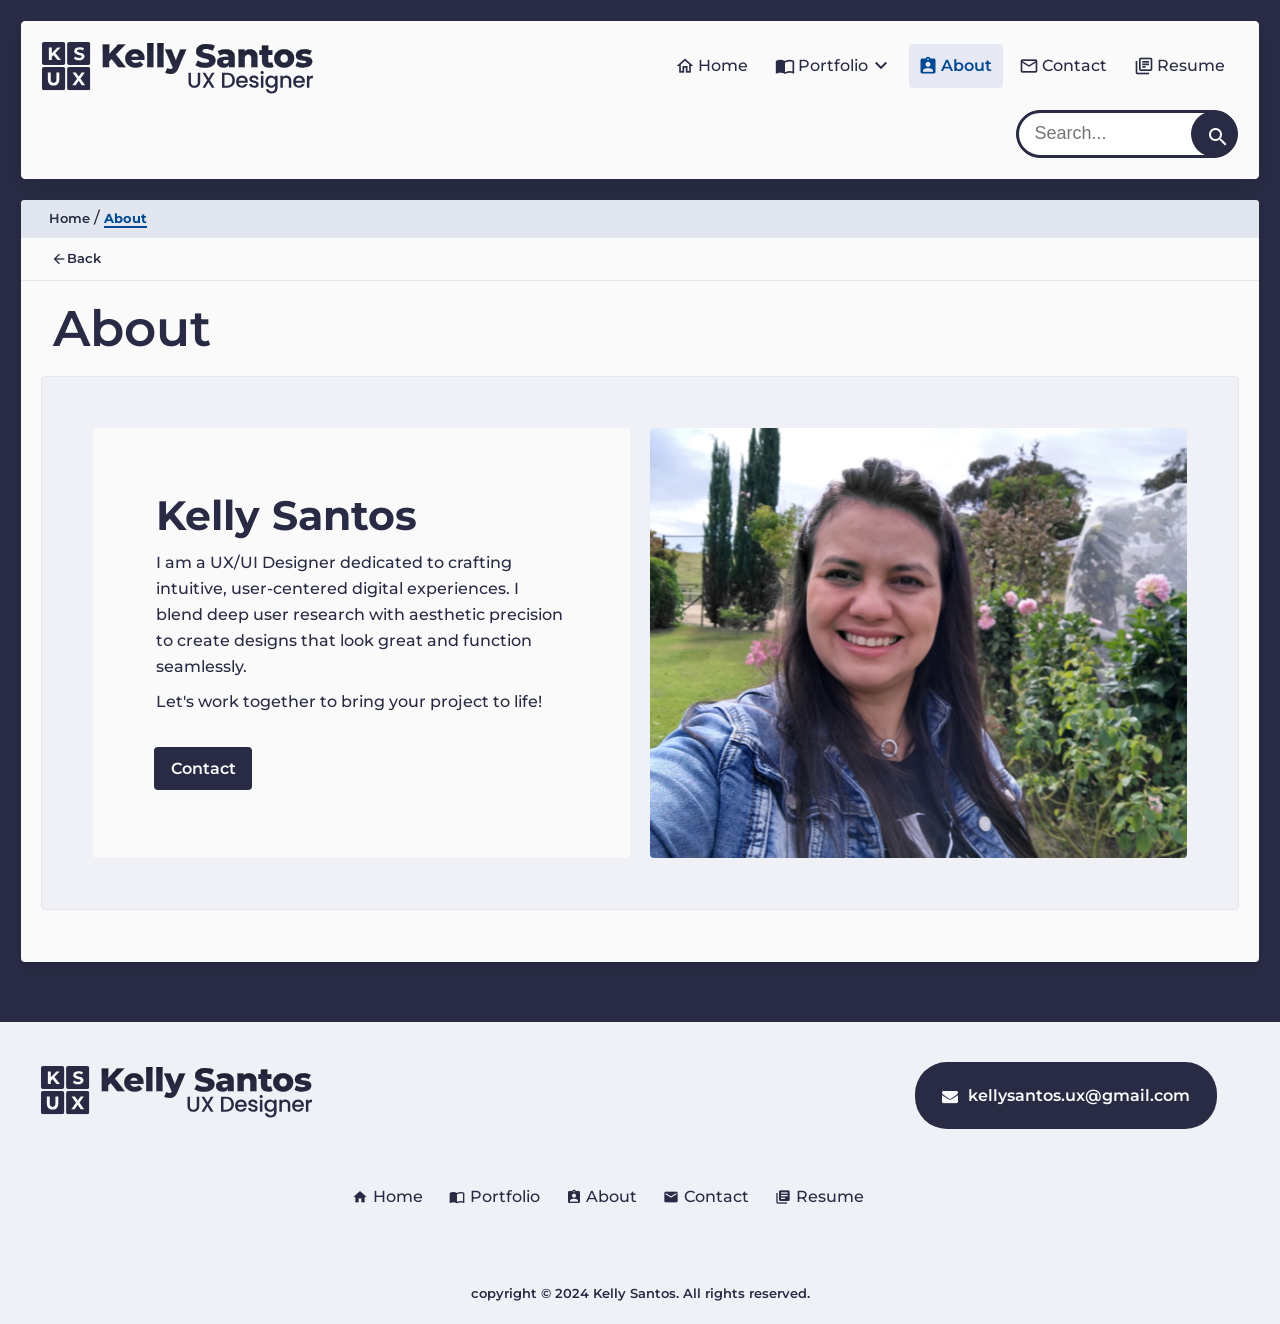
==== commit b34bdbc5: "logo light" ====
--- a/about.html
+++ b/about.html
@@ -50,7 +50,7 @@
 
       <!-- logo -->
       <a class="a logo_light" href="index.html">
-        <img src="Assets/logo/00-logo-dark.svg" alt="Kelly Santos Logo.">
+        <img src="Assets/logo/00-logo-light.svg" alt="Kelly Santos Logo.">
       </a>
       <!-- logo-->
 
@@ -150,9 +150,16 @@
           </form>
         </div>
 
+        <!-- Search-link -->
+
+        <a class="search-button-link" href="searchresults.html">
+          <i class="material-icons">search</i>
+        </a>
+        <!-- Search-link -->
+
         <!-- End Search -->
 
-  <!-- menu2 -->
+        <!-- menu2 -->
 
         <div class="menu2__container">
 
--- a/Style/rootPrimary.css
+++ b/Style/rootPrimary.css
@@ -120,6 +120,8 @@
   --bg-section-primary-light: var(--gray-50);            
   --bg-section-secondary-light: var(--blue-200); 
 
+    --bg-section-primary-x-light: var(--white);     
+
     /* Article background */
   --bg-article-primary-dark: var(--blue-900);            
   --bg-article-primary-light: var(--gray-50);            
@@ -129,6 +131,8 @@
   --bg-div-primary-dark: var(--blue-900);            
   --bg-div-primary-light: var(--gray-50);            
   --bg-div-secondary-light: var(--blue-200); 
+    --bg-div-tertiary-light: var(--blue-250); 
+    --bg-div-quaternary-light: var(--blue-300); 
   
   /* Banner background */
   --bg-banners-primary-dark: var(--blue-900);            
@@ -183,9 +187,8 @@
   --bg-component-tertiary-brown: var(--brown-200); 
   --bg-component-quinary-light: var(--gray-100); 
   --bg-component-blue-light: var(--blue-250); 
-     --bg-component-blue-active: var(--blue-650);    
+     --bg-component-blue-active: var(--link-blue-muted);    
      
-        --bg-component-secondary-blue-active: var(--blue-650);  
   /* Typography Hierarchy */
 
   /* Major editorial page headings and case study titles */
@@ -250,6 +253,7 @@
   --border-body-mobile: var(--blue-50);            /* Body background small devices */
   
   /* Borders navigation */
+  --border-header-dark:  var(--blue-900);     
   --border-header: var(--gray-50);              
   --border-header-mobile: var(--blue-50);            
   --border-bottom-navigation-light: var(--gray-50);              
@@ -354,7 +358,7 @@
   /* Typography */
   --primary-font: "Montserrat", sans-serif;
 
-  /* Scale: 1.067 minor second) */
+  /* Scale: 1.067 minor second */
   --minor-second-d0: 1.913rem;
   --minor-second-d1: 1.793rem; 
   --minor-second-d2: 1.680rem;
@@ -370,7 +374,7 @@
   --minor-second-xs: 0.878rem;
   --minor-second-xxs: 0.823rem; 
 
-    /* Scale: 1.125 major second) */
+    /* Scale: 1.125 major second */
   --major-second-d0:  3.247rem;
   --major-second-d1: 2.887rem; 
   --major-second-d2: 2.566rem;
--- a/Style/bodyPrimary.css
+++ b/Style/bodyPrimary.css
@@ -31,7 +31,8 @@
 .body_portfolio h1,
 .body_contactMe h1,
 .body_resume h1,
-.body_aboutMe h1 {
+.body_aboutMe h1,
+.body_searchresults h1 {
     margin-top: var(--padding-base);
 }
 
@@ -322,6 +323,8 @@
         min-height: 1dvh;
         background-color: var(--bg-body-x-light);
 }
+
+
    }
 
 
--- a/Style/header.css
+++ b/Style/header.css
@@ -14,6 +14,7 @@
   padding: var(--padding-sm) 0;
   z-index: 1000;  
     padding:var(--padding-base) ;
+
 }
 
 
@@ -100,6 +101,10 @@
     background-color: var(--border-bottom-navigation-light);
     padding: 0;
     border-radius: 0;
+
+
+    background-color: var(--surface-component-dark);
+    border-color:var(--border-header-dark) ;
   }
 
   header>a {
@@ -132,7 +137,7 @@
   
 }
 
-  /*
+ 
   header a.logo {
     display: none
    
@@ -149,7 +154,7 @@
   object-fit: cover;
 
 }
-*/
+
   div.container_breadcrumb {
     display: none;
   }
--- a/Style/menu.css
+++ b/Style/menu.css
@@ -1,6 +1,6 @@
 .rightContainer {
   display: flex;
-  max-width: 840px;
+  max-width: 852px;
   width: 100%;
   justify-content: space-between;
   align-items: center;
--- a/Style/search.css
+++ b/Style/search.css
@@ -48,8 +48,14 @@
 
 /* Directly target the input to change its border when container is active */
 .search-container:focus-within #search-input {
+  border-color: var(--border-blue-active);}
+  
+.search-container:focus-within #search-input {
   border-color: var(--border-blue-active);
-}
+  outline: 6px solid var(--border-component-quaternary-light);
+      box-shadow: 0 0 0 .2rem rgba(64, 77, 102, .25);
+}
+
 
 /* Defines the visual state when the input field is active/focused by the user */
 #search-input:focus {
@@ -82,6 +88,28 @@
   transition: background-color 0.3s ease, box-shadow 0.3s ease;
 }
 
+
+.search-button {
+  display: flex;
+  position: absolute;
+  top: 0;
+  right: -0.6px;
+  width: 46px;
+  height: 46px;
+  padding: 11.5px;
+  background-color: var(--action-primary-bg-dark);
+  color: var(--icon-light);
+  border: 3px solid transparent;
+  border-radius: var(--border-radius-lg);
+  cursor: pointer;
+  transition: background-color 0.3s ease, box-shadow 0.3s ease;
+}
+
+.search-container:focus-within .search-button {
+  background-color:var(--bg-component-blue-active);
+  color: #FFFFFF;
+}
+
 /* Change the background of the button when the container is active */
 .search-container:focus-within .search-button {
   background-color: var(--bg-component-blue-active);
@@ -103,17 +131,20 @@
 /* The clickable button to submit the search form */
 .search-button-link {
   display: none;
-  width: 46px;
-  height: 46px;
-  padding: 11.5px;
-  background-color: var(--action-primary-bg-dark);
+width: 48px;
+        height: 48px;
+  /* background-color: var(--action-primary-bg-dark); */
   color: var(--icon-light);
-  border: 1.6px solid var(--border-component-primary-dark);
-  border-radius: var(--border-radius-lg);
-  cursor: pointer;
-  box-shadow: 0 1px 4px 0px rgba(5, 8, 34, 0.2);
-
-}
+  border: 3px solid transparent;
+  border-radius: var(--border-radius-lg);
+  cursor: pointer;
+  /* box-shadow: 0 1px 4px 0px rgba(5, 8, 34, 0.2); */
+  align-items: center;
+  justify-content: right;
+
+}
+
+
 
 /* Change the background of the button when the container is active */
 .search-container:focus-within .search-button-link {
@@ -123,15 +154,21 @@
 }
 
 /* Provides visual feedback when hovering over the search button */
-.search-button-link:hover {
-  background-color: var(--action-primary-bg-slate);
+.search-button-link:hover{
+  background-color: hsla(237, 40%, 50%, 0.2);
+  color: var(--text-anchor-blue); 
 }
 
 /* Manages the size of the search icon inside the button */
 .search-button-link i {
-  font-size: 1.5rem;
-}
-
+  font-size: 2.074rem;
+   color: var(--text-anchor-light);
+}
+.search-button-link i:hover {
+
+   
+  color: var(--text-anchor-blue); 
+}
 
 /* --- Dropdown --- */
 /* The container for displaying recent or suggested search results */
--- a/Style/mainSection.css
+++ b/Style/mainSection.css
@@ -207,17 +207,23 @@
             gap: var(--spacing-sm);
         }
 
+
         h1 {
 
             padding: var(--padding-lg) 0;
         }
 
         .search_section {
-            padding: var(--padding-sm) var(--padding-base);
+            padding:0;
             border: none;
                 width: 100%;
-
-        }
+                gap:0;
+
+        }
+
+                /* .search_section h1 {
+    margin-top: var(--padding-base);
+} */
 
 
         .homepage>.contactMe_section {
--- a/Style/cta-dark.css
+++ b/Style/cta-dark.css
@@ -16,25 +16,31 @@
   padding: 1.89% 3.78%;
   color: var(--text-anchor-light);
   font-weight: var(--font-weight-medium);
-   border: 1.6px solid var(--border-action-primary-dark);
+    border: 1.6px solid transparent;
+    outline: transparent solid 6px;
   align-items: center;
   justify-content: center;
   cursor: pointer;
   text-wrap: nowrap;
   background-color: var(--action-primary-bg-dark);
   border-radius: var(--border-radius-xs);
-  outline-offset:transparent;  
-}
+  outline-offset:transparent;  }
 
 
 
 
-.container_link-button a.primary:hover {
-opacity: 0.8;
-  outline-offset:1.6px solid var(--outline-offset-action-primary-dark-hover);
-  background-color: var(--action-primary-bg-dark);
+.container_link-button a.primary:hover{
+      border-color: var(--border-blue-active);
+  outline: 6px solid var(--border-component-quaternary-light);
+      border-color: var(--border-blue-active);
+    box-shadow: 0 4px 12px 0px rgba(5, 8, 34, 0.4);
+  }
 
-  
+
+.container_link-button a.primary:focus{
+  border-color: var(--border-blue-active);
+  outline: 6px solid var(--border-component-quaternary-light);
+      box-shadow: 0 0 0 .2rem rgba(64, 77, 102, .25);
 }
 
 .container_link-button a.secondary {
@@ -45,7 +51,8 @@
   color: var(--text-anchor-dark);
   font-weight: var(--font-weight-medium);
   background-color: transparent;
-  border: 1.6px solid var(--border-action-primary-dark);
+    border: 1.6px solid var(--border-action-primary-dark);;
+    outline: transparent solid 6px;
   align-items: center;
   justify-content: center;
   cursor: pointer;
@@ -54,13 +61,18 @@
   border-radius: var(--border-radius-xs);
 }
 
-.container_link-button a.secondary:hover {
-
-  font-weight: var(--font-weight-medium   );
-  background-color: var(--action-item-hover);
+.container_link-button a.secondary:hover{
+      border-color: var(--border-blue-active);
+  outline: 6px solid var(--border-component-quaternary-light);
+      border-color: var(--border-blue-active);
+    box-shadow: 0 4px 12px 0px rgba(5, 8, 34, 0.4);
+  }
 
 
- 
+.container_link-button a.secondary:focus{
+  border-color: var(--border-blue-active);
+  outline: 6px solid var(--border-component-quaternary-light);
+      box-shadow: 0 0 0 .2rem rgba(64, 77, 102, .25);
 }
 
 .container_close {
--- a/Style/contactMemail.css
+++ b/Style/contactMemail.css
@@ -26,7 +26,8 @@
   color: var(--text-anchor-light);
   font-weight: var(--font-weight-medium);
   background-color: transparent;
-border: 1.6px solid var(--border-action-primary-dark);
+    border: 3px solid transparent;
+    outline: transparent solid 6px;
   align-items: center;
   justify-content: center;
   cursor: pointer;
@@ -39,13 +40,21 @@
 
 
 
-.contactMemail a.primary:hover {
-  outline: 1.6px solid var(--outline-action-primary-dark-hover);
-  background-color: var(--action-primary-bg-dark);
-border: 1.6px solid var(--border-action-primary-dark-hover);
-  color: var(--text-anchor-light);
-   opacity: 0.8;
+
+  .contactMemail a.primary:hover {
+      border-color: var(--border-blue-active);
+  outline: 6px solid var(--border-component-quaternary-light);
+      border-color: var(--border-blue-active);
+    box-shadow: 0 4px 12px 0px rgba(5, 8, 34, 0.4);
+  }
+
+
+ .contactMemail a.primary:focus{
+  border-color: var(--border-blue-active);
+  outline: 6px solid var(--border-component-quaternary-light);
+      box-shadow: 0 0 0 .2rem rgba(64, 77, 102, .25);
 }
+
 
 .contactMemail a.secondary {
   text-decoration: none;
@@ -55,7 +64,8 @@
   color: var(--text-anchor-dark);
   font-weight: var(--font-weight-medium);
   background-color: transparent;
-  border: 1.6px solid var(--border-action-primary-dark-hover);
+    border: 3px solid transparent;
+    outline: transparent solid 6px;
   align-items: center;
   justify-content: center;
   cursor: pointer;
@@ -65,12 +75,21 @@
     gap: var(--spacing-sm);
 }
 
-.contactMemail a.secondary:hover {
-  opacity: 0.8;
-  outline: 1.6px solid var(--outline-action-primary-dark-hover);
-  border: 1.6px solid var(--border-action-secondary-light-hover);
-  color: var(--text-anchor-light);
+
+  .contactMemail a.secondary:hover {
+      border-color: var(--border-blue-active);
+  outline: 6px solid var(--border-component-quaternary-light);
+      border-color: var(--border-blue-active);
+    box-shadow: 0 4px 12px 0px rgba(5, 8, 34, 0.4);
+  }
+
+
+ .contactMemail a.secondary:focus{
+  border-color: var(--border-blue-active);
+  outline: 6px solid var(--border-component-quaternary-light);
+      box-shadow: 0 0 0 .2rem rgba(64, 77, 102, .25);
 }
+
 
 .contactMemail a.tertiary{
   text-decoration: none;
@@ -79,7 +98,8 @@
   padding: 4.97% 6.95%;
   color: var(--text-anchor-light);
   background-color: transparent;
-  border: 1.6px solid var(--border-action-primary-light);
+    border: 3px solid transparent;
+    outline: transparent solid 6px;
   align-items: center;
   justify-content: center;
   cursor: pointer;
@@ -89,13 +109,20 @@
     gap: var(--spacing-xs);
 }
 
-.contactMemail a.tertiary:hover {
-  border: 1.6px solid var(--border-action-primary-dark-hover);
+  .contactMemail a.tertiary:hover {
+      border-color: var(--border-blue-active);
+  outline: 6px solid var(--border-component-quaternary-light);
+      border-color: var(--border-blue-active);
+    box-shadow: 0 4px 12px 0px rgba(5, 8, 34, 0.4);
+  }
 
-     background-color: var(--border-action-secondary-light);  
-     color:  var(--text-anchor-light);
 
+ .contactMemail a.tertiary:focus{
+  border-color: var(--border-blue-active);
+  outline: 6px solid var(--border-component-quaternary-light);
+      box-shadow: 0 0 0 .2rem rgba(64, 77, 102, .25);
 }
+
 
    @media only screen and (max-width: 380px) {
 
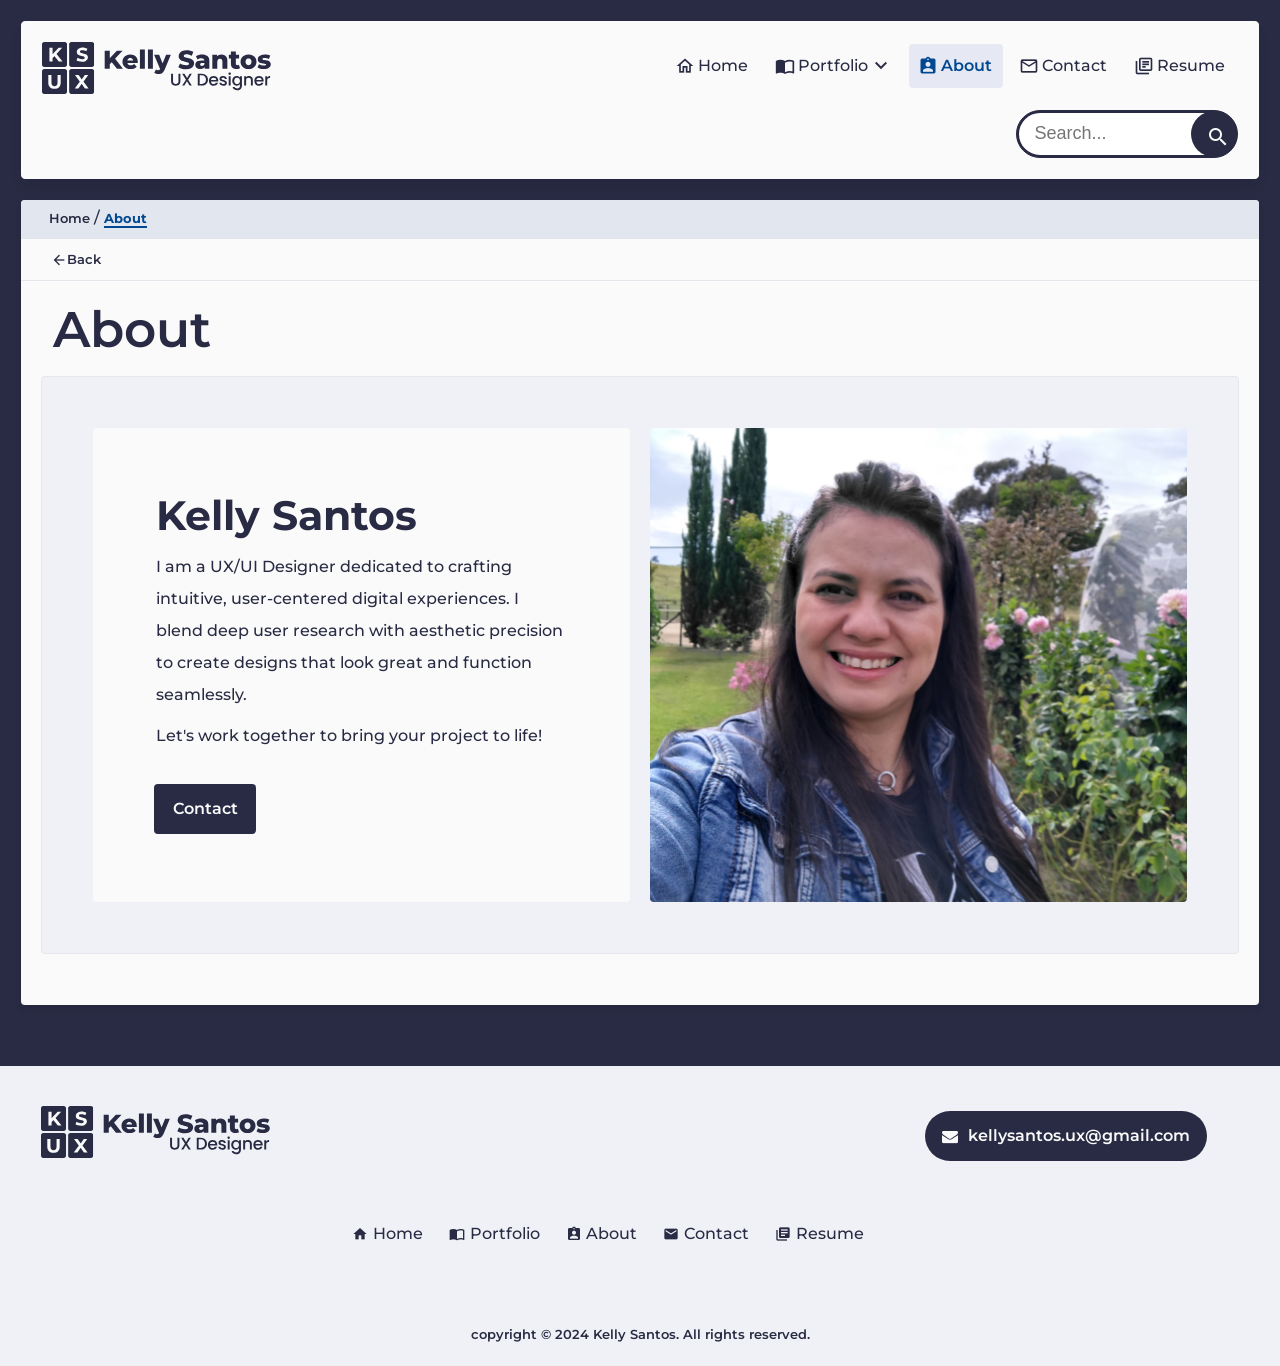
==== commit 6ddaf1a0: "text" ====
--- a/about.html
+++ b/about.html
@@ -302,7 +302,7 @@
 
       <h1>About</h1>
       <!--section-->
-      <section class="aboutMe_section">
+      <section class="aboutMe_section"  id="about-section" aria-label="About">
         <!-- containerAboutMe -->
         <div class="containerAboutMe">
           <!-- aboutMe -->
--- a/Style/rootPrimary.css
+++ b/Style/rootPrimary.css
@@ -133,6 +133,7 @@
   --bg-div-secondary-light: var(--blue-200); 
     --bg-div-tertiary-light: var(--blue-250); 
     --bg-div-quaternary-light: var(--blue-300); 
+    --bg-div-fiftnary-light: var(--link-teal-muted); 
   
   /* Banner background */
   --bg-banners-primary-dark: var(--blue-900);            
@@ -419,12 +420,13 @@
   --major-third-h5: 1.500em;
   --major-third-h6: 1.250rem;
   --major-third-base: 1.000rem;
+  --px-16: 16px;
   --major-third-sm: 0.800rem;
   --major-third-xs: 0.640rem;
   --major-third-xxs: 0.512rem; 
 
   /* Desktop-Scale: 1.25 major third) */
-    --font-size-d0: var(--major-third-d0);
+  --font-size-d0: var(--major-third-d0);
   --font-size-d1: var(--major-third-d1);
   --font-size-d2: var(--major-third-d2);
   --font-size-d3: var(--major-third-d3);
@@ -560,9 +562,11 @@
   --font-size-d1: var(--minor-third-d1);
   --font-size-d2: var(--minor-third-d3);
   --font-size-d3: var(--minor-third-d3);
+
   --font-size-h1: var(--major-third-h1);
   --font-size-h2: var( --major-third-h2);
   --font-size-h3: var(  --major-third-h3);
+  
   --font-size-h4: var(--minor-third-h3);
   --font-size-h5: var(--minor-third-h4);
   --font-size-h6: var(--minor-third-h5);
--- a/Style/bodyPrimary.css
+++ b/Style/bodyPrimary.css
@@ -157,6 +157,7 @@
     font-weight: var(--font-weight-base);
     margin: 0;
    line-height: 1.618;
+    line-height: 2;
 }
 
 .--sm,
@@ -166,6 +167,7 @@
     font-family: var(--primary-font);
     font-weight: var(--font-weight-base);
     line-height: 1.618;
+        line-height: 2;
     margin: 0;
 }
 
--- a/Style/header.css
+++ b/Style/header.css
@@ -105,6 +105,7 @@
 
     background-color: var(--surface-component-dark);
     border-color:var(--border-header-dark) ;
+                   box-shadow: 0 8px 6px -6px rgba(87, 100, 112, 0.3);
   }
 
   header>a {
@@ -120,20 +121,25 @@
     /*padding:3.49%;*/
     /* padding: var(--padding-medium); */
     /* padding:1.684rem var(--padding-xl);  */
-    padding: 1.2rem var(--padding-xl); 
-    gap: var(--spacing-base);
+    /* padding: 1.2rem var(--padding-lg);  */
+    padding: 19px;
+    /* gap: var(--spacing-base); */
         border-radius: 0;
+        justify-content: space-between;
+  
+
+        
   }
 
   a.logo {
  
- height: 42px;  
+ height: 3rem;
   
   }
 
     .logo img {
 
-  height: 42px;  
+  height: 3rem;
   
 }
 
@@ -150,7 +156,7 @@
 }
 
 .logo_light img {
-  max-height: 32px;
+  height: 3rem;
   object-fit: cover;
 
 }
--- a/Style/search.css
+++ b/Style/search.css
@@ -135,7 +135,7 @@
         height: 48px;
   /* background-color: var(--action-primary-bg-dark); */
   color: var(--icon-light);
-  border: 3px solid transparent;
+  /* border: 3px solid transparent; */
   border-radius: var(--border-radius-lg);
   cursor: pointer;
   /* box-shadow: 0 1px 4px 0px rgba(5, 8, 34, 0.2); */
@@ -161,7 +161,7 @@
 
 /* Manages the size of the search icon inside the button */
 .search-button-link i {
-  font-size: 2.074rem;
+  font-size: 1.853rem;
    color: var(--text-anchor-light);
 }
 .search-button-link i:hover {
--- a/Style/cta-dark.css
+++ b/Style/cta-dark.css
@@ -13,7 +13,9 @@
   text-decoration: none;
   display: flex;
   width: fit-content;
-  padding: 1.89% 3.78%;
+  /* padding: 1.89% 3.78%; */
+
+      padding: var(--padding-lg) var(--padding-xl);
   color: var(--text-anchor-light);
   font-weight: var(--font-weight-medium);
     border: 1.6px solid transparent;
@@ -47,7 +49,8 @@
   text-decoration: none;
   display: flex;
   width: fit-content;
-  padding: 1.89% 3.78%;
+  /* padding: 1.89% 3.78%; */
+      padding: var(--padding-lg) var(--padding-xl);
   color: var(--text-anchor-dark);
   font-weight: var(--font-weight-medium);
   background-color: transparent;
@@ -88,7 +91,9 @@
   margin: 8px 8px;
   border: 1px solid var(--border-action-primary-light);
   background-color: var(--action-item-primary-light);
-  padding: 1.89% 3.78%;
+  /* padding: 1.89% 3.78%; */
+
+      padding: var(--padding-lg) var(--padding-xl);
   color: var(--text-main-dark);
   font-weight: var(--font-weight-base);
 }
--- a/Style/about.css
+++ b/Style/about.css
@@ -140,7 +140,7 @@
 
 }
  .container_description  {
-    padding: var(--padding-base) var(--padding-lg) var(--padding-xl) var(--padding-lg);
+    padding: var(--padding-base) var(--padding-xl) var(--padding-xl) var(--padding-xl);
    
     
   }
--- a/Style/contactMemail.css
+++ b/Style/contactMemail.css
@@ -22,7 +22,8 @@
   text-decoration: none;
   display: flex;
   width: fit-content;
- padding: 4.97% 6.95%;
+ /* padding: 4.97% 6.95%; */
+       padding: var(--padding-lg) var(--padding-xl);
   color: var(--text-anchor-light);
   font-weight: var(--font-weight-medium);
   background-color: transparent;
@@ -60,7 +61,8 @@
   text-decoration: none;
   display: flex;
   width: 100%;
-  padding: 4.97% 6.95%;
+  /* padding: 4.97% 6.95%; */
+        padding: var(--padding-lg) var(--padding-xl);
   color: var(--text-anchor-dark);
   font-weight: var(--font-weight-medium);
   background-color: transparent;
@@ -94,8 +96,9 @@
 .contactMemail a.tertiary{
   text-decoration: none;
   display: flex;
-  width: 100%;
-  padding: 4.97% 6.95%;
+  width:fit-content;
+  /* padding: 4.97% 6.95%; */
+        padding: var(--padding-lg) var(--padding-xl);
   color: var(--text-anchor-light);
   background-color: transparent;
     border: 3px solid transparent;
@@ -133,8 +136,11 @@
   
 }
     .contactMemail a.primary , .contactMemail a.secondary, .contactMemail a.tertiary{ 
-        width: 100%;
+        width: 83.5%;
    font-size: var(--font-size-sm);
+
+
+
     }
   }
 
--- a/Style/bottomNav.css
+++ b/Style/bottomNav.css
@@ -89,7 +89,7 @@
     height: auto;
     gap: var(--spacing-xs);
     padding: var(--padding-xxl);
-    color: var(--text-anchor-gray);
+    color: var(--text-anchor-dark);
     text-align: center;
     text-decoration: none;
     text-wrap: nowrap;
@@ -99,18 +99,18 @@
     border-radius: var(--border-radius-base);
     width: 69px;
     height: 69px;
-        color: var(--text-anchor-dark-secondary);
+
   }
 
   .bottomNav nav ul li a i {
     display: block;
     width: fit-content;
     height: fit-content;
-    color: var(--icon-gray);
+    color: var(--icon-dark);
     text-align: center;
     font-size: 1.500rem;
     font-weight: var(--font-weight-base);
-               color: var(--text-anchor-dark-secondary);
+
   }
 
   .bottomNav nav div {
--- a/Style/bottomNav.css
+++ b/Style/bottomNav.css
@@ -89,7 +89,7 @@
     height: auto;
     gap: var(--spacing-xs);
     padding: var(--padding-xxl);
-    color: var(--text-anchor-gray);
+    color: var(--text-anchor-dark);
     text-align: center;
     text-decoration: none;
     text-wrap: nowrap;
@@ -99,18 +99,18 @@
     border-radius: var(--border-radius-base);
     width: 69px;
     height: 69px;
-        color: var(--text-anchor-dark-secondary);
+
   }
 
   .bottomNav nav ul li a i {
     display: block;
     width: fit-content;
     height: fit-content;
-    color: var(--icon-gray);
+    color: var(--icon-dark);
     text-align: center;
     font-size: 1.500rem;
     font-weight: var(--font-weight-base);
-               color: var(--text-anchor-dark-secondary);
+
   }
 
   .bottomNav nav div {
